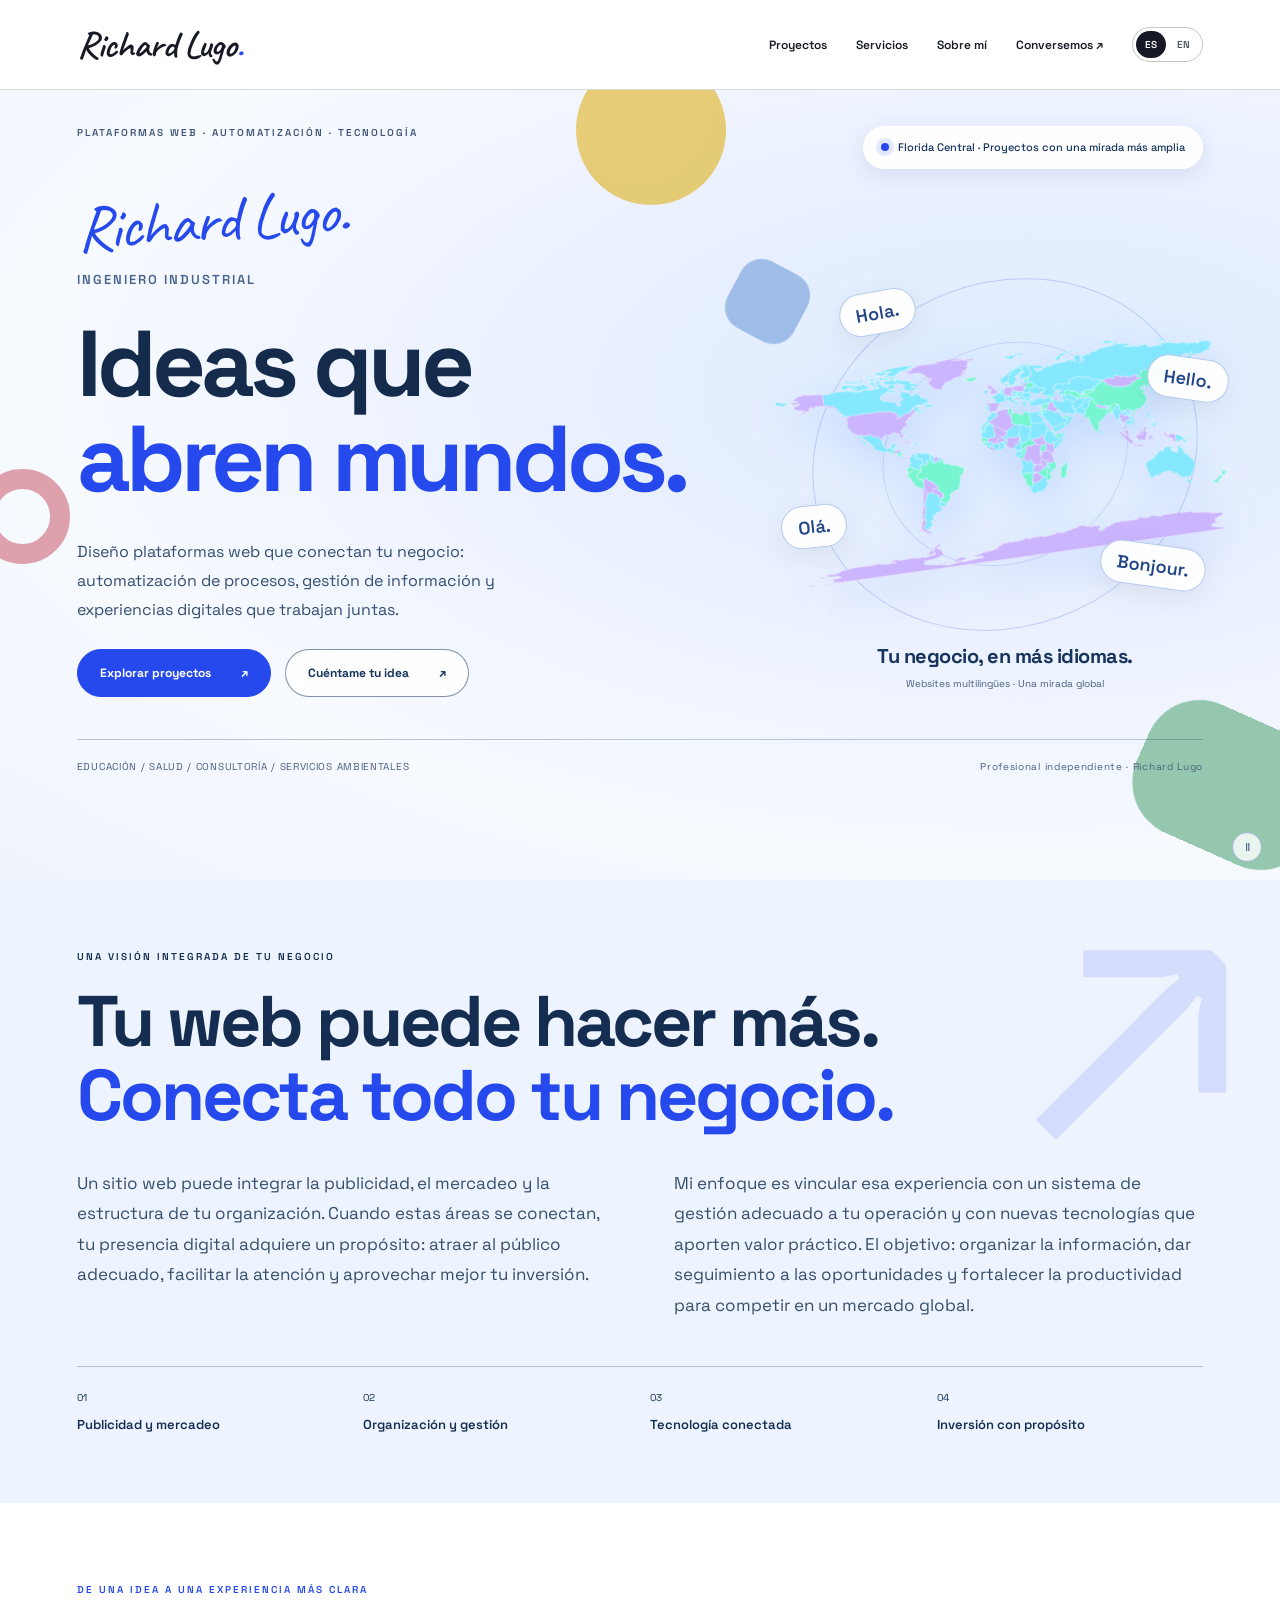
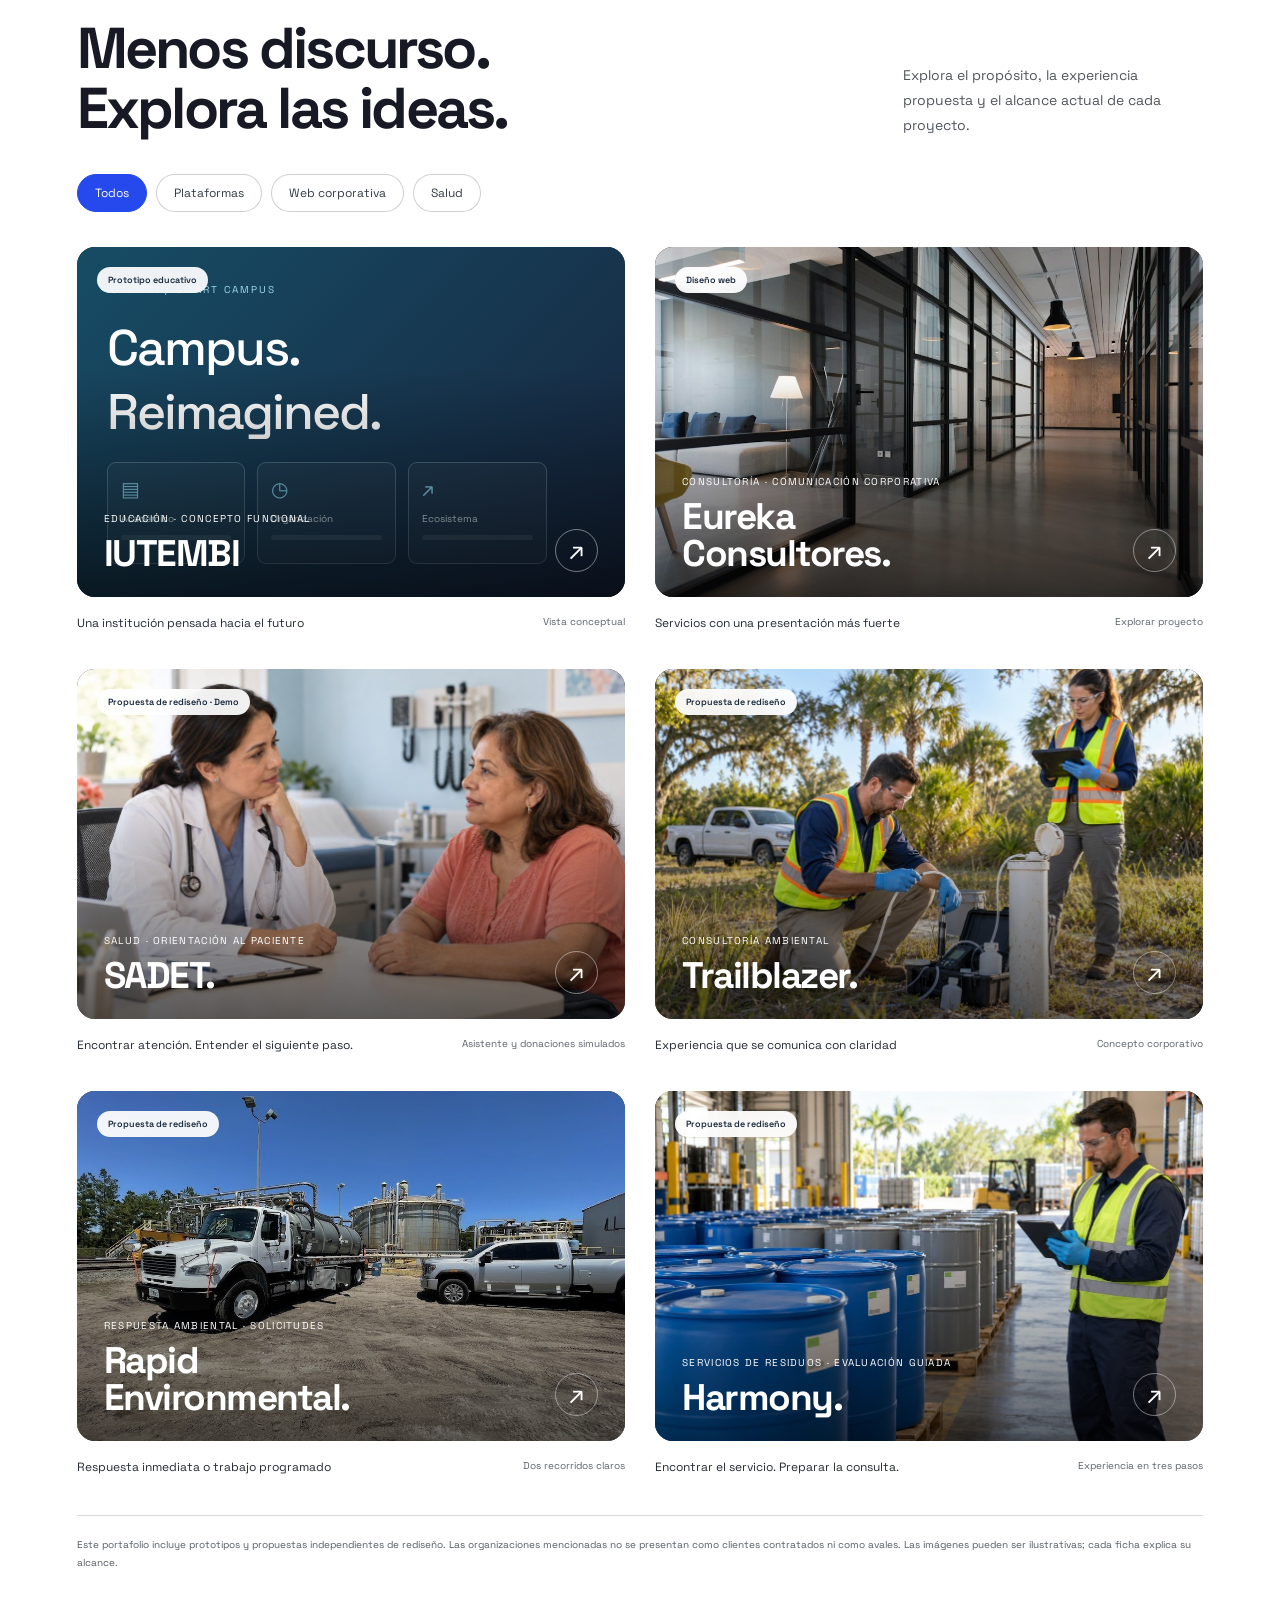
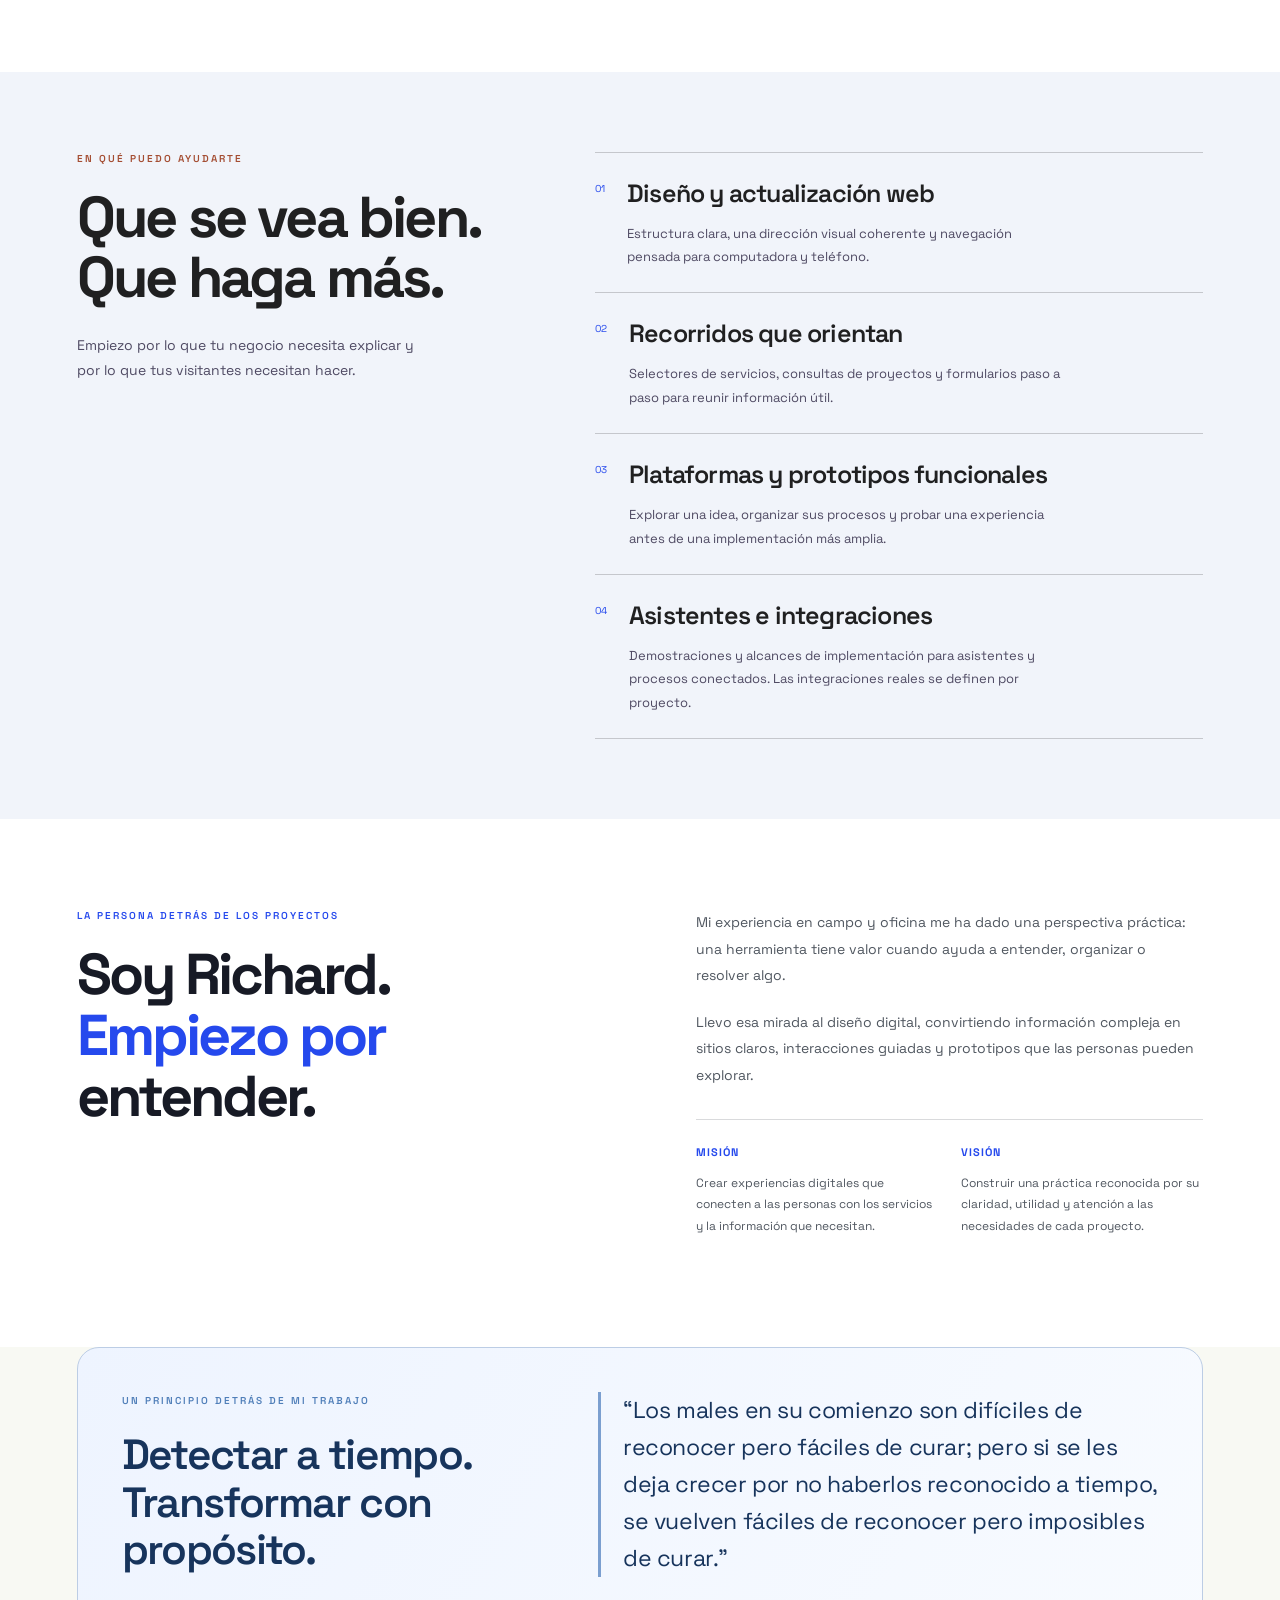
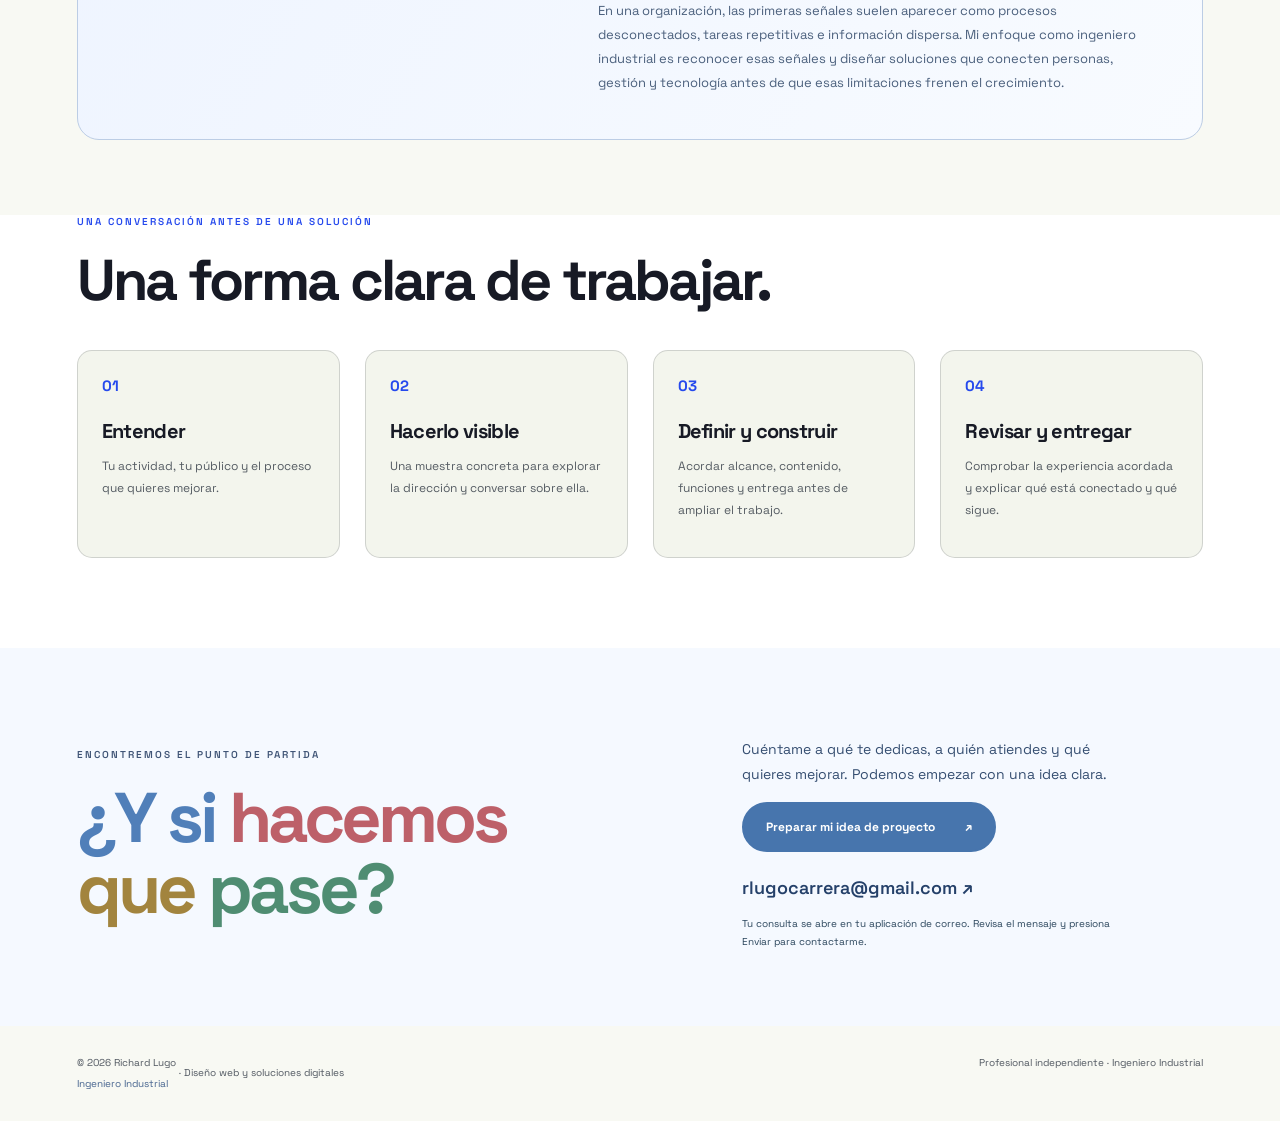
==== richard-lugo/index.html @ 8a1e15f5 "Publish Richard Lugo portfolio with bilingual email contact" ====
<!DOCTYPE html><html lang="es"><head><meta charset="utf-8"><meta name="viewport" content="width=device-width,initial-scale=1"><meta name="robots" content="noindex,nofollow"><meta name="theme-color" content="#d9ff43"><title>Richard Lugo — Diseño web y soluciones digitales</title><meta name="description" content="Portafolio de Richard Lugo. Diseño web, prototipos y soluciones digitales para conectar personas, servicios y procesos."><link rel="preconnect" href="https://fonts.googleapis.com"><link rel="preconnect" href="https://fonts.gstatic.com" crossorigin><link href="https://fonts.googleapis.com/css2?family=Caveat:wght@500;600&family=Space+Grotesk:wght@400;500;600;700&display=swap" rel="stylesheet"><style>
:root{--dark:#131315;--paper:#f4f1e9;--orange:#ff764f;--muted:#a5a5aa;--line:#ffffff24}*{box-sizing:border-box}html{scroll-behavior:smooth;scroll-padding-top:95px}body{margin:0;background:var(--dark);color:var(--paper);font-family:Arial,Helvetica,sans-serif}a{color:inherit;text-decoration:none}button,input,select,textarea{font:inherit}button{cursor:pointer}button,a{touch-action:manipulation}.private{padding:8px 6%;background:#242023;color:#c9b5aa;font-size:9px;text-align:center;letter-spacing:1px}header{height:90px;padding:17px 6%;display:flex;align-items:center;justify-content:space-between;border-bottom:1px solid var(--line);background:#131315f2;position:sticky;top:0;backdrop-filter:blur(12px);z-index:20}.wordmark{font-size:20px;font-weight:600;letter-spacing:-.8px}.wordmark span{color:var(--orange)}nav{display:flex;align-items:center;gap:29px;font-size:12px}.language{display:flex;border:1px solid #ffffff30;padding:3px;border-radius:25px;gap:2px}.language button{background:none;border:0;color:#a5a5aa;border-radius:20px;font-size:10px;padding:7px 9px}.language button.active{background:var(--paper);color:var(--dark)}.menu{display:none;background:none;border:0;color:white;font-size:24px}.btn{border:1px solid var(--paper);background:var(--paper);color:var(--dark);padding:15px 22px;display:inline-flex;align-items:center;justify-content:space-between;gap:30px;font-size:12px;font-weight:600;border-radius:50px;transition:.2s}.btn:hover{background:var(--orange);border-color:var(--orange);transform:translateY(-2px)}.btn.outline{background:transparent;color:var(--paper);border-color:#ffffff55}.btn.outline:hover{border-color:var(--orange);color:var(--orange)}.hero{padding:65px 6% 70px;position:relative}.hero-top{display:flex;justify-content:space-between;gap:30px;margin-bottom:45px}.eyebrow{text-transform:uppercase;font-size:10px;font-weight:600;letter-spacing:2px;display:block;margin-bottom:22px}.hero-top .eyebrow{margin:0;color:#ccc6bf}.availability{font-size:10px;color:#bbb;display:flex;align-items:center;gap:9px}.dot{width:6px;height:6px;border-radius:50%;background:var(--orange);box-shadow:0 0 0 5px #ff764f12}.hero h1{font-size:clamp(64px,8.6vw,134px);font-weight:500;letter-spacing:-7px;line-height:.97;margin:0;max-width:1180px}.hero h1 em{font-family:Georgia,serif;color:var(--orange);font-weight:400}.hero-bottom{display:grid;grid-template-columns:1fr 1fr;gap:12%;align-items:end;margin-top:45px}.hero-bottom>p{font-size:16px;line-height:1.8;color:#b8b6ba;max-width:460px;margin:0}.hero-cta{display:flex;gap:12px;flex-wrap:wrap;justify-content:flex-end}.hero-foot{margin-top:60px;padding-top:20px;border-top:1px solid var(--line);display:flex;justify-content:space-between;gap:25px;font-size:10px;color:#99999e;letter-spacing:.7px}.work{padding:60px 6% 90px}.heading{display:flex;justify-content:space-between;align-items:end;gap:30px;margin-bottom:30px}.heading h2{font-size:clamp(37px,4.5vw,64px);font-weight:500;letter-spacing:-2.8px;line-height:1.05;margin:0}.heading p{font-size:13px;line-height:1.8;color:var(--muted);max-width:300px;margin:0}.filters{display:flex;flex-wrap:wrap;gap:9px;margin:35px 0}.filters button{border:1px solid #ffffff30;background:transparent;color:#c6c4c9;font-size:11px;padding:10px 17px;border-radius:25px}.filters button.active{background:var(--orange);border-color:var(--orange);color:#161616}.projects{display:grid;grid-template-columns:1fr 1fr;gap:45px 28px}.project{min-width:0}.project[hidden]{display:none}.project-image{height:350px;border-radius:10px;overflow:hidden;position:relative;background:#242427;display:block;width:100%;border:0;text-align:left;color:white;padding:0}.project-image img{width:100%;height:100%;object-fit:cover;transition:transform .5s;filter:brightness(.85)}.project-image:hover img{transform:scale(1.04)}.project-image:after{content:'';position:absolute;inset:0;background:linear-gradient(0deg,#0009,transparent 65%)}.project-tag{position:absolute;top:20px;left:20px;z-index:1;padding:7px 11px;background:#131315bc;backdrop-filter:blur(8px);border:1px solid #ffffff35;border-radius:20px;font-size:9px}.project-caption{position:absolute;bottom:25px;left:27px;right:27px;z-index:1;display:flex;align-items:end;justify-content:space-between}.project-caption strong{font-size:37px;line-height:1;letter-spacing:-1.5px;font-weight:500}.project-caption small{display:block;font-size:10px;margin-bottom:10px;letter-spacing:1.3px;text-transform:uppercase}.project-arrow{font-size:25px;border:1px solid #ffffff70;border-radius:50%;width:43px;height:43px;display:grid;place-items:center;flex:none}.project-meta{display:flex;justify-content:space-between;gap:20px;padding-top:18px;font-size:12px;color:#c5c2c8}.project-meta small{color:#96939b;font-size:10px}.campus-art{position:absolute;inset:0;background:linear-gradient(135deg,#174c65,#17253e);padding:30px}.campus-label{font-size:10px;letter-spacing:2px;color:#9cd8e8}.campus-title{font-size:50px;font-weight:500;letter-spacing:-2px;margin:18px 0}.campus-modules{display:grid;grid-template-columns:repeat(3,1fr);gap:12px;max-width:440px}.campus-module{border:1px solid #bfe7ee45;background:#ffffff0a;padding:13px;border-radius:9px;font-size:10px;color:#cee6ea}.campus-module span{display:block;font-size:20px;margin-bottom:10px;color:#83d3ed}.campus-line{height:5px;background:#bfe7ee20;margin:10px 0;border-radius:5px}.work-note{font-size:10px;color:#8f8b94;line-height:1.8;border-top:1px solid var(--line);margin-top:40px;padding-top:20px}.services{background:var(--paper);color:#202021;padding:80px 6%;display:grid;grid-template-columns:.8fr 1.2fr;gap:10%}.services h2{font-size:clamp(38px,4.5vw,63px);line-height:1.05;letter-spacing:-2.8px;font-weight:500;margin:0}.services>div>p{font-size:14px;line-height:1.8;color:#6e6b6a;max-width:340px;margin-top:25px}.service-row{padding:24px 0;border-top:1px solid #20202135;display:flex;gap:22px}.service-row:last-child{border-bottom:1px solid #20202135}.service-num{font-size:10px;color:#a44d32;padding-top:5px}.service-row h3{font-size:25px;letter-spacing:-.8px;font-weight:500;margin:0 0 13px}.service-row p{font-size:13px;line-height:1.8;color:#6e6b6a;margin:0;max-width:440px}.about{padding:90px 6%;display:grid;grid-template-columns:1fr 1fr;gap:10%}.about h2{font-size:clamp(38px,4.5vw,64px);font-weight:500;line-height:1.06;letter-spacing:-3px;margin:0}.about h2 em{font-family:Georgia,serif;font-weight:400;color:var(--orange)}.about p{font-size:14px;line-height:1.9;color:#aaa7af;margin:0 0 20px}.purpose{display:grid;grid-template-columns:1fr 1fr;gap:22px;margin-top:30px;border-top:1px solid var(--line);padding-top:25px}.purpose h3{font-size:11px;color:var(--orange);font-weight:500;text-transform:uppercase;letter-spacing:1px;margin:0 0 14px}.purpose p{font-size:12px;line-height:1.8}.method{padding:0 6% 90px}.method-grid{display:grid;grid-template-columns:repeat(4,1fr);gap:25px;margin-top:40px}.method-item{border-top:1px solid var(--line);padding-top:22px}.method-item span{font-size:10px;color:var(--orange)}.method-item h3{font-size:20px;font-weight:500;letter-spacing:-.7px;margin:22px 0 12px}.method-item p{font-size:12px;line-height:1.8;color:#a4a0a8}.contact{background:var(--orange);color:#171717;padding:75px 6%;display:grid;grid-template-columns:1.2fr 1fr;gap:10%;align-items:center}.contact h2{font-size:clamp(48px,5.5vw,80px);line-height:1.02;letter-spacing:-4px;font-weight:500;margin:0}.contact p{font-size:14px;line-height:1.8;max-width:390px}.contact .btn{background:#171717;color:white;border-color:#171717}.contact .btn:hover{background:#333}.contact small{font-size:10px;display:block;line-height:1.8;margin-top:16px;max-width:390px;color:#643622}footer{padding:28px 6%;display:flex;justify-content:space-between;gap:20px;font-size:10px;color:#96909c;line-height:1.8}.project-modal,.brief-modal{padding:32px;background:#202024;color:var(--paper);border:1px solid #ffffff20;border-radius:15px;width:calc(100% - 24px);max-width:780px;max-height:calc(100dvh - 35px);overflow-y:auto}.project-modal::backdrop,.brief-modal::backdrop{background:#08080be0;backdrop-filter:blur(7px)}.close{float:right;background:none;border:0;color:white;font-size:28px}.modal-tag{font-size:9px;color:var(--orange);text-transform:uppercase;letter-spacing:1.5px}.project-modal h2,.brief-modal h2{font-size:40px;font-weight:500;letter-spacing:-1.5px;line-height:1.1;margin:20px 0}.project-modal p,.brief-modal p{font-size:13px;line-height:1.85;color:#b9b3bf}.case-grid{display:grid;grid-template-columns:1fr 1fr;gap:25px;margin:25px 0}.case-grid h3{font-size:11px;color:var(--orange);text-transform:uppercase;font-weight:500;letter-spacing:1px}.case-grid p{margin:0}.case-limit{font-size:11px!important;background:#ffffff05;border:1px solid #ffffff15;padding:15px;border-radius:7px}.project-modal .btn{margin-top:12px}.brief-fields{display:grid;grid-template-columns:1fr 1fr;gap:16px;margin-top:25px}.brief-fields label{font-size:11px;color:#cec6d2}.brief-fields input,.brief-fields textarea,.brief-fields select{display:block;width:100%;margin-top:8px;border:1px solid #ffffff35;border-radius:5px;background:#ffffff06;color:white;padding:12px;font-size:13px}.brief-fields select option{background:#202024}.brief-fields textarea{min-height:100px;resize:vertical}.brief-fields .full{grid-column:1/-1}.brief-modal .btn{margin-top:23px}.brief-status{font-size:11px!important;color:#ffab8e!important;white-space:pre-wrap}.brief-preview{background:#ffffff05;border:1px solid #ffffff20;padding:15px;margin-top:20px;white-space:pre-wrap;font-size:12px;line-height:1.8;overflow-wrap:anywhere}.brief-preview:empty{display:none}.brief-note{font-size:10px!important}:focus-visible{outline:3px solid var(--orange);outline-offset:4px}@media(min-width:1700px){body{max-width:1920px;margin:auto}}@media(max-width:900px){nav{gap:18px}.hero h1{font-size:86px;letter-spacing:-5px}.hero-bottom{gap:5%}.project-image{height:300px}.project-caption strong{font-size:30px}.services{gap:7%}.method-grid{grid-template-columns:1fr 1fr;gap:30px}.about{gap:7%}.purpose{grid-template-columns:1fr;gap:10px}.contact h2{font-size:61px}}@media(max-width:650px){header{height:80px}.wordmark{font-size:18px}.menu{display:block}nav{display:none;position:absolute;top:80px;left:0;right:0;padding:26px 6%;background:#202024;flex-direction:column;align-items:stretch;border-bottom:1px solid var(--line);gap:25px}nav.open{display:flex}.language{align-self:start}.hero{padding:40px 6% 45px}.hero-top{flex-direction:column;gap:16px;margin-bottom:35px}.hero h1{font-size:62px;letter-spacing:-3.5px}.hero-bottom{grid-template-columns:1fr;gap:25px;margin-top:30px}.hero-bottom>p{font-size:14px}.hero-cta{justify-content:start}.hero-foot{flex-direction:column;gap:12px;margin-top:40px}.work{padding:35px 6% 60px}.heading{flex-direction:column;align-items:start;gap:18px}.heading h2{font-size:43px}.projects{grid-template-columns:1fr;gap:30px}.project-image{height:310px}.project-caption strong{font-size:34px}.project-meta{font-size:11px}.project-meta small{font-size:9px;text-align:right}.campus-art{padding:25px}.campus-title{font-size:41px}.campus-modules{gap:7px}.campus-module{padding:10px;font-size:9px}.services,.about,.contact{grid-template-columns:1fr;gap:35px;padding:60px 6%}.services h2,.about h2{font-size:45px}.purpose{grid-template-columns:1fr 1fr;gap:18px}.method{padding:0 6% 60px}.method-grid{gap:25px 20px}.method-item h3{font-size:18px}.contact h2{font-size:57px;letter-spacing:-3px}.contact p{font-size:13px}footer{flex-direction:column;gap:10px}.case-grid,.brief-fields{grid-template-columns:1fr}.brief-fields .full{grid-column:auto}.project-modal,.brief-modal{padding:25px}.project-modal h2,.brief-modal h2{font-size:34px}.filters{gap:7px}.filters button{padding:10px 13px;font-size:10px}.private{font-size:8px}.availability{font-size:9px}}@media(prefers-reduced-motion:reduce){html{scroll-behavior:auto}*{transition:none!important}}

.wordmark{font-family:'Caveat','Segoe Script',cursive;font-size:38px;font-weight:600;letter-spacing:-1px}.hero-signature{font-family:'Caveat','Segoe Script',cursive;color:var(--orange);font-size:clamp(60px,8vw,110px);line-height:1;margin:0 0 24px;letter-spacing:-2px}.hero h1{font-size:clamp(58px,7.5vw,114px);letter-spacing:-5px}.hero{background:radial-gradient(ellipse at 90% 10%,#ff764f18,transparent 60%)}.integration{background:var(--orange);color:#171717;padding:85px 6%;position:relative;overflow:hidden}.integration:after{content:'↗';position:absolute;right:2%;top:-65px;font-size:380px;line-height:1;opacity:.07;pointer-events:none}.integration .eyebrow{position:relative;z-index:1}.integration h2{font-size:clamp(42px,5.6vw,80px);line-height:1.03;letter-spacing:-3px;font-weight:500;max-width:1000px;margin:0 0 35px;position:relative;z-index:1}.integration h2 em{font-family:Georgia,serif;font-weight:400}.integration-copy{display:grid;grid-template-columns:1fr 1fr;gap:6%;position:relative;z-index:1}.integration-copy p{font-size:17px;line-height:1.8;margin:0}.integration-pillars{display:grid;grid-template-columns:repeat(4,1fr);border-top:1px solid #17171740;margin-top:45px;padding-top:24px;gap:20px}.integration-pillars span{font-size:13px;font-weight:600}.integration-pillars b{display:block;font-size:10px;font-weight:400;margin-bottom:12px}.services{background:#eee9df}.contact .btn{background:#171717;color:var(--paper);border-color:#171717}.contact .btn:hover{background:#333;color:white}.contact{border-top:1px solid #17171730}@media(max-width:700px){.wordmark{font-size:32px}.hero-signature{font-size:65px;margin-bottom:22px}.hero h1{font-size:54px;letter-spacing:-3px}.integration{padding:60px 6%}.integration h2{font-size:43px;letter-spacing:-2px}.integration-copy{grid-template-columns:1fr;gap:20px}.integration-copy p{font-size:15px}.integration-pillars{grid-template-columns:1fr 1fr;gap:25px}.integration:after{font-size:240px;top:-20px}}

/* Bright, energetic studio direction */
:root{--orange:#2549ed;--muted:#52565d;--line:#171a2529;--paper:#f8f9f3;--ink:#171a25;--lime:#d9ff43;--coral:#ff805e}body{background:var(--paper);color:var(--ink);font-family:'Space Grotesk',Arial,sans-serif}.private{background:var(--ink);color:#e3e8d9}header{background:#f8f9f3f2;border-color:var(--line)}.wordmark{color:var(--ink)}.wordmark span{color:#2549ed}nav{font-weight:600}.language{border-color:#171a2540}.language button{color:#52565d}.language button.active{background:var(--ink);color:white}.menu{color:var(--ink)}.hero{background:var(--lime);padding-top:38px;overflow:hidden}.hero-top{margin-bottom:28px}.hero-top .eyebrow,.availability{color:#303827}.dot{background:#2549ed;box-shadow:0 0 0 5px #2549ed12}.hero-signature{font-size:clamp(48px,5vw,74px);color:#2549ed;transform:rotate(-4deg);transform-origin:left center;margin:0 0 30px}.hero h1{font-size:clamp(62px,7.7vw,117px);font-weight:700;letter-spacing:-6px;max-width:1100px;line-height:.98;position:relative;z-index:1}.hero h1 em{font-family:inherit;font-style:normal;font-weight:700;color:#2549ed}.hero-question{display:inline-block;font-size:clamp(24px,3.2vw,46px);letter-spacing:-1.8px;margin-top:22px;line-height:1.15}.hero-bottom>p{color:#333a29;font-size:16px}.hero-foot{color:#41472f;border-color:#171a2535}.hero-sticker{position:absolute;right:6%;top:150px;background:var(--coral);border:2px solid var(--ink);color:var(--ink);font-size:22px;line-height:1.05;font-weight:700;padding:25px;border-radius:50%;transform:rotate(12deg);box-shadow:5px 6px 0 var(--ink)}.btn{background:#2549ed;border:2px solid #2549ed;color:white;border-radius:12px;font-weight:700;box-shadow:3px 3px 0 #171a25}.btn:hover{background:#1735c5;border-color:#1735c5;color:white;transform:translate(-1px,-2px);box-shadow:5px 5px 0 #171a25}.btn.outline{color:var(--ink);border:2px solid var(--ink);background:transparent}.btn.outline:hover{background:white;color:var(--ink);border-color:var(--ink)}.integration{background:#2549ed;color:white;padding:70px 6%}.integration h2{font-weight:700;letter-spacing:-3px}.integration h2 em{font-family:inherit;font-style:normal;font-weight:700;color:var(--lime)}.integration-copy p{color:#f1f3ff}.integration-pillars{border-color:#ffffff55}.integration:after{opacity:.12}.work{background:#f8f9f3;padding-top:80px}.heading h2,.services h2,.about h2,.contact h2{font-weight:700}.heading p{font-size:14px}.filters button{color:#333a44;border:1px solid #171a2535;font-size:12px;background:white}.filters button.active{background:#2549ed;border-color:#2549ed;color:white}.projects{gap:38px 30px}.project-image{border:2px solid #171a25;border-radius:18px;box-shadow:5px 5px 0 #171a25}.project-image img{filter:brightness(1)}.project:nth-child(even){padding-top:38px}.project[hidden]{display:none}.project-tag{background:var(--lime);color:#171a25;border:1px solid #171a25;font-weight:600}.project-caption strong{font-weight:700}.project-meta{color:#252a33}.project-meta small{color:#5b626a}.work-note{color:#555c63}.services{background:#e9e6ff}.service-row h3{font-weight:600}.service-row p,.services>div>p{color:#4f4a63}.service-num{color:#2549ed}.about{background:#fff}.about h2 em{font-family:inherit;font-style:normal;font-weight:700;color:#2549ed}.about p{color:#505760}.purpose h3{font-weight:700}.method{background:#fff}.method-item{background:#f3f5ed;border:1px solid #171a2529;border-radius:15px;padding:24px}.method-item span{font-size:15px;font-weight:700}.method-item h3{font-weight:700}.method-item p{color:#555c63}.contact{background:var(--coral);border:0}.contact .btn{background:#171a25;color:white}.contact small{color:#533022}footer{color:#505760}.project-modal,.brief-modal{background:#f8f9f3;color:var(--ink);border:2px solid #171a25}.close{color:var(--ink)}.project-modal p,.brief-modal p{color:#505760}.case-limit,.brief-preview{background:#e9e6ff;border-color:#171a2530}.brief-fields label{color:#303640}.brief-fields input,.brief-fields textarea,.brief-fields select{background:white;color:#171a25;border-color:#171a2550}.brief-fields select option{background:white}.brief-status{color:#2549ed!important}:focus-visible{outline-color:#2549ed}
@media(max-width:1000px){.hero-sticker{top:135px;right:5%;font-size:16px;padding:19px}.hero h1{font-size:8vw;letter-spacing:-4px}}@media(max-width:650px){nav{background:#f8f9f3}.hero{padding-top:30px}.hero-top{gap:12px;margin-bottom:25px}.hero-signature{font-size:53px;margin-bottom:25px}.hero h1{font-size:clamp(42px,10vw,64px);letter-spacing:-2.5px}.hero-question{font-size:26px;letter-spacing:-1px;max-width:90%;margin-top:20px}.hero-sticker{top:99px;right:7%;font-size:13px;padding:15px}.hero-bottom>p{font-size:14px}.hero-cta{gap:14px}.btn{padding:14px 17px;gap:18px}.integration{padding:55px 6%}.integration h2{font-size:40px;letter-spacing:-1.8px}.integration-copy p{font-size:15px}.project:nth-child(even){padding-top:0}.work{padding-top:55px}.heading h2{font-size:41px}.project-meta{padding-top:20px}.method-item{padding:18px}.contact h2{font-size:57px}.availability{font-size:10px}}

/* Immersive image-led opening */
header{background:#fffffff5}.motion-hero{isolation:isolate;background:#234b64;color:white;min-height:760px;padding-top:36px}.hero-scenes{position:absolute;inset:0;z-index:-3;background:#234b64}.hero-scenes:after{content:'';position:absolute;inset:0;background:linear-gradient(90deg,#0a2134d9 0%,#0a2134a6 47%,#0a213442 100%),linear-gradient(0deg,#061a2edb,transparent 65%)}.scene{position:absolute;inset:0;width:100%;height:100%;object-fit:cover;opacity:0;transform:scale(1.045);transition:opacity 1.6s ease,transform 7s linear}.scene.active{opacity:1;transform:scale(1)}.hero-top .eyebrow,.availability{color:#edf8ff}.hero-signature{color:#c1e9ff;margin-bottom:22px}.hero h1{font-size:clamp(62px,7.3vw,112px);max-width:65%;line-height:1.02;letter-spacing:-5px}.hero h1 em{color:#c1e9ff}.hero-bottom{margin-top:32px;position:relative;z-index:2;grid-template-columns:1fr 1fr}.hero-bottom>p{color:#edf5fa;max-width:470px;font-size:16px}.hero .btn{background:white;color:#17283c;border:1px solid white;box-shadow:none;border-radius:40px}.hero .btn:hover{background:#c1e9ff;border-color:#c1e9ff;transform:translateY(-2px)}.hero .btn.outline{background:#ffffff0c;color:white;border-color:#ffffff8c;backdrop-filter:blur(8px)}.hero .btn.outline:hover{background:#ffffff25;color:white}.hero-foot{color:#e7edf3;border-color:#ffffff45;margin-top:22px}.global-visual{position:absolute;right:4%;top:170px;width:35%;aspect-ratio:1.15;max-width:470px;display:flex;align-items:center;justify-content:center}.global-visual>img{width:98%;filter:drop-shadow(0 12px 30px #0003);position:relative;z-index:1;transform:rotate(-8deg)}.global-orbit{position:absolute;width:88%;height:88%;border:1px solid #ffffff65;border-radius:50%;transform:rotate(-25deg)}.global-orbit:after{content:'';position:absolute;inset:18%;border:1px solid #ffffff35;border-radius:50%}.greeting{position:absolute;z-index:2;border:1px solid #ffffff70;background:#ffffffed;color:#174166;padding:9px 16px;border-radius:30px;font-size:18px;font-weight:600;box-shadow:0 8px 30px #0001}.greeting-one{top:8%;left:13%;transform:rotate(-10deg)}.greeting-two{top:25%;right:0;transform:rotate(8deg)}.greeting-three{bottom:26%;left:0;transform:rotate(-6deg)}.greeting-four{bottom:16%;right:5%;transform:rotate(8deg)}.global-caption{position:absolute;bottom:-31px;text-align:center;left:0;right:0}.global-caption strong{display:block;font-size:20px;letter-spacing:-.5px}.global-caption>span{display:block;font-size:10px;margin-top:8px;color:#dcecf5}.scene-controls{display:flex;gap:20px;align-items:center;margin-top:42px;position:relative;z-index:3}.scene-controls>div{display:flex;gap:8px}.scene-dot{width:8px;height:8px;border:1px solid white;background:transparent;border-radius:50%;padding:0}.scene-dot.active{background:white}.scene-controls>button{border:1px solid #ffffff70;border-radius:20px;background:#ffffff10;color:white;padding:8px 12px;font-size:10px}.scene-context{font-size:10px;color:#dce5ef}.integration{background:#edf4ff;color:#142d50}.integration h2 em{color:#2549ed}.integration-copy p{color:#384e6b}.integration-pillars{border-color:#142d5040}.integration:after{color:#2549ed}.services{background:#f1f4fa}.contact{background:#c1e9ff}.contact small{color:#29445b}.project-image{box-shadow:none;border:0}.project:nth-child(even){padding-top:0}.btn{box-shadow:none;border-radius:30px}.btn:hover{box-shadow:none}.project-tag{background:#ffffffed;color:#17283c;border:0}.work{background:white}.hero .dot{background:#b9e4ff}.hero :focus-visible{outline-color:#b9e4ff}
@media(max-width:1000px){.motion-hero{min-height:710px}.global-visual{top:185px;width:34%;right:3%}.hero h1{font-size:8vw;letter-spacing:-3px}.hero-bottom{grid-template-columns:1fr;gap:25px;max-width:58%}.hero-cta{justify-content:start}.global-caption strong{font-size:17px}.greeting{font-size:14px;padding:7px 12px}}
@media(max-width:650px){.motion-hero{padding-top:28px;min-height:0}.hero-scenes:after{background:linear-gradient(0deg,#092238eb,#09223899)}.hero-top{gap:12px}.hero-signature{font-size:48px;margin-bottom:22px}.hero h1{max-width:100%;font-size:clamp(50px,12vw,74px);letter-spacing:-3px}.global-visual{position:relative;top:auto;right:auto;width:85%;max-width:340px;margin:20px auto 55px;aspect-ratio:1.5}.global-visual>img{width:95%}.global-orbit{width:70%;height:100%}.greeting-one{top:0}.greeting-two{top:20%}.greeting-three{bottom:15%}.greeting-four{bottom:8%}.global-caption{bottom:-34px}.global-caption strong{font-size:18px}.hero-bottom{max-width:none;gap:24px;margin-top:22px}.hero-bottom>p{font-size:14px}.hero .btn{font-size:11px}.scene-controls{margin-top:30px;gap:15px;flex-wrap:wrap}.scene-context{font-size:9px}.hero-foot{margin-top:22px}.integration h2{font-size:39px}}
@media(prefers-reduced-motion:reduce){.scene{transition:none;transform:none}.scene.active{transform:none}}

.motion-hero{background:#eaf1ff;color:#152b4c}.hero-scenes{background:#eaf1ff}.hero-scenes:after{background:linear-gradient(90deg,#f7faffef 0%,#f7faffce 36%,#edf4ff40 74%),linear-gradient(0deg,#f5f8fff0,transparent 55%)}.hero-top .eyebrow,.availability{color:#405577}.hero-signature{color:#2549ed}.hero h1 em{color:#2549ed}.hero-bottom>p{color:#354e71}.hero .btn{background:#2549ed;border-color:#2549ed;color:white}.hero .btn:hover{background:#1835bb;border-color:#1835bb;color:white}.hero .btn.outline{background:#ffffff66;color:#17345c;border-color:#17345c66}.hero .btn.outline:hover{background:white;color:#17345c}.hero-foot{color:#496080;border-color:#17345c40}.global-visual>img{filter:drop-shadow(0 10px 20px #4d6fd433) saturate(1.4)}.global-orbit{border-color:#2549ed40}.global-orbit:after{border-color:#2549ed25}.global-caption strong{color:#17345c}.global-caption>span{color:#496080}.greeting{border-color:#b6c9ee;color:#214586;background:#fffffff0}.scene-dot{border-color:#2549ed}.scene-dot.active{background:#2549ed}.scene-controls>button{background:#ffffff80;color:#25416a;border-color:#25416a50}.scene-context{color:#496080}.hero .dot{background:#2549ed}.hero :focus-visible{outline-color:#2549ed}@media(max-width:650px){.hero-scenes:after{background:linear-gradient(90deg,#f7faffdc,#edf4ff99)}.hero-bottom>p{color:#354e71}}

/* Keep actions in the text column; reserve the illustration column. */
.motion-hero .hero-bottom{display:flex;flex-direction:column;align-items:flex-start;gap:25px;max-width:52%;margin-top:32px}.motion-hero .hero-cta{justify-content:flex-start;gap:14px}.motion-hero .global-visual{top:170px;width:35%;right:4%}.motion-hero{min-height:830px}.motion-hero .hero-scenes{background:#aabdd8}.motion-hero .scene{filter:brightness(.83) saturate(1.12)}.motion-hero .hero-scenes:after{background:linear-gradient(90deg,#f0f5fff2 0%,#e8f0ffbb 38%,#c4d3ed20 76%),linear-gradient(0deg,#dce7f3b0,transparent 62%)}.motion-hero .global-caption{bottom:-40px}.motion-hero .hero .btn{box-shadow:none}.motion-hero .btn.outline{background:#ffffffd9;border-color:#17345c88}.motion-hero .scene-controls{margin-top:36px}.motion-hero .hero-foot{margin-top:22px}
@media(min-width:651px) and (max-width:1000px){.motion-hero .hero-bottom{max-width:55%}.motion-hero .global-visual{top:180px;width:35%;right:3%}.motion-hero{min-height:810px}.motion-hero .hero-cta{flex-direction:column;align-items:flex-start}.motion-hero .global-caption strong{font-size:16px}}
@media(max-width:650px){.motion-hero{min-height:0}.motion-hero .global-visual{position:relative;top:auto;right:auto;width:85%;margin:25px auto 75px}.motion-hero .global-caption{bottom:-43px}.motion-hero .hero-bottom{max-width:100%;margin-top:0;gap:24px}.motion-hero .hero-cta{justify-content:flex-start;flex-wrap:wrap;width:100%;gap:13px}.motion-hero .hero-scenes:after{background:linear-gradient(90deg,#eef4ffd9,#cfddf095)}.motion-hero .scene-controls{margin-top:30px}}

.motion-hero .availability{background:#ffffffed;color:#17345c;padding:12px 17px;border:1px solid #ffffff;border-radius:30px;box-shadow:0 5px 20px #1c37631a;font-size:11px;font-weight:500;line-height:1.5;max-width:100%;align-self:flex-start}.motion-hero .availability .dot{width:8px;height:8px;flex:0 0 8px;background:var(--signal-color,#2549ed);box-shadow:0 0 0 5px var(--signal-halo,#2549ed1f);transition:background-color 1s ease,box-shadow 1s ease}.motion-hero{--signal-color:#2549ed;--signal-halo:#2549ed1f}.motion-hero[data-current-scene="1"]{--signal-color:#087f68;--signal-halo:#087f681f}.motion-hero[data-current-scene="2"]{--signal-color:#8746cb;--signal-halo:#8746cb1f}@media(max-width:650px){.motion-hero .availability{font-size:10px;padding:10px 14px;gap:10px}}

.contact{background:#f5f9ff}.color-title .g-blue{color:#1967d2}.color-title .g-red{color:#c5221f}.color-title .g-yellow{color:#8a6300}.color-title .g-green{color:#137333}.contact .eyebrow{color:#405577}.contact p{color:#354e71}.contact .btn{background:#1967d2;border-color:#1967d2}.contact .btn:hover{background:#174ea6;border-color:#174ea6}.motion-hero .availability .dot{animation:technology-colors 12s ease-in-out infinite}@keyframes technology-colors{0%,100%{background:#4285f4;box-shadow:0 0 0 5px #4285f425}25%{background:#ea4335;box-shadow:0 0 0 5px #ea433525}50%{background:#fbbc05;box-shadow:0 0 0 5px #fbbc0525}75%{background:#34a853;box-shadow:0 0 0 5px #34a85325}}@media(prefers-reduced-motion:reduce){.motion-hero .availability .dot{animation:none}}

/* Softer four-color accents for the final presentation. */
.color-title .g-blue{color:#507fb9}.color-title .g-red{color:#bd6069}.color-title .g-yellow{color:#a2843e}.color-title .g-green{color:#4f8d72}.contact .btn{background:#4775ad;border-color:#4775ad}.contact .btn:hover{background:#376498;border-color:#376498}@keyframes technology-colors{0%,100%{background:#6395d5;box-shadow:0 0 0 5px #6395d525}25%{background:#d97177;box-shadow:0 0 0 5px #d9717725}50%{background:#d5b455;box-shadow:0 0 0 5px #d5b45525}75%{background:#6aaf88;box-shadow:0 0 0 5px #6aaf8825}}

/* Quiet backdrop lets the world illustration carry the visual story. */
.motion-hero{background:radial-gradient(ellipse at 80% 38%,#dcecff 0%,#eaf0ff 33%,#f7faff 68%,#eef3fc 100%);min-height:790px}.signature-block{margin-bottom:28px}.signature-block .hero-signature{margin-bottom:10px}.profession{margin:0;font-size:13px;font-weight:600;letter-spacing:2px;text-transform:uppercase;color:#46648e}.motion-hero .global-visual>img{filter:drop-shadow(0 14px 20px #4d6fd42b) saturate(1.65)}.motion-hero .global-orbit{border-color:#2549ed35}.motion-hero .hero-foot{margin-top:42px}.footer-identity{display:inline-block;vertical-align:middle}.footer-identity small{display:block;font-size:10px;color:#46648e;margin-top:3px}@media(max-width:650px){.motion-hero{min-height:0}.signature-block{margin-bottom:25px}.profession{font-size:11px;letter-spacing:1.6px}.motion-hero .hero-foot{margin-top:30px}}

.early-insight{margin:0 6% 75px;padding:44px;border:1px solid #bccde5;border-radius:22px;background:linear-gradient(120deg,#eef4ff,#f8fbff);display:grid;grid-template-columns:.85fr 1.15fr;gap:6%;color:#17345c}.early-insight .eyebrow{color:#507fb9;font-size:10px;line-height:1.7}.early-insight h2{font-size:clamp(30px,3.3vw,48px);line-height:1.12;letter-spacing:-1.7px;margin:0;font-weight:600}.early-insight blockquote{margin:0 0 22px;padding-left:22px;border-left:3px solid #7b9fd0;font-size:clamp(18px,1.8vw,24px);line-height:1.6;letter-spacing:-.4px}.early-insight p{font-size:13px;line-height:1.85;color:#4b607d;margin:0}@media(max-width:650px){.early-insight{grid-template-columns:1fr;gap:27px;padding:27px 23px;margin-bottom:55px}.early-insight h2{font-size:34px}.early-insight blockquote{font-size:18px;padding-left:16px}}

/* Floating edge sculptures: original shapes inspired by playful experiment pages. */
.motion-hero{isolation:isolate}.floating-shapes{position:absolute;inset:0;overflow:hidden;z-index:-1;pointer-events:none;border-radius:0}.float-shape{position:absolute;display:block;will-change:transform}.shape-sun{width:220px;height:220px;left:41%;top:-160px;border-radius:50%;background:#efd16b;box-shadow:inset -15px -18px 0 #d9b95430;animation:float-sun 16s ease-in-out infinite alternate}.shape-blue{width:100px;height:100px;left:57%;top:24%;border-radius:28px;background:#a8c2ed;transform:rotate(28deg);animation:float-blue 19s ease-in-out infinite alternate}.shape-green{width:250px;height:170px;right:-110px;bottom:-65px;border-radius:55px;background:#91c9ac;transform:rotate(24deg);animation:float-green 20s ease-in-out infinite alternate}.shape-rose{width:115px;height:115px;left:-83px;top:54%;border:24px solid #e4a3ac;border-radius:50%;animation:float-rose 17s ease-in-out infinite alternate}.motion-toggle{position:absolute;bottom:18px;right:18px;border:1px solid #9eb5d4;background:#ffffffcf;color:#405c80;width:30px;height:30px;border-radius:50%;font-size:11px;display:grid;place-items:center;z-index:4}.motion-hero.motion-paused .float-shape,.motion-hero.motion-paused .availability .dot{animation-play-state:paused}.motion-hero .global-visual{z-index:1}@keyframes float-sun{from{transform:translate(-18px,-8px)}to{transform:translate(35px,38px)}}@keyframes float-blue{from{transform:translate(0,0) rotate(20deg)}to{transform:translate(24px,-35px) rotate(62deg)}}@keyframes float-green{from{transform:translate(0,15px) rotate(24deg)}to{transform:translate(-30px,-32px) rotate(4deg)}}@keyframes float-rose{from{transform:translate(-7px,5px) rotate(0deg)}to{transform:translate(25px,-35px) rotate(45deg)}}@media(max-width:1000px){.shape-blue{width:65px;height:65px;left:57%;top:14%;border-radius:20px}.shape-sun{width:170px;height:170px;top:-130px;left:45%}.shape-green{width:190px;right:-110px;bottom:-90px}}@media(max-width:650px){.shape-blue{width:46px;height:46px;left:auto;right:-18px;top:30%;border-radius:14px}.shape-sun{left:50%;width:120px;height:120px;top:-98px}.shape-green{width:150px;height:130px;right:-110px;bottom:14%}.shape-rose{width:85px;height:85px;left:-70px;top:55%;border-width:18px}.motion-toggle{bottom:10px;right:10px;width:27px;height:27px}}@media(prefers-reduced-motion:reduce){.float-shape{animation:none!important}.motion-toggle{display:none}}

/* Visible travel across the outer canvas, rather than a tiny idle float. */
.shape-sun{top:-105px;left:35%;animation:travel-sun 7s ease-in-out infinite alternate}.shape-blue{top:19%;left:56%;animation:travel-blue 6s ease-in-out infinite alternate}.shape-green{right:-75px;bottom:-65px;animation:travel-green 8s ease-in-out infinite alternate}.shape-rose{left:-65px;top:48%;animation:travel-rose 6.5s ease-in-out infinite alternate}@keyframes travel-sun{0%{transform:translate(-170px,-65px) rotate(-15deg)}100%{transform:translate(280px,65px) rotate(65deg)}}@keyframes travel-blue{0%{transform:translate(-20px,-100px) rotate(-20deg)}100%{transform:translate(115px,170px) rotate(150deg)}}@keyframes travel-green{0%{transform:translate(60px,-170px) rotate(40deg)}100%{transform:translate(-290px,65px) rotate(-25deg)}}@keyframes travel-rose{0%{transform:translate(-25px,-160px) rotate(-20deg)}100%{transform:translate(65px,170px) rotate(160deg)}}@media(max-width:1000px){.shape-sun{top:-85px}.shape-green{right:-90px}}@media(max-width:650px){.shape-sun{top:-68px;left:45%;animation-name:travel-sun-mobile}.shape-blue{top:33%;right:-15px;left:auto;animation-name:travel-blue-mobile}.shape-green{bottom:15%;right:-95px;animation-name:travel-green-mobile}.shape-rose{left:-60px;top:53%;animation-name:travel-rose-mobile}}@keyframes travel-sun-mobile{from{transform:translate(-100px,-30px)}to{transform:translate(90px,35px) rotate(80deg)}}@keyframes travel-blue-mobile{from{transform:translate(5px,-80px) rotate(0deg)}to{transform:translate(-40px,100px) rotate(160deg)}}@keyframes travel-green-mobile{from{transform:translate(35px,-95px) rotate(35deg)}to{transform:translate(-80px,90px) rotate(-35deg)}}@keyframes travel-rose-mobile{from{transform:translate(-10px,-110px)}to{transform:translate(35px,110px) rotate(160deg)}}

/* Cross-device visibility: explicit foreground decoration layer and safe paths. */
.motion-hero{position:relative;overflow:hidden;isolation:isolate}.motion-hero .floating-shapes{z-index:0;opacity:1;visibility:visible;display:block;inset:0;pointer-events:none}.motion-hero>.hero-top,.motion-hero>.signature-block,.motion-hero>h1,.motion-hero>.hero-bottom,.motion-hero>.hero-foot{position:relative;z-index:2}.motion-hero>.global-visual{z-index:2}.float-shape{opacity:.85;visibility:visible;will-change:transform;backface-visibility:hidden}.shape-sun{width:150px;height:150px;top:-35px;left:45%;background:#e5c65f;animation:visible-sun 7s ease-in-out infinite alternate}.shape-blue{width:75px;height:75px;top:22%;left:57%;right:auto;background:#91b4e4;border-radius:23px;animation:visible-blue 6s ease-in-out infinite alternate}.shape-green{width:190px;height:140px;right:-45px;bottom:25px;background:#83bea0;animation:visible-green 8s ease-in-out infinite alternate}.shape-rose{width:95px;height:95px;left:-25px;top:48%;border:20px solid #d8919e;animation:visible-rose 6.5s ease-in-out infinite alternate}@keyframes visible-sun{from{transform:translate3d(-100px,-15px,0)}to{transform:translate3d(160px,30px,0)}}@keyframes visible-blue{from{transform:translate3d(-8px,-65px,0) rotate(-10deg)}to{transform:translate3d(30px,110px,0) rotate(110deg)}}@keyframes visible-green{from{transform:translate3d(10px,-90px,0) rotate(25deg)}to{transform:translate3d(-150px,10px,0) rotate(-15deg)}}@keyframes visible-rose{from{transform:translate3d(-5px,-80px,0)}to{transform:translate3d(25px,115px,0) rotate(120deg)}}@media(max-width:1000px){.shape-blue{left:57%;top:18%;width:62px;height:62px}.shape-sun{width:120px;height:120px;top:-25px}.shape-green{width:145px;height:110px;right:-30px;bottom:20px}}@media(max-width:650px){.shape-sun{width:90px;height:90px;top:-20px;left:55%;animation:phone-sun 7s ease-in-out infinite alternate}.shape-blue{width:45px;height:45px;left:auto;right:8px;top:30%;border-radius:14px;animation:phone-blue 6s ease-in-out infinite alternate}.shape-green{width:105px;height:85px;right:-20px;bottom:125px;border-radius:28px;animation:phone-green 8s ease-in-out infinite alternate}.shape-rose{width:70px;height:70px;left:-18px;top:58%;border-width:15px;animation:phone-rose 6.5s ease-in-out infinite alternate}}@keyframes phone-sun{from{transform:translate3d(-65px,-5px,0)}to{transform:translate3d(60px,25px,0)}}@keyframes phone-blue{from{transform:translate3d(0,-50px,0) rotate(-15deg)}to{transform:translate3d(-14px,70px,0) rotate(125deg)}}@keyframes phone-green{from{transform:translate3d(0,-50px,0) rotate(20deg)}to{transform:translate3d(-45px,35px,0) rotate(-15deg)}}@keyframes phone-rose{from{transform:translate3d(0,-65px,0)}to{transform:translate3d(10px,70px,0) rotate(140deg)}}@media(prefers-reduced-motion:reduce){.motion-hero .float-shape{animation:none!important;transform:none;opacity:.85}.motion-toggle{display:none}}

.contact-email{display:block;font-size:18px;font-weight:600;margin-top:24px;overflow-wrap:anywhere;color:#25416a}.contact-email:hover{text-decoration:underline}a[hidden]{display:none!important}
</style></head><body><header><a class="wordmark" href="#home">Richard Lugo<span>.</span></a><nav id="nav"><a href="#work" data-en="Selected work">Proyectos</a><a href="#services" data-en="Services">Servicios</a><a href="#about" data-en="About me">Sobre mí</a><a href="#contact" data-en="Let's talk ↗">Conversemos ↗</a><div class="language" aria-label="Idioma / Language"><button class="active" data-lang="es" aria-pressed="true">ES</button><button data-lang="en" aria-pressed="false">EN</button></div></nav><button class="menu" id="menu" aria-label="Menú" aria-expanded="false">☰</button></header>
<main id="home"><section class="hero motion-hero"><div class="floating-shapes" aria-hidden="true"><span class="float-shape shape-sun"></span><span class="float-shape shape-blue"></span><span class="float-shape shape-green"></span><span class="float-shape shape-rose"></span></div><button class="motion-toggle" id="motionToggle" aria-pressed="false" aria-label="Pausar animación / Pause animation"><span aria-hidden="true">Ⅱ</span></button><div class="hero-top"><span class="eyebrow" data-en="Web platforms · Automation · Technology">Plataformas web · Automatización · Tecnología</span><span class="availability"><span class="dot"></span><span data-en="Central Florida · Projects with a broader perspective">Florida Central · Proyectos con una mirada más amplia</span></span></div><div class="signature-block"><p class="hero-signature">Richard Lugo<span aria-hidden="true">.</span></p><p class="profession" data-en="Industrial Engineer">Ingeniero Industrial</p></div><h1><span data-en="Ideas that">Ideas que</span><br><em data-en="open worlds.">abren mundos.</em></h1><div class="global-visual"><span class="global-orbit" aria-hidden="true"></span><img src="assets/world.svg" alt="Mapa del mundo, concepto de alcance internacional"><span class="greeting greeting-one" aria-hidden="true">Hola.</span><span class="greeting greeting-two" aria-hidden="true">Hello.</span><span class="greeting greeting-three" aria-hidden="true">Olá.</span><span class="greeting greeting-four" aria-hidden="true">Bonjour.</span><div class="global-caption"><strong data-en="Your business, in more languages.">Tu negocio, en más idiomas.</strong><span data-en="Multilingual websites · A global perspective">Websites multilingües · Una mirada global</span></div></div><div class="hero-bottom"><p data-en="I design web platforms that connect your business: process automation, information management and digital experiences that work together.">Diseño plataformas web que conectan tu negocio: automatización de procesos, gestión de información y experiencias digitales que trabajan juntas.</p><div class="hero-cta"><a class="btn" href="#work"><span data-en="Explore my work">Explorar proyectos</span><span>↗</span></a><button class="btn outline" data-brief><span data-en="Tell me your idea">Cuéntame tu idea</span><span>↗</span></button></div></div><div class="hero-foot"><span data-en="EDUCATION / HEALTHCARE / CONSULTING / ENVIRONMENTAL SERVICES">EDUCACIÓN / SALUD / CONSULTORÍA / SERVICIOS AMBIENTALES</span><span data-en="Independent professional · Richard Lugo">Profesional independiente · Richard Lugo</span></div></section>
<section class="integration" id="approach"><span class="eyebrow" data-en="A connected vision for your business">Una visión integrada de tu negocio</span><h2><span data-en="Your website can do more.">Tu web puede hacer más.</span><br><em data-en="Connect your whole business.">Conecta todo tu negocio.</em></h2><div class="integration-copy"><p data-en="A website can bring together advertising, marketing and the way your organization works. When these areas connect, your digital presence gains purpose: attracting the right audience, making service easier and making better use of your investment.">Un sitio web puede integrar la publicidad, el mercadeo y la estructura de tu organización. Cuando estas áreas se conectan, tu presencia digital adquiere un propósito: atraer al público adecuado, facilitar la atención y aprovechar mejor tu inversión.</p><p data-en="My approach is to connect that experience with a management system suited to your operation and new technologies that deliver practical value. The goal: organize information, follow up on opportunities and strengthen productivity to compete in a global market.">Mi enfoque es vincular esa experiencia con un sistema de gestión adecuado a tu operación y con nuevas tecnologías que aporten valor práctico. El objetivo: organizar la información, dar seguimiento a las oportunidades y fortalecer la productividad para competir en un mercado global.</p></div><div class="integration-pillars"><span><b>01</b><span data-en="Advertising & marketing">Publicidad y mercadeo</span></span><span><b>02</b><span data-en="Organization & management">Organización y gestión</span></span><span><b>03</b><span data-en="Connected technology">Tecnología conectada</span></span><span><b>04</b><span data-en="Investment with purpose">Inversión con propósito</span></span></div></section>
<section class="work" id="work"><div class="heading"><div><span class="eyebrow" style="color:var(--orange)" data-en="From an idea to a clearer experience">De una idea a una experiencia más clara</span><h2 data-en="Less talk.<br>Explore the ideas.">Menos discurso.<br>Explora las ideas.</h2></div><p data-en="Explore the purpose, proposed experience and current scope of each project.">Explora el propósito, la experiencia propuesta y el alcance actual de cada proyecto.</p></div><div class="filters" role="group" aria-label="Filtrar proyectos"><button class="active" data-filter="all" aria-pressed="true" data-en="All projects">Todos</button><button data-filter="platform" aria-pressed="false" data-en="Platforms">Plataformas</button><button data-filter="corporate" aria-pressed="false" data-en="Corporate websites">Web corporativa</button><button data-filter="health" aria-pressed="false" data-en="Healthcare">Salud</button></div><div class="projects">
<article class="project" data-category="platform"><button class="project-image" data-case="iutembi" aria-label="Ver proyecto IUTEMBI Smart Campus"><div class="campus-art"><span class="campus-label">IUTEMBI / SMART CAMPUS</span><div class="campus-title">Campus.<br>Reimagined.</div><div class="campus-modules"><div class="campus-module"><span>▤</span>Académico<div class="campus-line"></div></div><div class="campus-module"><span>◷</span>Organización<div class="campus-line"></div></div><div class="campus-module"><span>↗</span>Ecosistema<div class="campus-line"></div></div></div></div><span class="project-tag" data-en="Educational prototype">Prototipo educativo</span><div class="project-caption"><div><small data-en="Education · Functional concept">Educación · Concepto funcional</small><strong>IUTEMBI</strong></div><span class="project-arrow">↗</span></div></button><div class="project-meta"><span data-en="An institution imagined for the future">Una institución pensada hacia el futuro</span><small data-en="Conceptual preview">Vista conceptual</small></div></article>
<article class="project" data-category="corporate"><button class="project-image" data-case="eureka" aria-label="Ver proyecto Eureka Consultores"><img src="assets/eureka.jpg" alt="Referencia visual de un espacio de trabajo" loading="lazy"><span class="project-tag" data-en="Website design">Diseño web</span><div class="project-caption"><div><small data-en="Consulting · Corporate communication">Consultoría · Comunicación corporativa</small><strong>Eureka<br>Consultores.</strong></div><span class="project-arrow">↗</span></div></button><div class="project-meta"><span data-en="Services with a stronger presentation">Servicios con una presentación más fuerte</span><small data-en="Explore the project">Explorar proyecto</small></div></article>
<article class="project" data-category="health platform"><button class="project-image" data-case="sadet" aria-label="Ver propuesta SADET"><img src="assets/sadet.jpg" alt="Imagen ilustrativa utilizada en la propuesta SADET" loading="lazy"><span class="project-tag" data-en="Redesign proposal · Demo">Propuesta de rediseño · Demo</span><div class="project-caption"><div><small data-en="Healthcare · Guided navigation">Salud · Orientación al paciente</small><strong>SADET.</strong></div><span class="project-arrow">↗</span></div></button><div class="project-meta"><span data-en="Find care. Understand the next step.">Encontrar atención. Entender el siguiente paso.</span><small data-en="Simulated assistant and donations">Asistente y donaciones simulados</small></div></article>
<article class="project" data-category="corporate"><button class="project-image" data-case="trailblazer" aria-label="Ver propuesta Trailblazer"><img src="assets/trailblazer.jpg" alt="Imagen ilustrativa de campo utilizada en la propuesta Trailblazer" loading="lazy"><span class="project-tag" data-en="Redesign proposal">Propuesta de rediseño</span><div class="project-caption"><div><small data-en="Environmental consulting">Consultoría ambiental</small><strong>Trailblazer.</strong></div><span class="project-arrow">↗</span></div></button><div class="project-meta"><span data-en="Experience expressed more clearly">Experiencia que se comunica con claridad</span><small data-en="Corporate concept">Concepto corporativo</small></div></article>
<article class="project" data-category="corporate"><button class="project-image" data-case="rapid" aria-label="Ver propuesta Rapid"><img src="assets/rapid.jpg" alt="Equipo mostrado en la propuesta de Rapid Environmental" loading="lazy"><span class="project-tag" data-en="Redesign proposal">Propuesta de rediseño</span><div class="project-caption"><div><small data-en="Environmental response · Project inquiries">Respuesta ambiental · Solicitudes</small><strong>Rapid<br>Environmental.</strong></div><span class="project-arrow">↗</span></div></button><div class="project-meta"><span data-en="Urgent response or planned work">Respuesta inmediata o trabajo programado</span><small data-en="Two clear paths">Dos recorridos claros</small></div></article>
<article class="project" data-category="corporate platform"><button class="project-image" data-case="harmony" aria-label="Ver propuesta Harmony"><img src="assets/harmony.jpg" alt="Imagen ilustrativa utilizada en la propuesta Harmony" loading="lazy"><span class="project-tag" data-en="Redesign proposal">Propuesta de rediseño</span><div class="project-caption"><div><small data-en="Waste services · Guided assessment">Servicios de residuos · Evaluación guiada</small><strong>Harmony.</strong></div><span class="project-arrow">↗</span></div></button><div class="project-meta"><span data-en="Find the service. Prepare the inquiry.">Encontrar el servicio. Preparar la consulta.</span><small data-en="Three-step experience">Experiencia en tres pasos</small></div></article>
</div><p class="work-note" data-en="This portfolio includes prototypes and independent redesign proposals. Named organizations are not presented as contracted clients or endorsements. Images may be illustrative; each case explains its scope.">Este portafolio incluye prototipos y propuestas independientes de rediseño. Las organizaciones mencionadas no se presentan como clientes contratados ni como avales. Las imágenes pueden ser ilustrativas; cada ficha explica su alcance.</p></section>
<section class="services" id="services"><div><span class="eyebrow" style="color:#a44d32" data-en="How I can help">En qué puedo ayudarte</span><h2 data-en="Make it look good.<br>Make it do more.">Que se vea bien.<br>Que haga más.</h2><p data-en="I start with what your business needs to explain and what your visitors need to do.">Empiezo por lo que tu negocio necesita explicar y por lo que tus visitantes necesitan hacer.</p></div><div><div class="service-row"><span class="service-num">01</span><div><h3 data-en="Website design & redesign">Diseño y actualización web</h3><p data-en="Clear structure, a coherent visual direction and navigation designed for desktop and mobile.">Estructura clara, una dirección visual coherente y navegación pensada para computadora y teléfono.</p></div></div><div class="service-row"><span class="service-num">02</span><div><h3 data-en="Guided customer journeys">Recorridos que orientan</h3><p data-en="Service selectors, project inquiries and step-by-step forms that help visitors share useful information.">Selectores de servicios, consultas de proyectos y formularios paso a paso para reunir información útil.</p></div></div><div class="service-row"><span class="service-num">03</span><div><h3 data-en="Platforms & functional prototypes">Plataformas y prototipos funcionales</h3><p data-en="Explore an idea, organize its processes and test an experience before committing to a larger implementation.">Explorar una idea, organizar sus procesos y probar una experiencia antes de una implementación más amplia.</p></div></div><div class="service-row"><span class="service-num">04</span><div><h3 data-en="Assistants & integration concepts">Asistentes e integraciones</h3><p data-en="Demonstrations and scoped implementation plans for assistants and connected workflows. Live integrations are defined separately.">Demostraciones y alcances de implementación para asistentes y procesos conectados. Las integraciones reales se definen por proyecto.</p></div></div></div></section>
<section class="about" id="about"><div><span class="eyebrow" style="color:var(--orange)" data-en="The person behind the projects">La persona detrás de los proyectos</span><h2><span data-en="I'm Richard.">Soy Richard.</span><br><em data-en="I start with">Empiezo por</em><br><span data-en="understanding.">entender.</span></h2></div><div><p data-en="My experience in the field and in the office has given me a practical perspective: a tool is valuable when it helps people understand, organize or solve something.">Mi experiencia en campo y oficina me ha dado una perspectiva práctica: una herramienta tiene valor cuando ayuda a entender, organizar o resolver algo.</p><p data-en="I bring that perspective into digital design, turning complex information into clearer websites, guided interactions and prototypes that people can explore.">Llevo esa mirada al diseño digital, convirtiendo información compleja en sitios claros, interacciones guiadas y prototipos que las personas pueden explorar.</p><div class="purpose"><div><h3 data-en="Mission">Misión</h3><p data-en="Create digital experiences that connect people with the services and information they need.">Crear experiencias digitales que conecten a las personas con los servicios y la información que necesitan.</p></div><div><h3 data-en="Vision">Visión</h3><p data-en="Build a practice recognized for clarity, practical value and thoughtful attention to each project.">Construir una práctica reconocida por su claridad, utilidad y atención a las necesidades de cada proyecto.</p></div></div></div></section>
<section class="early-insight" aria-labelledby="insightTitle"><div><span class="eyebrow" data-en="A principle behind my work">Un principio detrás de mi trabajo</span><h2 id="insightTitle" data-en="Recognize it early.<br>Transform with purpose.">Detectar a tiempo.<br>Transformar con propósito.</h2></div><div><blockquote data-en="“Problems are difficult to recognize at first, but easy to remedy. If allowed to grow because they were not recognized in time, they become easy to recognize but impossible to remedy.”">“Los males en su comienzo son difíciles de reconocer pero fáciles de curar; pero si se les deja crecer por no haberlos reconocido a tiempo, se vuelven fáciles de reconocer pero imposibles de curar.”</blockquote><p data-en="In an organization, the first signs often appear as disconnected processes, repetitive tasks and scattered information. My approach as an industrial engineer is to recognize those signals and design solutions that connect people, management and technology before these limitations hold back growth.">En una organización, las primeras señales suelen aparecer como procesos desconectados, tareas repetitivas e información dispersa. Mi enfoque como ingeniero industrial es reconocer esas señales y diseñar soluciones que conecten personas, gestión y tecnología antes de que esas limitaciones frenen el crecimiento.</p></div></section>
<section class="method" id="method"><div class="heading"><div><span class="eyebrow" style="color:var(--orange)" data-en="A conversation before a solution">Una conversación antes de una solución</span><h2 data-en="A clear way to work.">Una forma clara de trabajar.</h2></div></div><div class="method-grid"><div class="method-item"><span>01</span><h3 data-en="Understand">Entender</h3><p data-en="Your activity, your audience and the process you want to improve.">Tu actividad, tu público y el proceso que quieres mejorar.</p></div><div class="method-item"><span>02</span><h3 data-en="Make it visible">Hacerlo visible</h3><p data-en="A focused concept so you can explore the direction and give feedback.">Una muestra concreta para explorar la dirección y conversar sobre ella.</p></div><div class="method-item"><span>03</span><h3 data-en="Define & build">Definir y construir</h3><p data-en="Agree on scope, content, functionality and delivery before expanding the work.">Acordar alcance, contenido, funciones y entrega antes de ampliar el trabajo.</p></div><div class="method-item"><span>04</span><h3 data-en="Review & deliver">Revisar y entregar</h3><p data-en="Verify the agreed experience and explain what is connected and what comes next.">Comprobar la experiencia acordada y explicar qué está conectado y qué sigue.</p></div></div></section>
<section class="contact" id="contact"><div><span class="eyebrow" data-en="Let's find the starting point">Encontremos el punto de partida</span><h2 class="color-title" data-en="&lt;span class='g-blue'&gt;What if&lt;/span&gt; &lt;span class='g-red'&gt;we&lt;/span&gt;&lt;br&gt;&lt;span class='g-yellow'&gt;make it&lt;/span&gt; &lt;span class='g-green'&gt;happen?&lt;/span&gt;"><span class="g-blue">¿Y si</span> <span class="g-red">hacemos</span><br><span class="g-yellow">que</span> <span class="g-green">pase?</span></h2></div><div><p data-en="Tell me what you do, who you serve and what you want to improve. We can start with a clear idea.">Cuéntame a qué te dedicas, a quién atiendes y qué quieres mejorar. Podemos empezar con una idea clara.</p><button class="btn" data-brief><span data-en="Prepare my project idea">Preparar mi idea de proyecto</span><span>↗</span></button><a class="contact-email" href="mailto:rlugocarrera@gmail.com">rlugocarrera@gmail.com ↗</a><small data-en="Your inquiry opens in your email app. Review the message and press Send to contact me.">Tu consulta se abre en tu aplicación de correo. Revisa el mensaje y presiona Enviar para contactarme.</small></div></section></main>
<footer><span><span class="footer-identity">© 2026 Richard Lugo<small data-en="Industrial Engineer">Ingeniero Industrial</small></span> · <span data-en="Web design & digital solutions">Diseño web y soluciones digitales</span></span><span data-en="Independent professional · Industrial Engineer">Profesional independiente · Ingeniero Industrial</span></footer>
<dialog class="project-modal" id="caseModal" aria-labelledby="caseTitle"><button class="close" id="caseClose" aria-label="Cerrar / Close">×</button><span class="modal-tag" id="caseStatus"></span><h2 id="caseTitle"></h2><p id="caseIntro"></p><div class="case-grid"><div><h3 data-en="The purpose">El propósito</h3><p id="casePurpose"></p></div><div><h3 data-en="The proposed experience">La experiencia propuesta</h3><p id="caseWork"></p></div></div><p class="case-limit" id="caseLimit"></p><a class="btn" id="caseLink" target="_blank" rel="noopener"><span data-en="Open project">Abrir proyecto</span><span>↗</span></a></dialog>
<dialog class="brief-modal" id="briefModal" aria-labelledby="briefTitle"><button class="close" id="briefClose" aria-label="Cerrar / Close">×</button><span class="modal-tag" data-en="A starting point">Un punto de partida</span><h2 id="briefTitle" data-en="Tell me your idea.">Cuéntame tu idea.</h2><p data-en="Prepare a short project brief and open it in your email app to send it to Richard.">Prepara un resumen breve de tu proyecto y ábrelo en tu aplicación de correo para enviárselo a Richard.</p><form id="briefForm"><div class="brief-fields"><label><span data-en="Your name">Tu nombre</span><input name="name" required maxlength="100" autocomplete="name"></label><label><span data-en="Business or activity">Empresa o actividad</span><input name="business" required maxlength="150"></label><label class="full"><span data-en="What do you need?">¿Qué necesitas?</span><select name="service"><option value="website" data-en="Website design or redesign">Diseño o actualización web</option><option value="platform" data-en="Platform or functional prototype">Plataforma o prototipo funcional</option><option value="assistant" data-en="Assistant or integration concept">Asistente o concepto de integración</option><option value="guidance" data-en="I need guidance">Necesito orientación</option></select></label><label class="full"><span data-en="What would you like to improve?">¿Qué te gustaría mejorar?</span><textarea name="idea" required maxlength="2000"></textarea></label></div><button class="btn" type="submit"><span data-en="Create my brief">Crear mi resumen</span><span>↗</span></button><a class="btn" id="emailBrief" hidden href="mailto:rlugocarrera@gmail.com"><span data-en="Open email to Richard">Abrir correo para Richard</span><span>↗</span></a><div id="briefPreview" class="brief-preview" role="status"></div><button class="btn outline" id="copyBrief" type="button" hidden><span data-en="Copy brief">Copiar resumen</span><span>↗</span></button><p class="brief-status" id="briefStatus"></p><p class="brief-note" data-en="Send your inquiry to rlugocarrera@gmail.com. The message is sent only when you confirm it in your email app.">Envía tu consulta a rlugocarrera@gmail.com. El mensaje se envía cuando lo confirmas en tu aplicación de correo.</p></form></dialog>
<script src="app.js"></script></body></html>
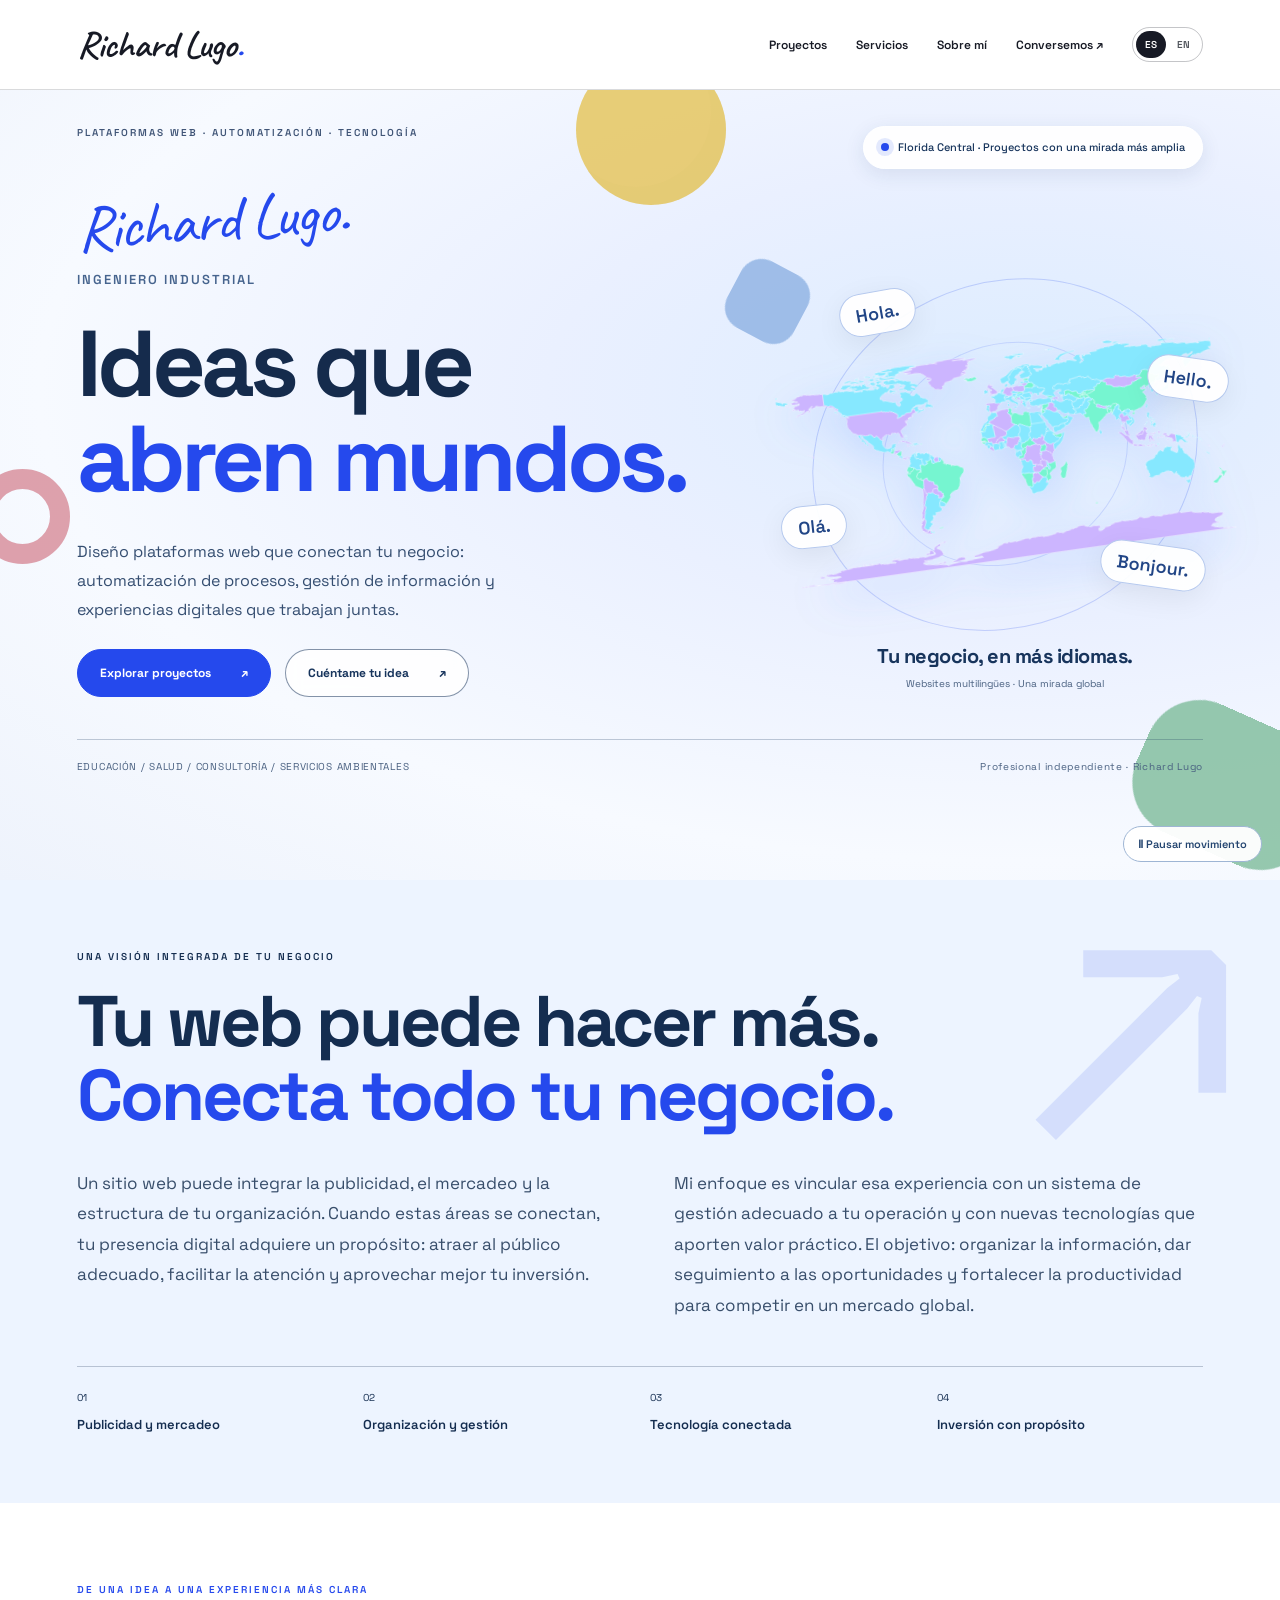
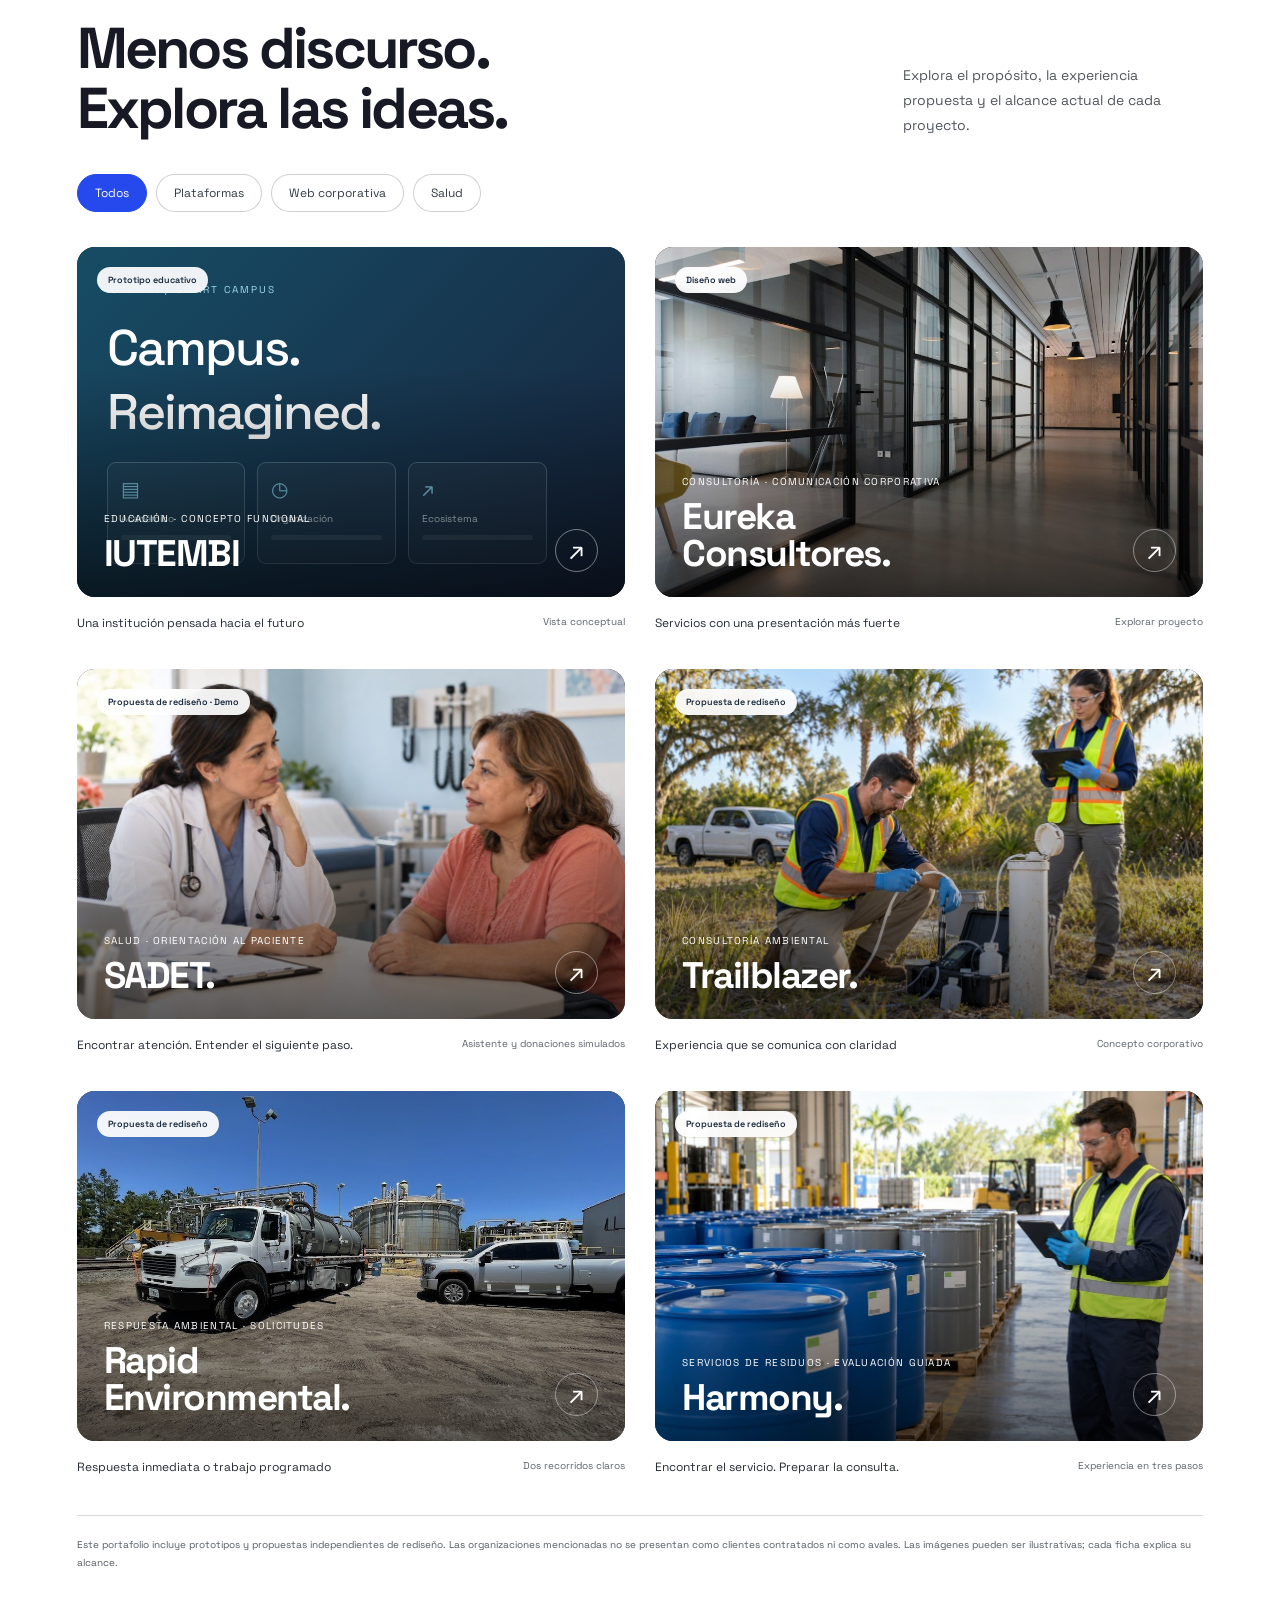
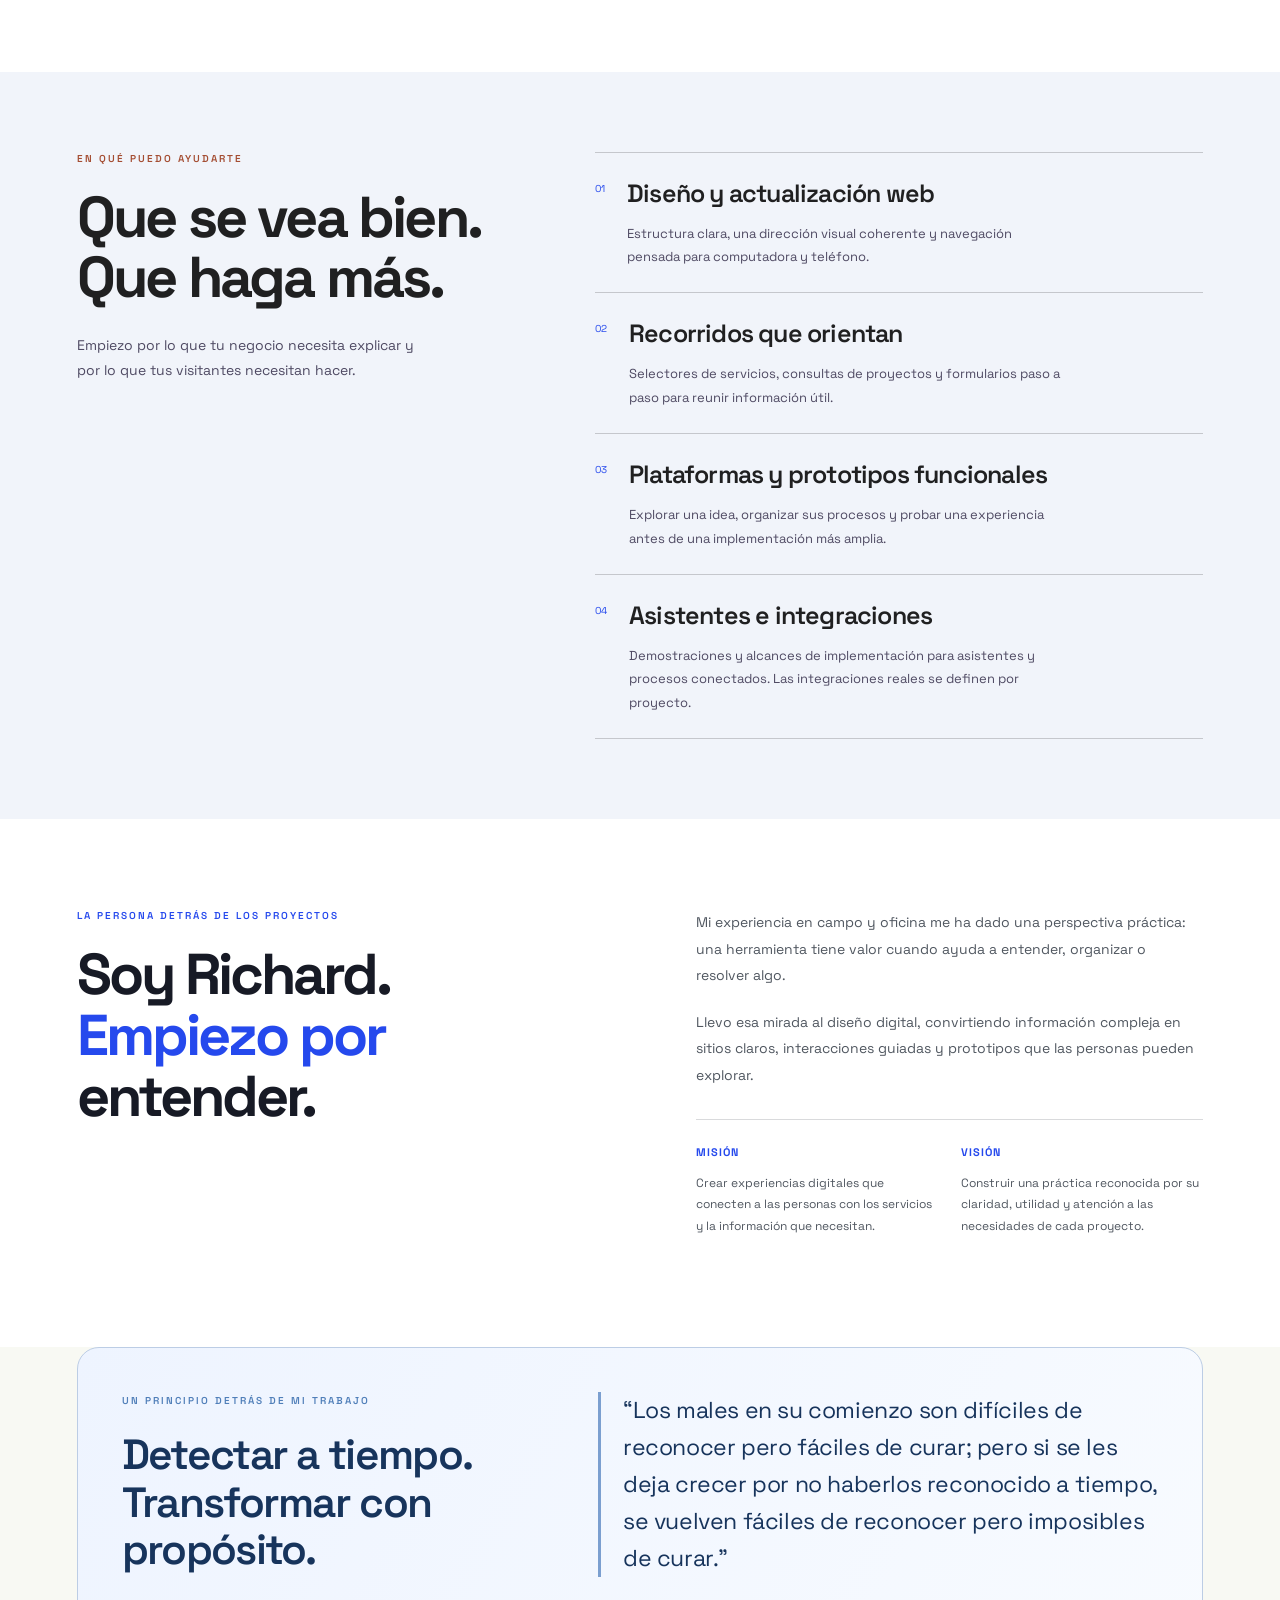
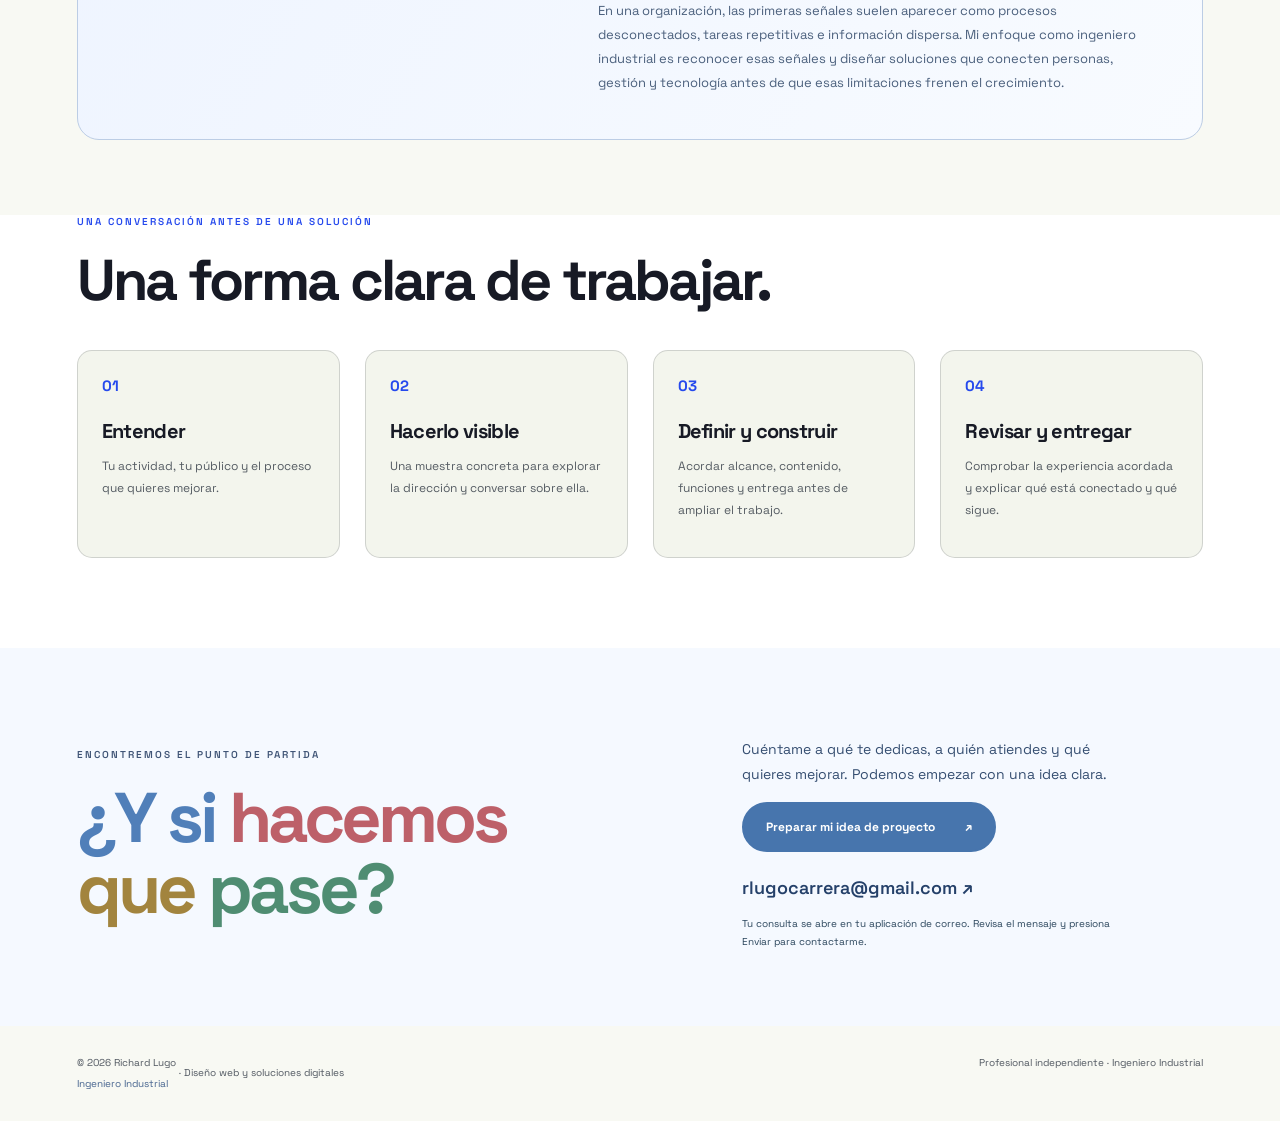
==== commit 0d586bad: "Keep motion toggle visible on mobile and refresh animation script" ====
--- a/richard-lugo/index.html
+++ b/richard-lugo/index.html
@@ -42,6 +42,12 @@
 .motion-hero{position:relative;overflow:hidden;isolation:isolate}.motion-hero .floating-shapes{z-index:0;opacity:1;visibility:visible;display:block;inset:0;pointer-events:none}.motion-hero>.hero-top,.motion-hero>.signature-block,.motion-hero>h1,.motion-hero>.hero-bottom,.motion-hero>.hero-foot{position:relative;z-index:2}.motion-hero>.global-visual{z-index:2}.float-shape{opacity:.85;visibility:visible;will-change:transform;backface-visibility:hidden}.shape-sun{width:150px;height:150px;top:-35px;left:45%;background:#e5c65f;animation:visible-sun 7s ease-in-out infinite alternate}.shape-blue{width:75px;height:75px;top:22%;left:57%;right:auto;background:#91b4e4;border-radius:23px;animation:visible-blue 6s ease-in-out infinite alternate}.shape-green{width:190px;height:140px;right:-45px;bottom:25px;background:#83bea0;animation:visible-green 8s ease-in-out infinite alternate}.shape-rose{width:95px;height:95px;left:-25px;top:48%;border:20px solid #d8919e;animation:visible-rose 6.5s ease-in-out infinite alternate}@keyframes visible-sun{from{transform:translate3d(-100px,-15px,0)}to{transform:translate3d(160px,30px,0)}}@keyframes visible-blue{from{transform:translate3d(-8px,-65px,0) rotate(-10deg)}to{transform:translate3d(30px,110px,0) rotate(110deg)}}@keyframes visible-green{from{transform:translate3d(10px,-90px,0) rotate(25deg)}to{transform:translate3d(-150px,10px,0) rotate(-15deg)}}@keyframes visible-rose{from{transform:translate3d(-5px,-80px,0)}to{transform:translate3d(25px,115px,0) rotate(120deg)}}@media(max-width:1000px){.shape-blue{left:57%;top:18%;width:62px;height:62px}.shape-sun{width:120px;height:120px;top:-25px}.shape-green{width:145px;height:110px;right:-30px;bottom:20px}}@media(max-width:650px){.shape-sun{width:90px;height:90px;top:-20px;left:55%;animation:phone-sun 7s ease-in-out infinite alternate}.shape-blue{width:45px;height:45px;left:auto;right:8px;top:30%;border-radius:14px;animation:phone-blue 6s ease-in-out infinite alternate}.shape-green{width:105px;height:85px;right:-20px;bottom:125px;border-radius:28px;animation:phone-green 8s ease-in-out infinite alternate}.shape-rose{width:70px;height:70px;left:-18px;top:58%;border-width:15px;animation:phone-rose 6.5s ease-in-out infinite alternate}}@keyframes phone-sun{from{transform:translate3d(-65px,-5px,0)}to{transform:translate3d(60px,25px,0)}}@keyframes phone-blue{from{transform:translate3d(0,-50px,0) rotate(-15deg)}to{transform:translate3d(-14px,70px,0) rotate(125deg)}}@keyframes phone-green{from{transform:translate3d(0,-50px,0) rotate(20deg)}to{transform:translate3d(-45px,35px,0) rotate(-15deg)}}@keyframes phone-rose{from{transform:translate3d(0,-65px,0)}to{transform:translate3d(10px,70px,0) rotate(140deg)}}@media(prefers-reduced-motion:reduce){.motion-hero .float-shape{animation:none!important;transform:none;opacity:.85}.motion-toggle{display:none}}
 
 .contact-email{display:block;font-size:18px;font-weight:600;margin-top:24px;overflow-wrap:anywhere;color:#25416a}.contact-email:hover{text-decoration:underline}a[hidden]{display:none!important}
+
+/* Always expose the motion preference on Android and other devices. */
+.motion-hero .float-shape{animation:none!important}
+.motion-hero .motion-toggle{display:inline-flex!important;align-items:center;justify-content:center;width:auto;height:auto;min-height:36px;max-width:calc(100% - 30px);padding:9px 14px;gap:6px;border-radius:24px;background:#fffffff2;color:#244570;font-size:11px;font-weight:600;z-index:5}
+.motion-hero .hero-foot{padding-bottom:35px}
+@media(max-width:650px){.motion-hero .motion-toggle{right:12px;bottom:12px;font-size:10px}.motion-hero .hero-foot{padding-bottom:40px}}
 </style></head><body><header><a class="wordmark" href="#home">Richard Lugo<span>.</span></a><nav id="nav"><a href="#work" data-en="Selected work">Proyectos</a><a href="#services" data-en="Services">Servicios</a><a href="#about" data-en="About me">Sobre mí</a><a href="#contact" data-en="Let's talk ↗">Conversemos ↗</a><div class="language" aria-label="Idioma / Language"><button class="active" data-lang="es" aria-pressed="true">ES</button><button data-lang="en" aria-pressed="false">EN</button></div></nav><button class="menu" id="menu" aria-label="Menú" aria-expanded="false">☰</button></header>
 <main id="home"><section class="hero motion-hero"><div class="floating-shapes" aria-hidden="true"><span class="float-shape shape-sun"></span><span class="float-shape shape-blue"></span><span class="float-shape shape-green"></span><span class="float-shape shape-rose"></span></div><button class="motion-toggle" id="motionToggle" aria-pressed="false" aria-label="Pausar animación / Pause animation"><span aria-hidden="true">Ⅱ</span></button><div class="hero-top"><span class="eyebrow" data-en="Web platforms · Automation · Technology">Plataformas web · Automatización · Tecnología</span><span class="availability"><span class="dot"></span><span data-en="Central Florida · Projects with a broader perspective">Florida Central · Proyectos con una mirada más amplia</span></span></div><div class="signature-block"><p class="hero-signature">Richard Lugo<span aria-hidden="true">.</span></p><p class="profession" data-en="Industrial Engineer">Ingeniero Industrial</p></div><h1><span data-en="Ideas that">Ideas que</span><br><em data-en="open worlds.">abren mundos.</em></h1><div class="global-visual"><span class="global-orbit" aria-hidden="true"></span><img src="assets/world.svg" alt="Mapa del mundo, concepto de alcance internacional"><span class="greeting greeting-one" aria-hidden="true">Hola.</span><span class="greeting greeting-two" aria-hidden="true">Hello.</span><span class="greeting greeting-three" aria-hidden="true">Olá.</span><span class="greeting greeting-four" aria-hidden="true">Bonjour.</span><div class="global-caption"><strong data-en="Your business, in more languages.">Tu negocio, en más idiomas.</strong><span data-en="Multilingual websites · A global perspective">Websites multilingües · Una mirada global</span></div></div><div class="hero-bottom"><p data-en="I design web platforms that connect your business: process automation, information management and digital experiences that work together.">Diseño plataformas web que conectan tu negocio: automatización de procesos, gestión de información y experiencias digitales que trabajan juntas.</p><div class="hero-cta"><a class="btn" href="#work"><span data-en="Explore my work">Explorar proyectos</span><span>↗</span></a><button class="btn outline" data-brief><span data-en="Tell me your idea">Cuéntame tu idea</span><span>↗</span></button></div></div><div class="hero-foot"><span data-en="EDUCATION / HEALTHCARE / CONSULTING / ENVIRONMENTAL SERVICES">EDUCACIÓN / SALUD / CONSULTORÍA / SERVICIOS AMBIENTALES</span><span data-en="Independent professional · Richard Lugo">Profesional independiente · Richard Lugo</span></div></section>
 <section class="integration" id="approach"><span class="eyebrow" data-en="A connected vision for your business">Una visión integrada de tu negocio</span><h2><span data-en="Your website can do more.">Tu web puede hacer más.</span><br><em data-en="Connect your whole business.">Conecta todo tu negocio.</em></h2><div class="integration-copy"><p data-en="A website can bring together advertising, marketing and the way your organization works. When these areas connect, your digital presence gains purpose: attracting the right audience, making service easier and making better use of your investment.">Un sitio web puede integrar la publicidad, el mercadeo y la estructura de tu organización. Cuando estas áreas se conectan, tu presencia digital adquiere un propósito: atraer al público adecuado, facilitar la atención y aprovechar mejor tu inversión.</p><p data-en="My approach is to connect that experience with a management system suited to your operation and new technologies that deliver practical value. The goal: organize information, follow up on opportunities and strengthen productivity to compete in a global market.">Mi enfoque es vincular esa experiencia con un sistema de gestión adecuado a tu operación y con nuevas tecnologías que aporten valor práctico. El objetivo: organizar la información, dar seguimiento a las oportunidades y fortalecer la productividad para competir en un mercado global.</p></div><div class="integration-pillars"><span><b>01</b><span data-en="Advertising & marketing">Publicidad y mercadeo</span></span><span><b>02</b><span data-en="Organization & management">Organización y gestión</span></span><span><b>03</b><span data-en="Connected technology">Tecnología conectada</span></span><span><b>04</b><span data-en="Investment with purpose">Inversión con propósito</span></span></div></section>
@@ -61,4 +67,4 @@
 <footer><span><span class="footer-identity">© 2026 Richard Lugo<small data-en="Industrial Engineer">Ingeniero Industrial</small></span> · <span data-en="Web design & digital solutions">Diseño web y soluciones digitales</span></span><span data-en="Independent professional · Industrial Engineer">Profesional independiente · Ingeniero Industrial</span></footer>
 <dialog class="project-modal" id="caseModal" aria-labelledby="caseTitle"><button class="close" id="caseClose" aria-label="Cerrar / Close">×</button><span class="modal-tag" id="caseStatus"></span><h2 id="caseTitle"></h2><p id="caseIntro"></p><div class="case-grid"><div><h3 data-en="The purpose">El propósito</h3><p id="casePurpose"></p></div><div><h3 data-en="The proposed experience">La experiencia propuesta</h3><p id="caseWork"></p></div></div><p class="case-limit" id="caseLimit"></p><a class="btn" id="caseLink" target="_blank" rel="noopener"><span data-en="Open project">Abrir proyecto</span><span>↗</span></a></dialog>
 <dialog class="brief-modal" id="briefModal" aria-labelledby="briefTitle"><button class="close" id="briefClose" aria-label="Cerrar / Close">×</button><span class="modal-tag" data-en="A starting point">Un punto de partida</span><h2 id="briefTitle" data-en="Tell me your idea.">Cuéntame tu idea.</h2><p data-en="Prepare a short project brief and open it in your email app to send it to Richard.">Prepara un resumen breve de tu proyecto y ábrelo en tu aplicación de correo para enviárselo a Richard.</p><form id="briefForm"><div class="brief-fields"><label><span data-en="Your name">Tu nombre</span><input name="name" required maxlength="100" autocomplete="name"></label><label><span data-en="Business or activity">Empresa o actividad</span><input name="business" required maxlength="150"></label><label class="full"><span data-en="What do you need?">¿Qué necesitas?</span><select name="service"><option value="website" data-en="Website design or redesign">Diseño o actualización web</option><option value="platform" data-en="Platform or functional prototype">Plataforma o prototipo funcional</option><option value="assistant" data-en="Assistant or integration concept">Asistente o concepto de integración</option><option value="guidance" data-en="I need guidance">Necesito orientación</option></select></label><label class="full"><span data-en="What would you like to improve?">¿Qué te gustaría mejorar?</span><textarea name="idea" required maxlength="2000"></textarea></label></div><button class="btn" type="submit"><span data-en="Create my brief">Crear mi resumen</span><span>↗</span></button><a class="btn" id="emailBrief" hidden href="mailto:rlugocarrera@gmail.com"><span data-en="Open email to Richard">Abrir correo para Richard</span><span>↗</span></a><div id="briefPreview" class="brief-preview" role="status"></div><button class="btn outline" id="copyBrief" type="button" hidden><span data-en="Copy brief">Copiar resumen</span><span>↗</span></button><p class="brief-status" id="briefStatus"></p><p class="brief-note" data-en="Send your inquiry to rlugocarrera@gmail.com. The message is sent only when you confirm it in your email app.">Envía tu consulta a rlugocarrera@gmail.com. El mensaje se envía cuando lo confirmas en tu aplicación de correo.</p></form></dialog>
-<script src="app.js"></script></body></html>
+<script src="app.js?v=s25-motion-2"></script></body></html>
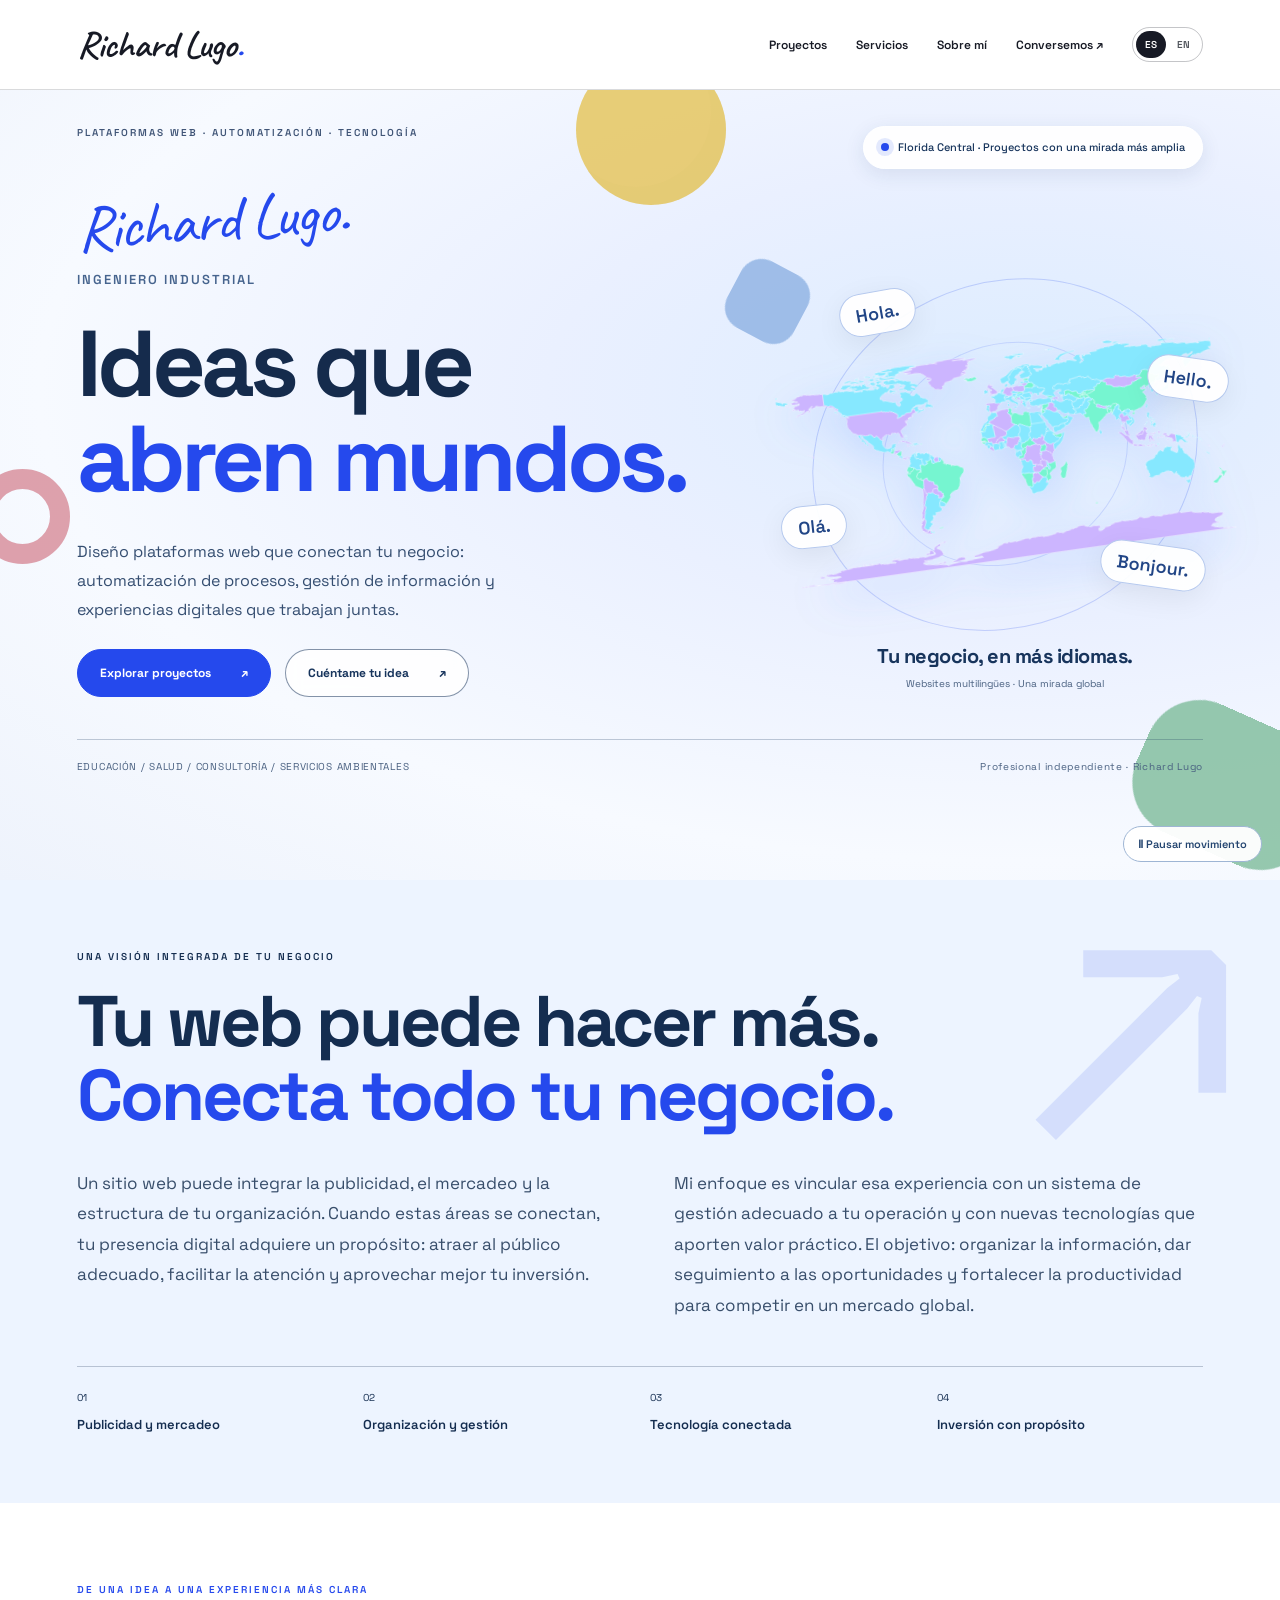
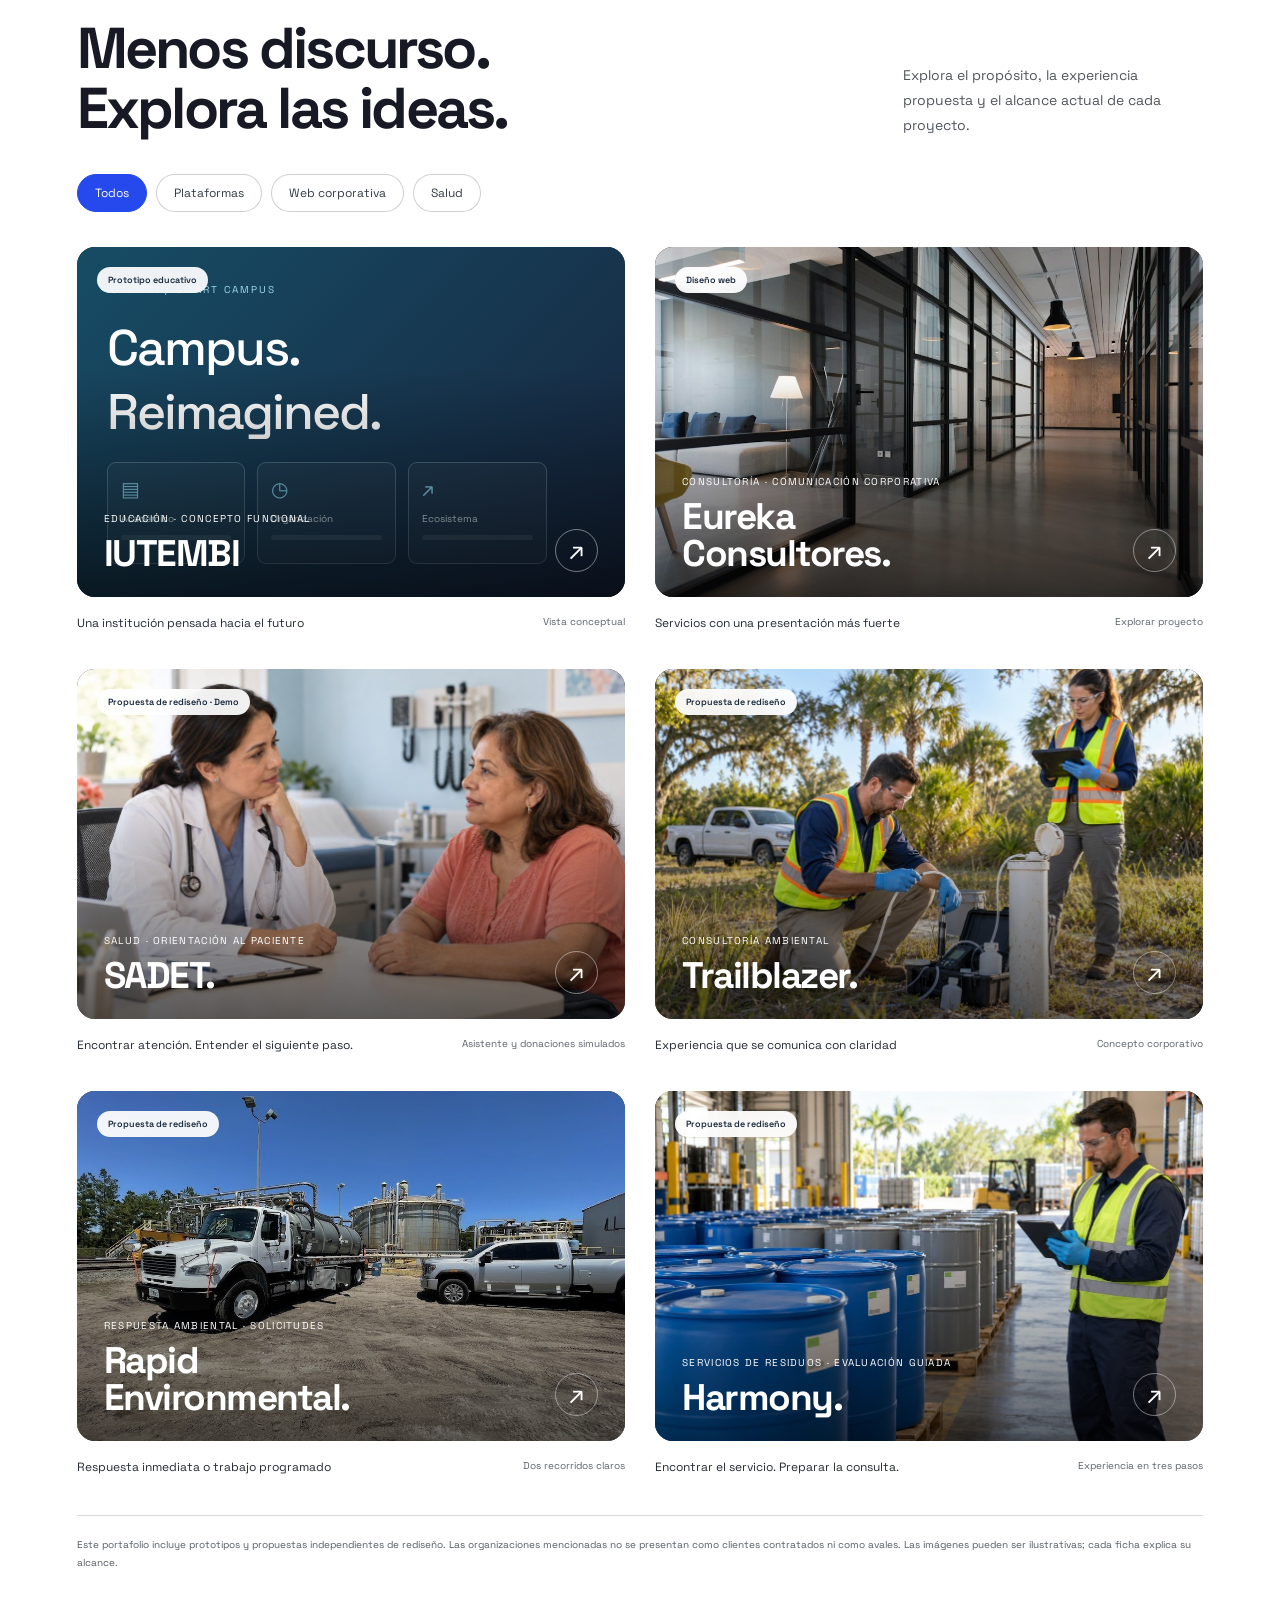
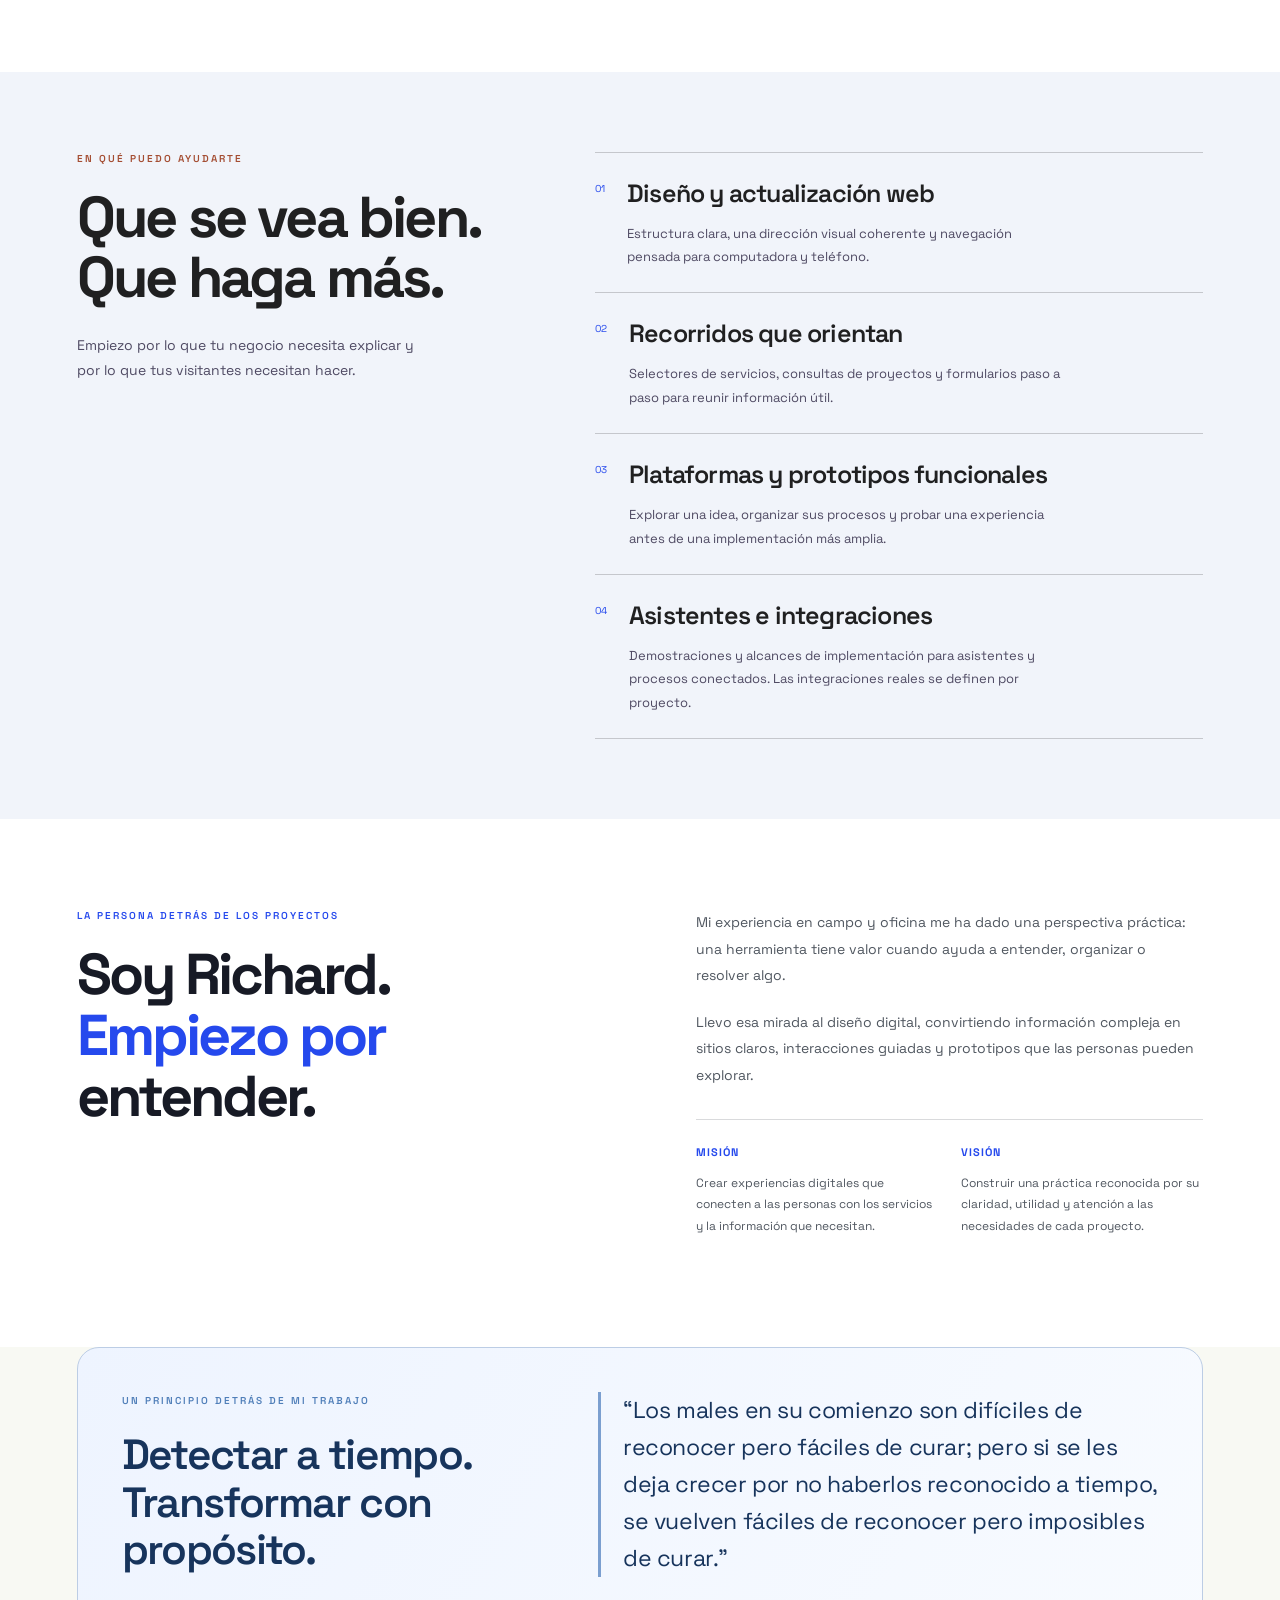
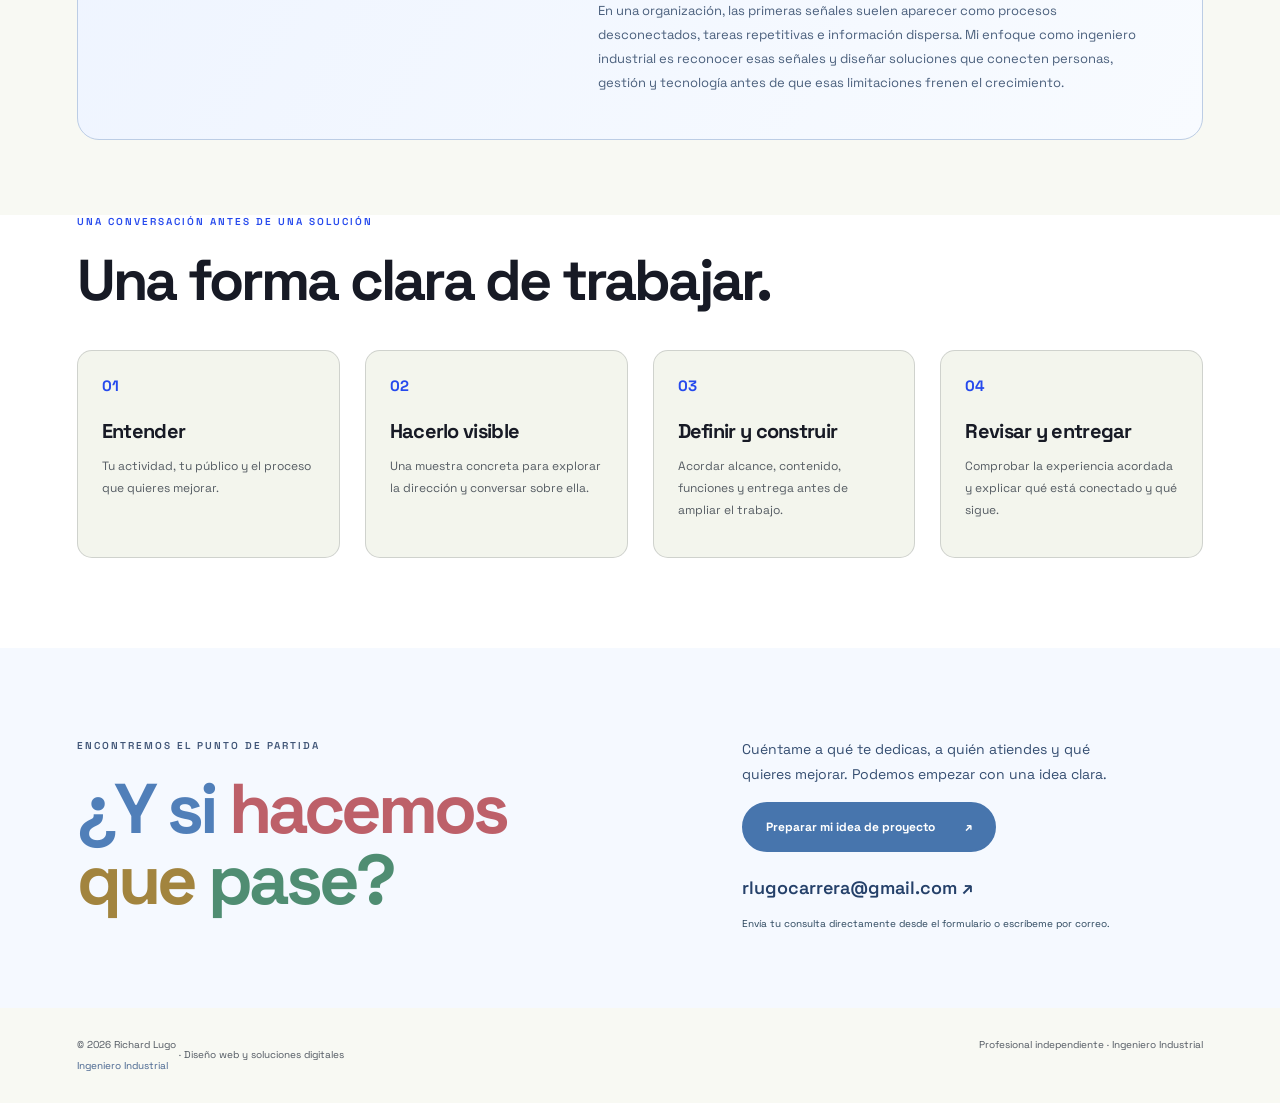
==== commit 6b24f5d7: "Connect contact form to email delivery with reply address and spam protection" ====
--- a/richard-lugo/index.html
+++ b/richard-lugo/index.html
@@ -63,8 +63,8 @@
 <section class="about" id="about"><div><span class="eyebrow" style="color:var(--orange)" data-en="The person behind the projects">La persona detrás de los proyectos</span><h2><span data-en="I'm Richard.">Soy Richard.</span><br><em data-en="I start with">Empiezo por</em><br><span data-en="understanding.">entender.</span></h2></div><div><p data-en="My experience in the field and in the office has given me a practical perspective: a tool is valuable when it helps people understand, organize or solve something.">Mi experiencia en campo y oficina me ha dado una perspectiva práctica: una herramienta tiene valor cuando ayuda a entender, organizar o resolver algo.</p><p data-en="I bring that perspective into digital design, turning complex information into clearer websites, guided interactions and prototypes that people can explore.">Llevo esa mirada al diseño digital, convirtiendo información compleja en sitios claros, interacciones guiadas y prototipos que las personas pueden explorar.</p><div class="purpose"><div><h3 data-en="Mission">Misión</h3><p data-en="Create digital experiences that connect people with the services and information they need.">Crear experiencias digitales que conecten a las personas con los servicios y la información que necesitan.</p></div><div><h3 data-en="Vision">Visión</h3><p data-en="Build a practice recognized for clarity, practical value and thoughtful attention to each project.">Construir una práctica reconocida por su claridad, utilidad y atención a las necesidades de cada proyecto.</p></div></div></div></section>
 <section class="early-insight" aria-labelledby="insightTitle"><div><span class="eyebrow" data-en="A principle behind my work">Un principio detrás de mi trabajo</span><h2 id="insightTitle" data-en="Recognize it early.<br>Transform with purpose.">Detectar a tiempo.<br>Transformar con propósito.</h2></div><div><blockquote data-en="“Problems are difficult to recognize at first, but easy to remedy. If allowed to grow because they were not recognized in time, they become easy to recognize but impossible to remedy.”">“Los males en su comienzo son difíciles de reconocer pero fáciles de curar; pero si se les deja crecer por no haberlos reconocido a tiempo, se vuelven fáciles de reconocer pero imposibles de curar.”</blockquote><p data-en="In an organization, the first signs often appear as disconnected processes, repetitive tasks and scattered information. My approach as an industrial engineer is to recognize those signals and design solutions that connect people, management and technology before these limitations hold back growth.">En una organización, las primeras señales suelen aparecer como procesos desconectados, tareas repetitivas e información dispersa. Mi enfoque como ingeniero industrial es reconocer esas señales y diseñar soluciones que conecten personas, gestión y tecnología antes de que esas limitaciones frenen el crecimiento.</p></div></section>
 <section class="method" id="method"><div class="heading"><div><span class="eyebrow" style="color:var(--orange)" data-en="A conversation before a solution">Una conversación antes de una solución</span><h2 data-en="A clear way to work.">Una forma clara de trabajar.</h2></div></div><div class="method-grid"><div class="method-item"><span>01</span><h3 data-en="Understand">Entender</h3><p data-en="Your activity, your audience and the process you want to improve.">Tu actividad, tu público y el proceso que quieres mejorar.</p></div><div class="method-item"><span>02</span><h3 data-en="Make it visible">Hacerlo visible</h3><p data-en="A focused concept so you can explore the direction and give feedback.">Una muestra concreta para explorar la dirección y conversar sobre ella.</p></div><div class="method-item"><span>03</span><h3 data-en="Define & build">Definir y construir</h3><p data-en="Agree on scope, content, functionality and delivery before expanding the work.">Acordar alcance, contenido, funciones y entrega antes de ampliar el trabajo.</p></div><div class="method-item"><span>04</span><h3 data-en="Review & deliver">Revisar y entregar</h3><p data-en="Verify the agreed experience and explain what is connected and what comes next.">Comprobar la experiencia acordada y explicar qué está conectado y qué sigue.</p></div></div></section>
-<section class="contact" id="contact"><div><span class="eyebrow" data-en="Let's find the starting point">Encontremos el punto de partida</span><h2 class="color-title" data-en="&lt;span class='g-blue'&gt;What if&lt;/span&gt; &lt;span class='g-red'&gt;we&lt;/span&gt;&lt;br&gt;&lt;span class='g-yellow'&gt;make it&lt;/span&gt; &lt;span class='g-green'&gt;happen?&lt;/span&gt;"><span class="g-blue">¿Y si</span> <span class="g-red">hacemos</span><br><span class="g-yellow">que</span> <span class="g-green">pase?</span></h2></div><div><p data-en="Tell me what you do, who you serve and what you want to improve. We can start with a clear idea.">Cuéntame a qué te dedicas, a quién atiendes y qué quieres mejorar. Podemos empezar con una idea clara.</p><button class="btn" data-brief><span data-en="Prepare my project idea">Preparar mi idea de proyecto</span><span>↗</span></button><a class="contact-email" href="mailto:rlugocarrera@gmail.com">rlugocarrera@gmail.com ↗</a><small data-en="Your inquiry opens in your email app. Review the message and press Send to contact me.">Tu consulta se abre en tu aplicación de correo. Revisa el mensaje y presiona Enviar para contactarme.</small></div></section></main>
+<section class="contact" id="contact"><div><span class="eyebrow" data-en="Let's find the starting point">Encontremos el punto de partida</span><h2 class="color-title" data-en="&lt;span class='g-blue'&gt;What if&lt;/span&gt; &lt;span class='g-red'&gt;we&lt;/span&gt;&lt;br&gt;&lt;span class='g-yellow'&gt;make it&lt;/span&gt; &lt;span class='g-green'&gt;happen?&lt;/span&gt;"><span class="g-blue">¿Y si</span> <span class="g-red">hacemos</span><br><span class="g-yellow">que</span> <span class="g-green">pase?</span></h2></div><div><p data-en="Tell me what you do, who you serve and what you want to improve. We can start with a clear idea.">Cuéntame a qué te dedicas, a quién atiendes y qué quieres mejorar. Podemos empezar con una idea clara.</p><button class="btn" data-brief><span data-en="Prepare my project idea">Preparar mi idea de proyecto</span><span>↗</span></button><a class="contact-email" href="mailto:rlugocarrera@gmail.com">rlugocarrera@gmail.com ↗</a><small data-en="Send your inquiry directly through the form, or write to me by email.">Envía tu consulta directamente desde el formulario o escríbeme por correo.</small></div></section></main>
 <footer><span><span class="footer-identity">© 2026 Richard Lugo<small data-en="Industrial Engineer">Ingeniero Industrial</small></span> · <span data-en="Web design & digital solutions">Diseño web y soluciones digitales</span></span><span data-en="Independent professional · Industrial Engineer">Profesional independiente · Ingeniero Industrial</span></footer>
 <dialog class="project-modal" id="caseModal" aria-labelledby="caseTitle"><button class="close" id="caseClose" aria-label="Cerrar / Close">×</button><span class="modal-tag" id="caseStatus"></span><h2 id="caseTitle"></h2><p id="caseIntro"></p><div class="case-grid"><div><h3 data-en="The purpose">El propósito</h3><p id="casePurpose"></p></div><div><h3 data-en="The proposed experience">La experiencia propuesta</h3><p id="caseWork"></p></div></div><p class="case-limit" id="caseLimit"></p><a class="btn" id="caseLink" target="_blank" rel="noopener"><span data-en="Open project">Abrir proyecto</span><span>↗</span></a></dialog>
-<dialog class="brief-modal" id="briefModal" aria-labelledby="briefTitle"><button class="close" id="briefClose" aria-label="Cerrar / Close">×</button><span class="modal-tag" data-en="A starting point">Un punto de partida</span><h2 id="briefTitle" data-en="Tell me your idea.">Cuéntame tu idea.</h2><p data-en="Prepare a short project brief and open it in your email app to send it to Richard.">Prepara un resumen breve de tu proyecto y ábrelo en tu aplicación de correo para enviárselo a Richard.</p><form id="briefForm"><div class="brief-fields"><label><span data-en="Your name">Tu nombre</span><input name="name" required maxlength="100" autocomplete="name"></label><label><span data-en="Business or activity">Empresa o actividad</span><input name="business" required maxlength="150"></label><label class="full"><span data-en="What do you need?">¿Qué necesitas?</span><select name="service"><option value="website" data-en="Website design or redesign">Diseño o actualización web</option><option value="platform" data-en="Platform or functional prototype">Plataforma o prototipo funcional</option><option value="assistant" data-en="Assistant or integration concept">Asistente o concepto de integración</option><option value="guidance" data-en="I need guidance">Necesito orientación</option></select></label><label class="full"><span data-en="What would you like to improve?">¿Qué te gustaría mejorar?</span><textarea name="idea" required maxlength="2000"></textarea></label></div><button class="btn" type="submit"><span data-en="Create my brief">Crear mi resumen</span><span>↗</span></button><a class="btn" id="emailBrief" hidden href="mailto:rlugocarrera@gmail.com"><span data-en="Open email to Richard">Abrir correo para Richard</span><span>↗</span></a><div id="briefPreview" class="brief-preview" role="status"></div><button class="btn outline" id="copyBrief" type="button" hidden><span data-en="Copy brief">Copiar resumen</span><span>↗</span></button><p class="brief-status" id="briefStatus"></p><p class="brief-note" data-en="Send your inquiry to rlugocarrera@gmail.com. The message is sent only when you confirm it in your email app.">Envía tu consulta a rlugocarrera@gmail.com. El mensaje se envía cuando lo confirmas en tu aplicación de correo.</p></form></dialog>
-<script src="app.js?v=s25-motion-2"></script></body></html>
+<dialog class="brief-modal" id="briefModal" aria-labelledby="briefTitle"><button class="close" id="briefClose" aria-label="Cerrar / Close">×</button><span class="modal-tag" data-en="A starting point">Un punto de partida</span><h2 id="briefTitle" data-en="Tell me your idea.">Cuéntame tu idea.</h2><p data-en="Share your project details and your email address so I can reply.">Comparte los detalles de tu proyecto y tu correo para que pueda responderte.</p><form id="briefForm" action="https://formsubmit.co/rlugocarrera@gmail.com" method="POST"><input type="hidden" name="_subject" value="Nueva consulta — Website Richard Lugo"><input type="hidden" name="_template" value="table"><input type="hidden" name="_next" value="https://richardrlc.github.io/richard-lugo/?contact=sent#contact"><input type="text" name="_honey" tabindex="-1" autocomplete="off" style="display:none"><div class="brief-fields"><label><span data-en="Your name">Tu nombre</span><input name="name" required maxlength="100" autocomplete="name"></label><label><span data-en="Business or activity">Empresa o actividad</span><input name="business" required maxlength="150"></label><label class="full"><span data-en="Your email">Tu correo electrónico</span><input type="email" name="email" required maxlength="254" autocomplete="email"></label><label class="full"><span data-en="What do you need?">¿Qué necesitas?</span><select name="service"><option value="website" data-en="Website design or redesign">Diseño o actualización web</option><option value="platform" data-en="Platform or functional prototype">Plataforma o prototipo funcional</option><option value="assistant" data-en="Assistant or integration concept">Asistente o concepto de integración</option><option value="guidance" data-en="I need guidance">Necesito orientación</option></select></label><label class="full"><span data-en="What would you like to improve?">¿Qué te gustaría mejorar?</span><textarea name="idea" required maxlength="2000"></textarea></label></div><button class="btn" type="submit"><span data-en="Send inquiry">Enviar consulta</span><span>↗</span></button><a class="btn" id="emailBrief" hidden href="mailto:rlugocarrera@gmail.com"><span data-en="Open email to Richard">Abrir correo para Richard</span><span>↗</span></a><div id="briefPreview" class="brief-preview" role="status"></div><button class="btn outline" id="copyBrief" type="button" hidden><span data-en="Copy brief">Copiar resumen</span><span>↗</span></button><p class="brief-status" id="briefStatus"></p><p class="brief-note" data-en="Your details are processed by FormSubmit to deliver your inquiry to rlugocarrera@gmail.com. You may be asked to complete an anti-spam check.">Tus datos se procesan mediante FormSubmit para entregar tu consulta a rlugocarrera@gmail.com. Puede solicitarse una verificación antispam.</p></form></dialog>
+<script src="app.js?v=direct-contact-1"></script></body></html>
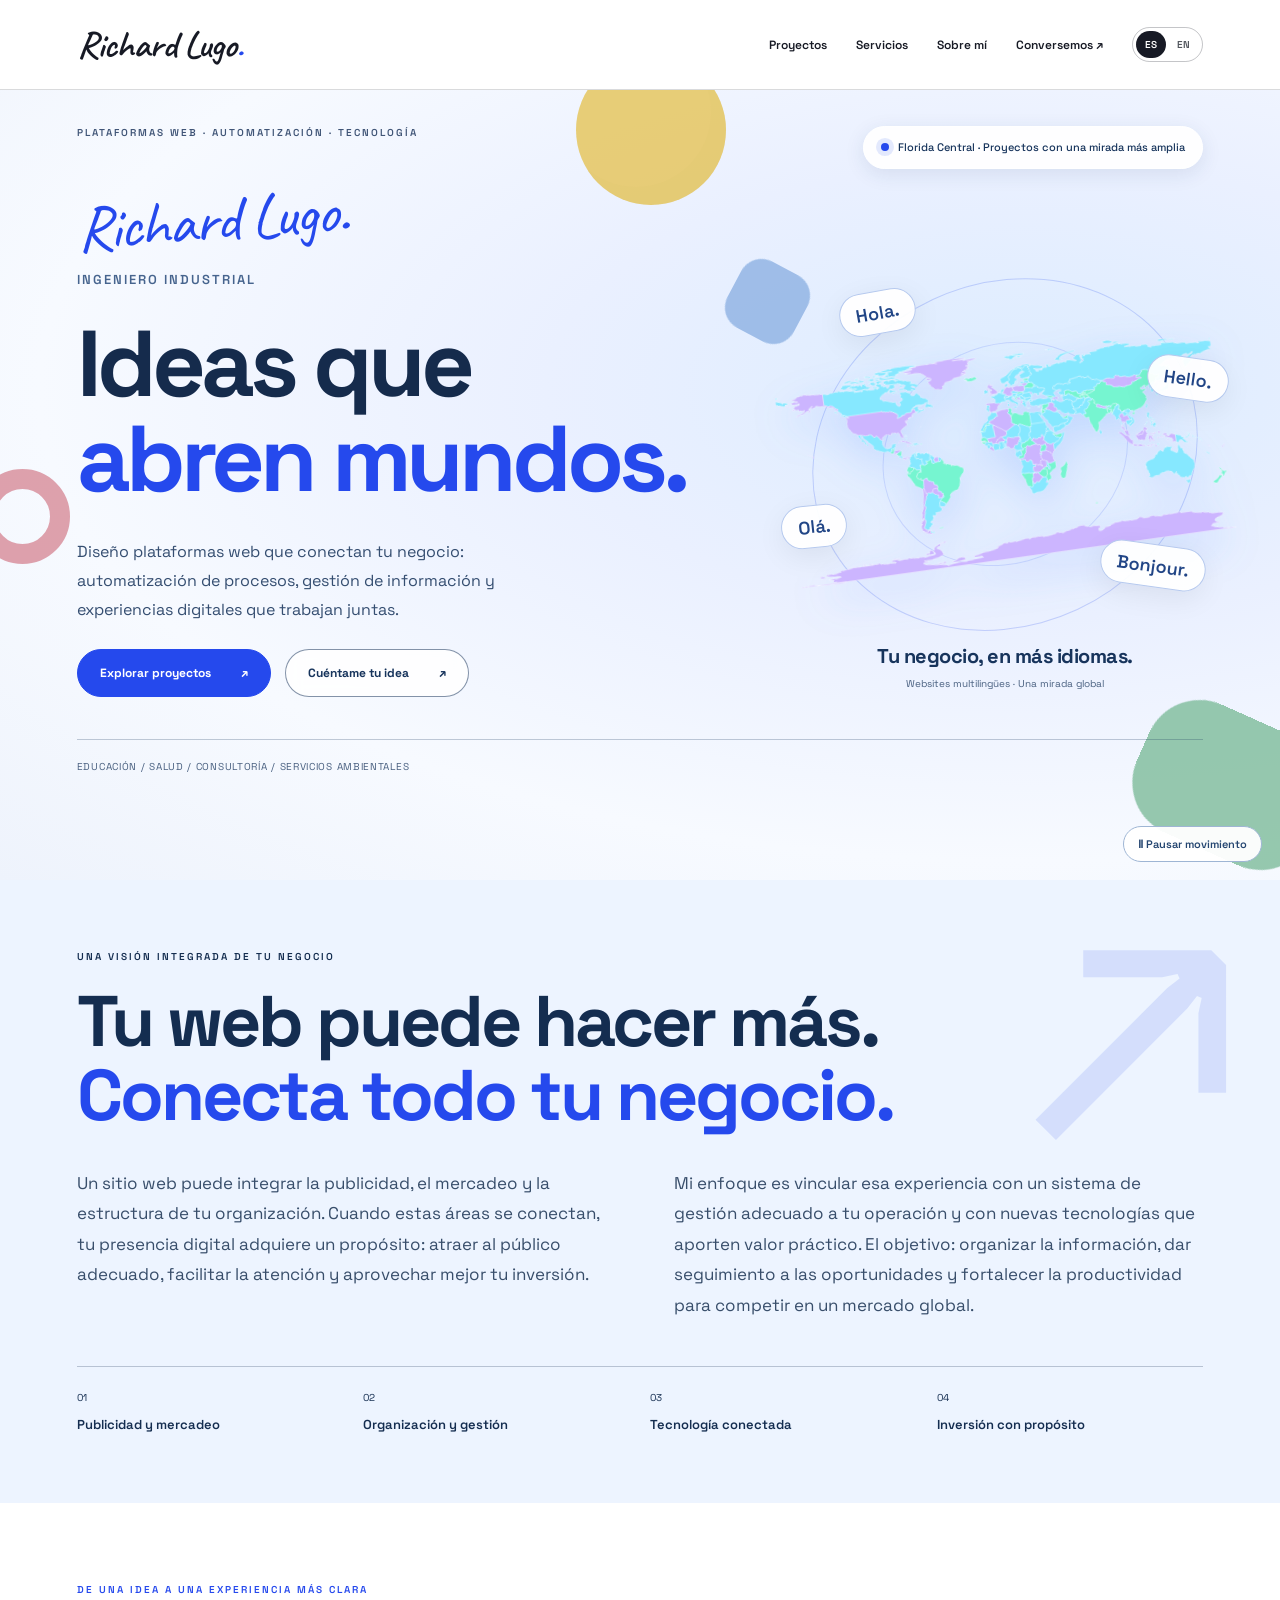
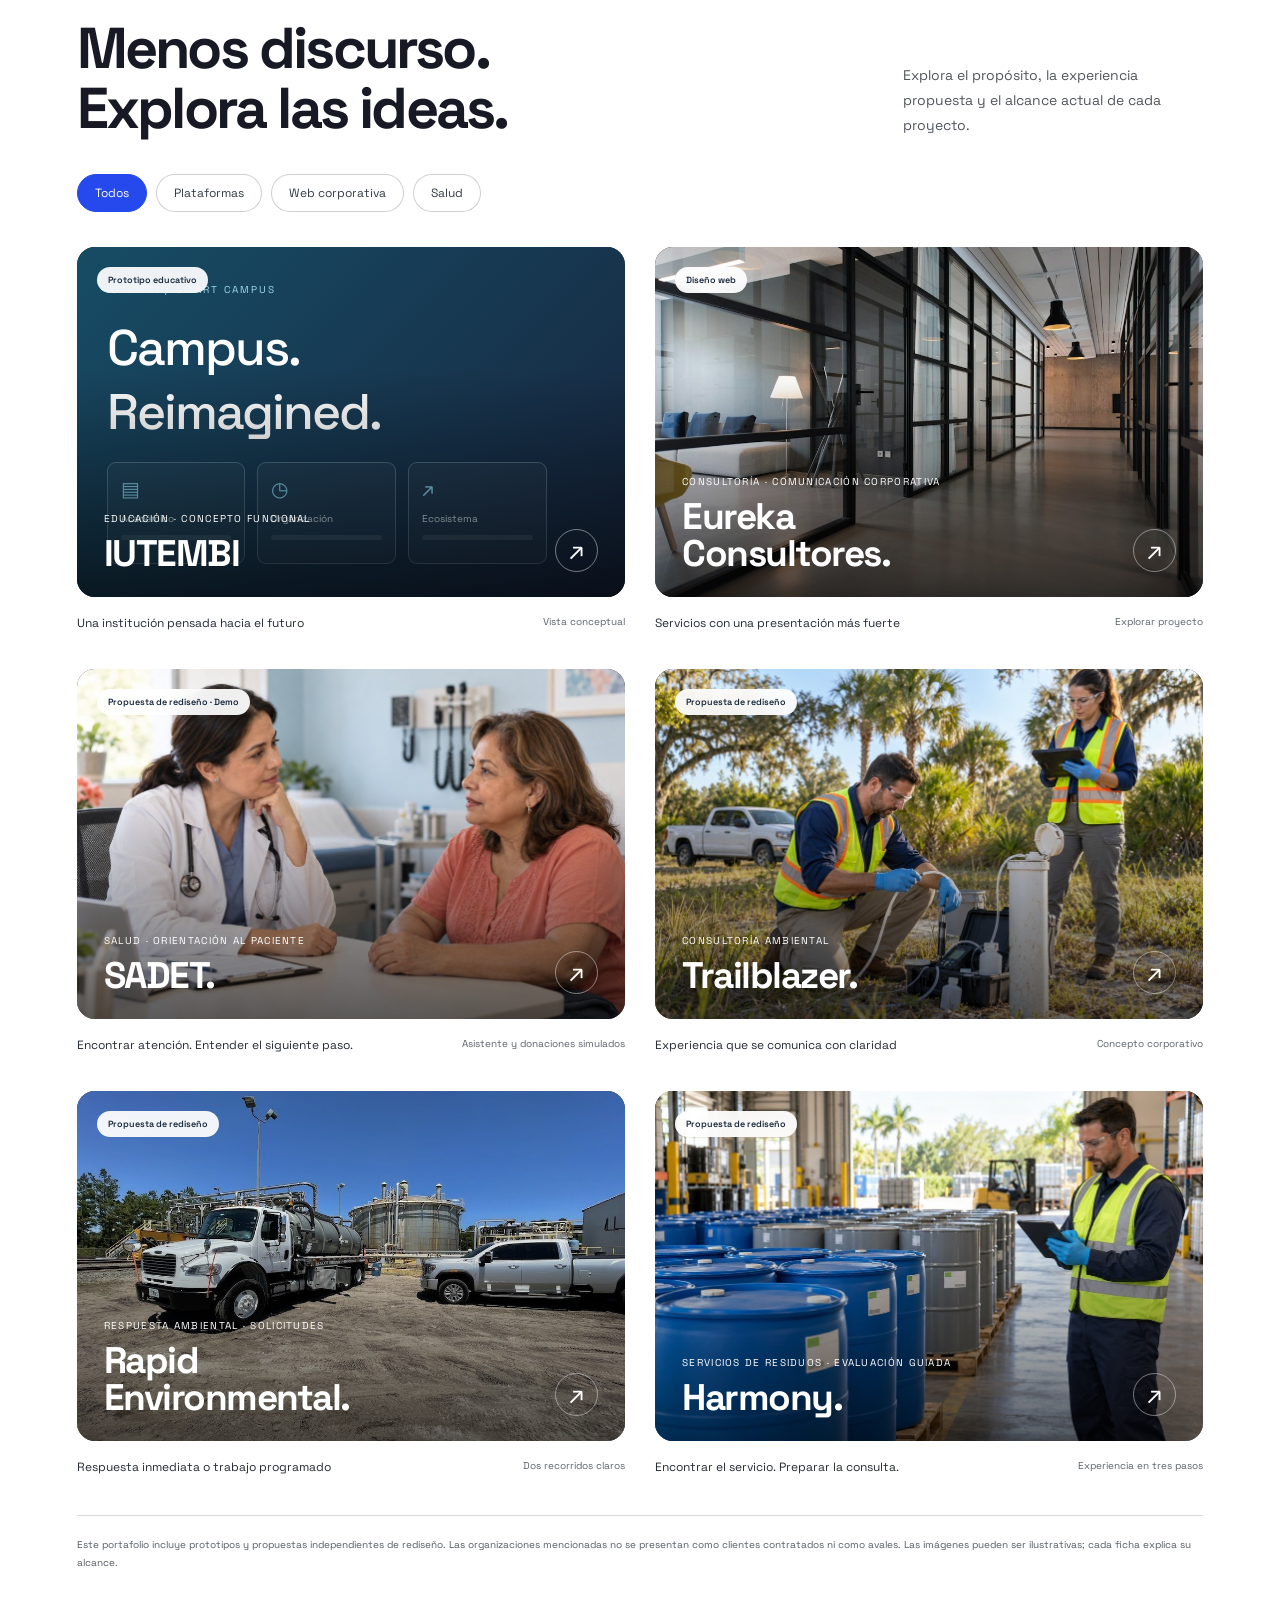
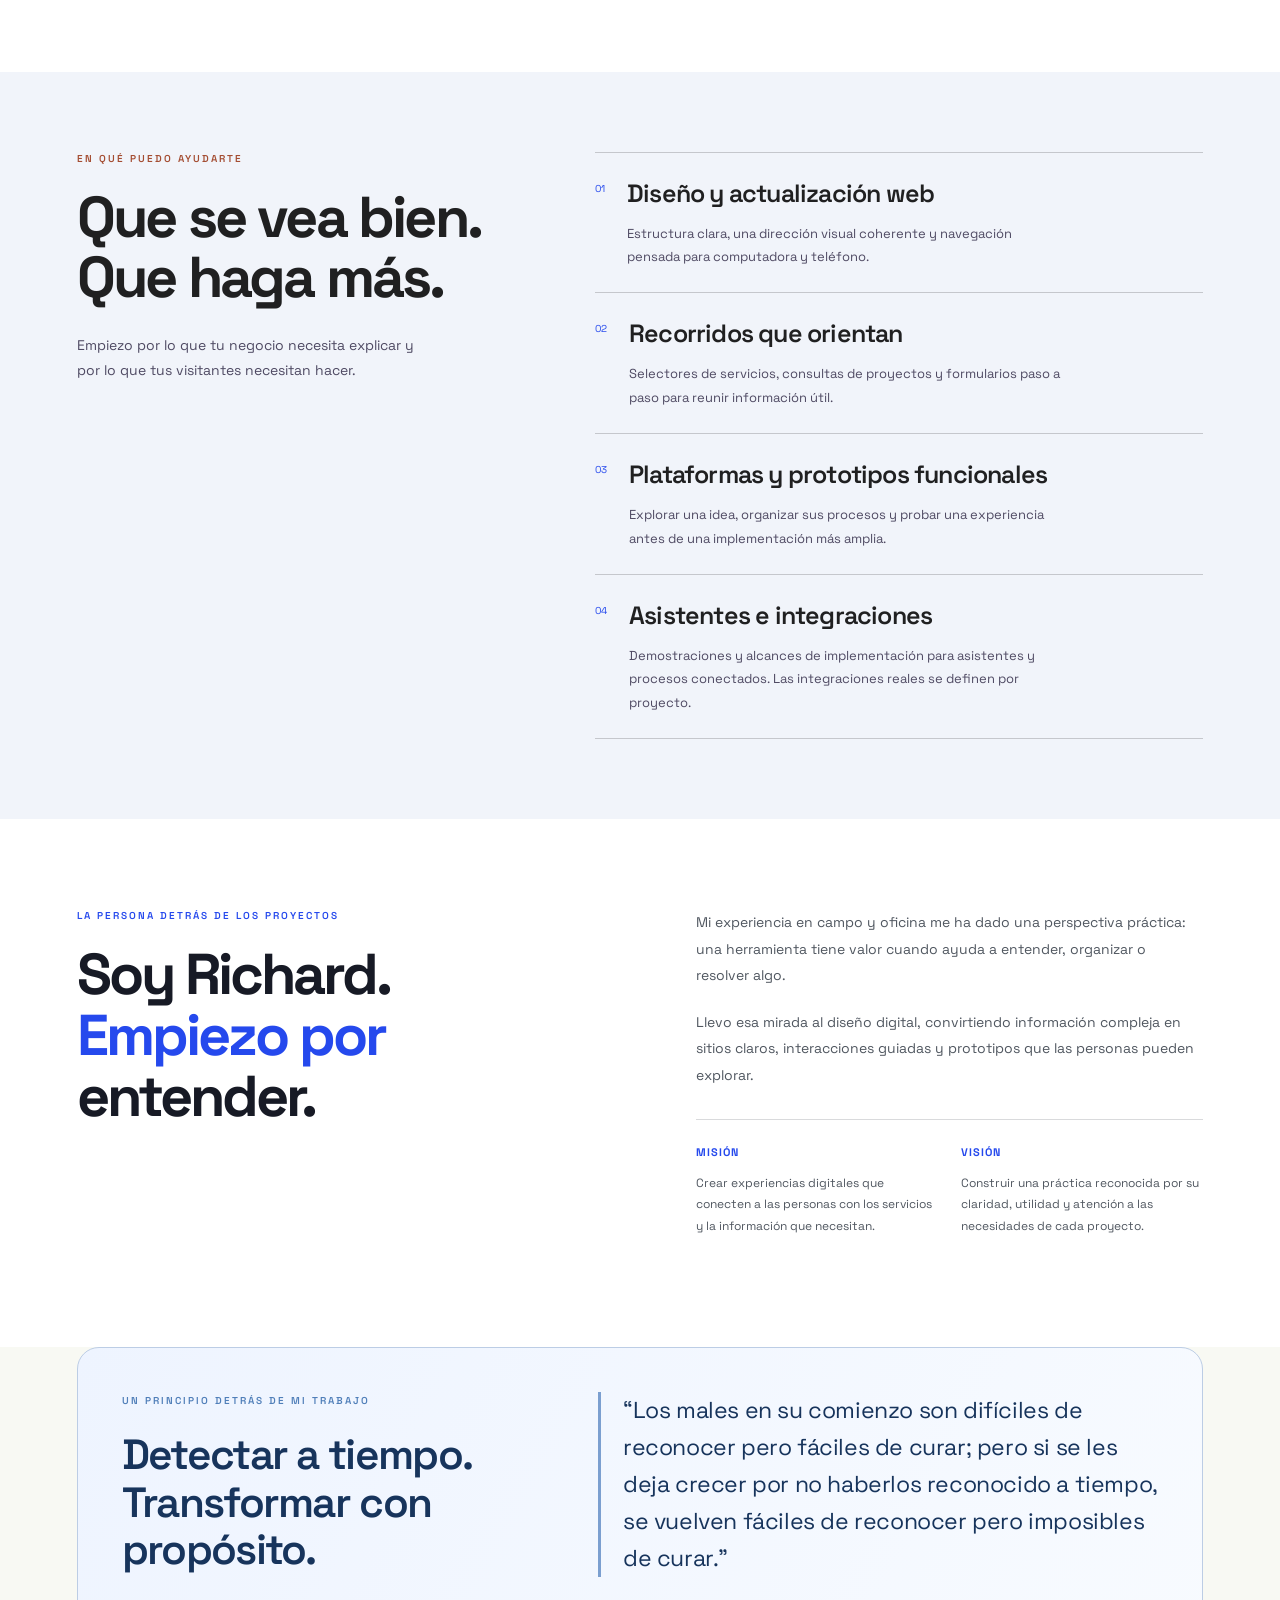
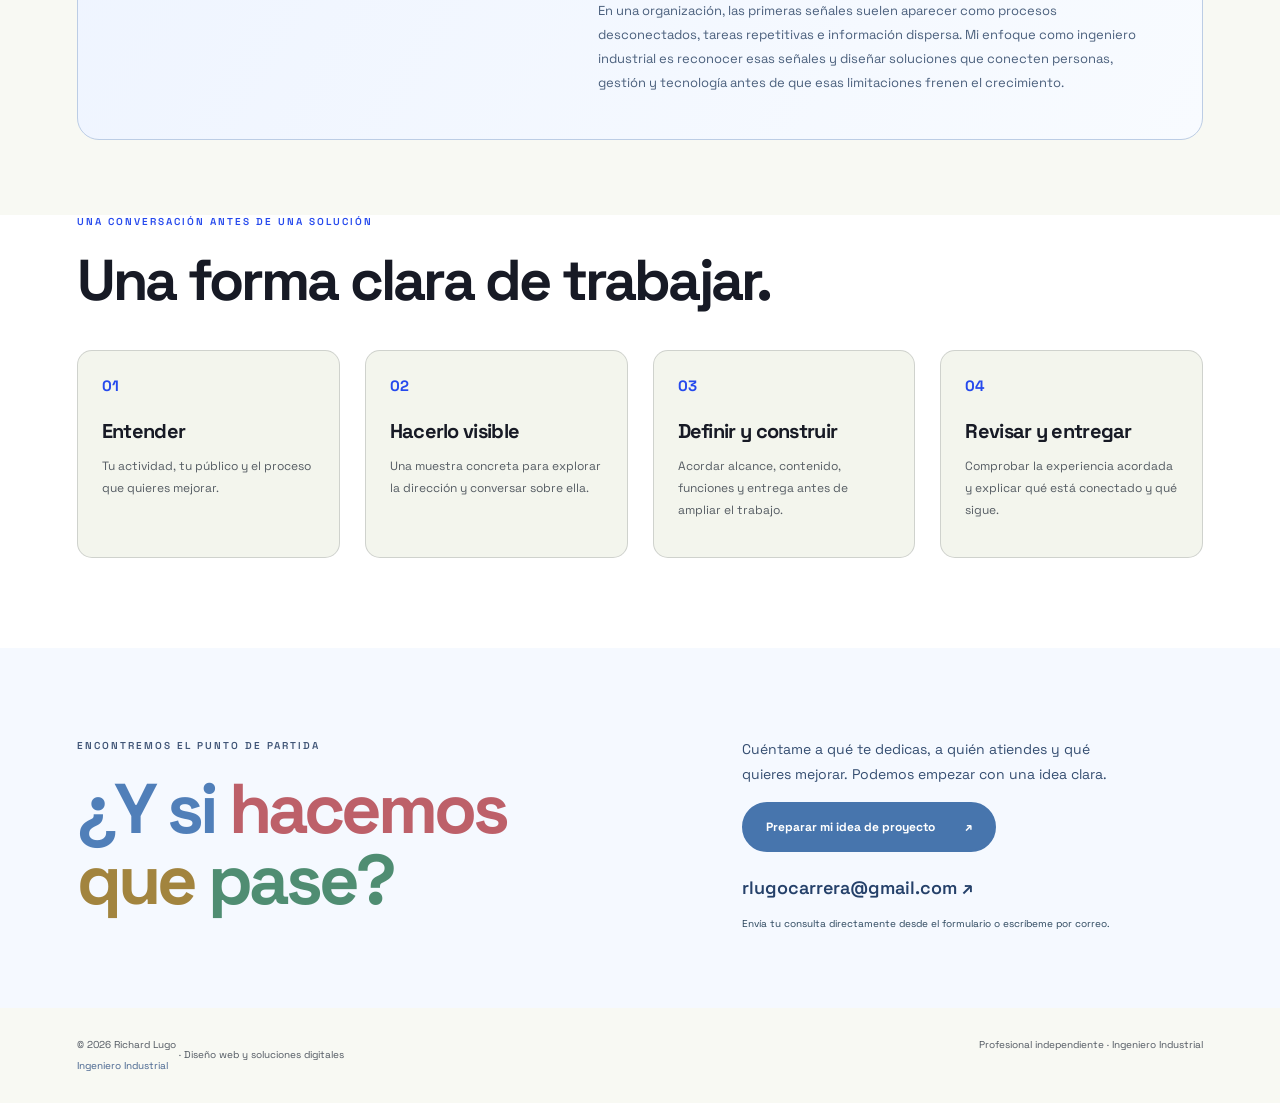
==== commit eb1b58ff: "Remove independent professional signature from hero" ====
--- a/richard-lugo/index.html
+++ b/richard-lugo/index.html
@@ -49,7 +49,7 @@
 .motion-hero .hero-foot{padding-bottom:35px}
 @media(max-width:650px){.motion-hero .motion-toggle{right:12px;bottom:12px;font-size:10px}.motion-hero .hero-foot{padding-bottom:40px}}
 </style></head><body><header><a class="wordmark" href="#home">Richard Lugo<span>.</span></a><nav id="nav"><a href="#work" data-en="Selected work">Proyectos</a><a href="#services" data-en="Services">Servicios</a><a href="#about" data-en="About me">Sobre mí</a><a href="#contact" data-en="Let's talk ↗">Conversemos ↗</a><div class="language" aria-label="Idioma / Language"><button class="active" data-lang="es" aria-pressed="true">ES</button><button data-lang="en" aria-pressed="false">EN</button></div></nav><button class="menu" id="menu" aria-label="Menú" aria-expanded="false">☰</button></header>
-<main id="home"><section class="hero motion-hero"><div class="floating-shapes" aria-hidden="true"><span class="float-shape shape-sun"></span><span class="float-shape shape-blue"></span><span class="float-shape shape-green"></span><span class="float-shape shape-rose"></span></div><button class="motion-toggle" id="motionToggle" aria-pressed="false" aria-label="Pausar animación / Pause animation"><span aria-hidden="true">Ⅱ</span></button><div class="hero-top"><span class="eyebrow" data-en="Web platforms · Automation · Technology">Plataformas web · Automatización · Tecnología</span><span class="availability"><span class="dot"></span><span data-en="Central Florida · Projects with a broader perspective">Florida Central · Proyectos con una mirada más amplia</span></span></div><div class="signature-block"><p class="hero-signature">Richard Lugo<span aria-hidden="true">.</span></p><p class="profession" data-en="Industrial Engineer">Ingeniero Industrial</p></div><h1><span data-en="Ideas that">Ideas que</span><br><em data-en="open worlds.">abren mundos.</em></h1><div class="global-visual"><span class="global-orbit" aria-hidden="true"></span><img src="assets/world.svg" alt="Mapa del mundo, concepto de alcance internacional"><span class="greeting greeting-one" aria-hidden="true">Hola.</span><span class="greeting greeting-two" aria-hidden="true">Hello.</span><span class="greeting greeting-three" aria-hidden="true">Olá.</span><span class="greeting greeting-four" aria-hidden="true">Bonjour.</span><div class="global-caption"><strong data-en="Your business, in more languages.">Tu negocio, en más idiomas.</strong><span data-en="Multilingual websites · A global perspective">Websites multilingües · Una mirada global</span></div></div><div class="hero-bottom"><p data-en="I design web platforms that connect your business: process automation, information management and digital experiences that work together.">Diseño plataformas web que conectan tu negocio: automatización de procesos, gestión de información y experiencias digitales que trabajan juntas.</p><div class="hero-cta"><a class="btn" href="#work"><span data-en="Explore my work">Explorar proyectos</span><span>↗</span></a><button class="btn outline" data-brief><span data-en="Tell me your idea">Cuéntame tu idea</span><span>↗</span></button></div></div><div class="hero-foot"><span data-en="EDUCATION / HEALTHCARE / CONSULTING / ENVIRONMENTAL SERVICES">EDUCACIÓN / SALUD / CONSULTORÍA / SERVICIOS AMBIENTALES</span><span data-en="Independent professional · Richard Lugo">Profesional independiente · Richard Lugo</span></div></section>
+<main id="home"><section class="hero motion-hero"><div class="floating-shapes" aria-hidden="true"><span class="float-shape shape-sun"></span><span class="float-shape shape-blue"></span><span class="float-shape shape-green"></span><span class="float-shape shape-rose"></span></div><button class="motion-toggle" id="motionToggle" aria-pressed="false" aria-label="Pausar animación / Pause animation"><span aria-hidden="true">Ⅱ</span></button><div class="hero-top"><span class="eyebrow" data-en="Web platforms · Automation · Technology">Plataformas web · Automatización · Tecnología</span><span class="availability"><span class="dot"></span><span data-en="Central Florida · Projects with a broader perspective">Florida Central · Proyectos con una mirada más amplia</span></span></div><div class="signature-block"><p class="hero-signature">Richard Lugo<span aria-hidden="true">.</span></p><p class="profession" data-en="Industrial Engineer">Ingeniero Industrial</p></div><h1><span data-en="Ideas that">Ideas que</span><br><em data-en="open worlds.">abren mundos.</em></h1><div class="global-visual"><span class="global-orbit" aria-hidden="true"></span><img src="assets/world.svg" alt="Mapa del mundo, concepto de alcance internacional"><span class="greeting greeting-one" aria-hidden="true">Hola.</span><span class="greeting greeting-two" aria-hidden="true">Hello.</span><span class="greeting greeting-three" aria-hidden="true">Olá.</span><span class="greeting greeting-four" aria-hidden="true">Bonjour.</span><div class="global-caption"><strong data-en="Your business, in more languages.">Tu negocio, en más idiomas.</strong><span data-en="Multilingual websites · A global perspective">Websites multilingües · Una mirada global</span></div></div><div class="hero-bottom"><p data-en="I design web platforms that connect your business: process automation, information management and digital experiences that work together.">Diseño plataformas web que conectan tu negocio: automatización de procesos, gestión de información y experiencias digitales que trabajan juntas.</p><div class="hero-cta"><a class="btn" href="#work"><span data-en="Explore my work">Explorar proyectos</span><span>↗</span></a><button class="btn outline" data-brief><span data-en="Tell me your idea">Cuéntame tu idea</span><span>↗</span></button></div></div><div class="hero-foot"><span data-en="EDUCATION / HEALTHCARE / CONSULTING / ENVIRONMENTAL SERVICES">EDUCACIÓN / SALUD / CONSULTORÍA / SERVICIOS AMBIENTALES</span></div></section>
 <section class="integration" id="approach"><span class="eyebrow" data-en="A connected vision for your business">Una visión integrada de tu negocio</span><h2><span data-en="Your website can do more.">Tu web puede hacer más.</span><br><em data-en="Connect your whole business.">Conecta todo tu negocio.</em></h2><div class="integration-copy"><p data-en="A website can bring together advertising, marketing and the way your organization works. When these areas connect, your digital presence gains purpose: attracting the right audience, making service easier and making better use of your investment.">Un sitio web puede integrar la publicidad, el mercadeo y la estructura de tu organización. Cuando estas áreas se conectan, tu presencia digital adquiere un propósito: atraer al público adecuado, facilitar la atención y aprovechar mejor tu inversión.</p><p data-en="My approach is to connect that experience with a management system suited to your operation and new technologies that deliver practical value. The goal: organize information, follow up on opportunities and strengthen productivity to compete in a global market.">Mi enfoque es vincular esa experiencia con un sistema de gestión adecuado a tu operación y con nuevas tecnologías que aporten valor práctico. El objetivo: organizar la información, dar seguimiento a las oportunidades y fortalecer la productividad para competir en un mercado global.</p></div><div class="integration-pillars"><span><b>01</b><span data-en="Advertising & marketing">Publicidad y mercadeo</span></span><span><b>02</b><span data-en="Organization & management">Organización y gestión</span></span><span><b>03</b><span data-en="Connected technology">Tecnología conectada</span></span><span><b>04</b><span data-en="Investment with purpose">Inversión con propósito</span></span></div></section>
 <section class="work" id="work"><div class="heading"><div><span class="eyebrow" style="color:var(--orange)" data-en="From an idea to a clearer experience">De una idea a una experiencia más clara</span><h2 data-en="Less talk.<br>Explore the ideas.">Menos discurso.<br>Explora las ideas.</h2></div><p data-en="Explore the purpose, proposed experience and current scope of each project.">Explora el propósito, la experiencia propuesta y el alcance actual de cada proyecto.</p></div><div class="filters" role="group" aria-label="Filtrar proyectos"><button class="active" data-filter="all" aria-pressed="true" data-en="All projects">Todos</button><button data-filter="platform" aria-pressed="false" data-en="Platforms">Plataformas</button><button data-filter="corporate" aria-pressed="false" data-en="Corporate websites">Web corporativa</button><button data-filter="health" aria-pressed="false" data-en="Healthcare">Salud</button></div><div class="projects">
 <article class="project" data-category="platform"><button class="project-image" data-case="iutembi" aria-label="Ver proyecto IUTEMBI Smart Campus"><div class="campus-art"><span class="campus-label">IUTEMBI / SMART CAMPUS</span><div class="campus-title">Campus.<br>Reimagined.</div><div class="campus-modules"><div class="campus-module"><span>▤</span>Académico<div class="campus-line"></div></div><div class="campus-module"><span>◷</span>Organización<div class="campus-line"></div></div><div class="campus-module"><span>↗</span>Ecosistema<div class="campus-line"></div></div></div></div><span class="project-tag" data-en="Educational prototype">Prototipo educativo</span><div class="project-caption"><div><small data-en="Education · Functional concept">Educación · Concepto funcional</small><strong>IUTEMBI</strong></div><span class="project-arrow">↗</span></div></button><div class="project-meta"><span data-en="An institution imagined for the future">Una institución pensada hacia el futuro</span><small data-en="Conceptual preview">Vista conceptual</small></div></article>
@@ -66,5 +66,5 @@
 <section class="contact" id="contact"><div><span class="eyebrow" data-en="Let's find the starting point">Encontremos el punto de partida</span><h2 class="color-title" data-en="&lt;span class='g-blue'&gt;What if&lt;/span&gt; &lt;span class='g-red'&gt;we&lt;/span&gt;&lt;br&gt;&lt;span class='g-yellow'&gt;make it&lt;/span&gt; &lt;span class='g-green'&gt;happen?&lt;/span&gt;"><span class="g-blue">¿Y si</span> <span class="g-red">hacemos</span><br><span class="g-yellow">que</span> <span class="g-green">pase?</span></h2></div><div><p data-en="Tell me what you do, who you serve and what you want to improve. We can start with a clear idea.">Cuéntame a qué te dedicas, a quién atiendes y qué quieres mejorar. Podemos empezar con una idea clara.</p><button class="btn" data-brief><span data-en="Prepare my project idea">Preparar mi idea de proyecto</span><span>↗</span></button><a class="contact-email" href="mailto:rlugocarrera@gmail.com">rlugocarrera@gmail.com ↗</a><small data-en="Send your inquiry directly through the form, or write to me by email.">Envía tu consulta directamente desde el formulario o escríbeme por correo.</small></div></section></main>
 <footer><span><span class="footer-identity">© 2026 Richard Lugo<small data-en="Industrial Engineer">Ingeniero Industrial</small></span> · <span data-en="Web design & digital solutions">Diseño web y soluciones digitales</span></span><span data-en="Independent professional · Industrial Engineer">Profesional independiente · Ingeniero Industrial</span></footer>
 <dialog class="project-modal" id="caseModal" aria-labelledby="caseTitle"><button class="close" id="caseClose" aria-label="Cerrar / Close">×</button><span class="modal-tag" id="caseStatus"></span><h2 id="caseTitle"></h2><p id="caseIntro"></p><div class="case-grid"><div><h3 data-en="The purpose">El propósito</h3><p id="casePurpose"></p></div><div><h3 data-en="The proposed experience">La experiencia propuesta</h3><p id="caseWork"></p></div></div><p class="case-limit" id="caseLimit"></p><a class="btn" id="caseLink" target="_blank" rel="noopener"><span data-en="Open project">Abrir proyecto</span><span>↗</span></a></dialog>
-<dialog class="brief-modal" id="briefModal" aria-labelledby="briefTitle"><button class="close" id="briefClose" aria-label="Cerrar / Close">×</button><span class="modal-tag" data-en="A starting point">Un punto de partida</span><h2 id="briefTitle" data-en="Tell me your idea.">Cuéntame tu idea.</h2><p data-en="Share your project details and your email address so I can reply.">Comparte los detalles de tu proyecto y tu correo para que pueda responderte.</p><form id="briefForm" action="https://formsubmit.co/rlugocarrera@gmail.com" method="POST"><input type="hidden" name="_subject" value="Nueva consulta — Website Richard Lugo"><input type="hidden" name="_template" value="table"><input type="hidden" name="_next" value="https://richardrlc.github.io/richard-lugo/?contact=sent#contact"><input type="text" name="_honey" tabindex="-1" autocomplete="off" style="display:none"><div class="brief-fields"><label><span data-en="Your name">Tu nombre</span><input name="name" required maxlength="100" autocomplete="name"></label><label><span data-en="Business or activity">Empresa o actividad</span><input name="business" required maxlength="150"></label><label class="full"><span data-en="Your email">Tu correo electrónico</span><input type="email" name="email" required maxlength="254" autocomplete="email"></label><label class="full"><span data-en="What do you need?">¿Qué necesitas?</span><select name="service"><option value="website" data-en="Website design or redesign">Diseño o actualización web</option><option value="platform" data-en="Platform or functional prototype">Plataforma o prototipo funcional</option><option value="assistant" data-en="Assistant or integration concept">Asistente o concepto de integración</option><option value="guidance" data-en="I need guidance">Necesito orientación</option></select></label><label class="full"><span data-en="What would you like to improve?">¿Qué te gustaría mejorar?</span><textarea name="idea" required maxlength="2000"></textarea></label></div><button class="btn" type="submit"><span data-en="Send inquiry">Enviar consulta</span><span>↗</span></button><a class="btn" id="emailBrief" hidden href="mailto:rlugocarrera@gmail.com"><span data-en="Open email to Richard">Abrir correo para Richard</span><span>↗</span></a><div id="briefPreview" class="brief-preview" role="status"></div><button class="btn outline" id="copyBrief" type="button" hidden><span data-en="Copy brief">Copiar resumen</span><span>↗</span></button><p class="brief-status" id="briefStatus"></p><p class="brief-note" data-en="Your details are processed by FormSubmit to deliver your inquiry to rlugocarrera@gmail.com. You may be asked to complete an anti-spam check.">Tus datos se procesan mediante FormSubmit para entregar tu consulta a rlugocarrera@gmail.com. Puede solicitarse una verificación antispam.</p></form></dialog>
+<dialog class="brief-modal" id="briefModal" aria-labelledby="briefTitle"><button class="close" id="briefClose" aria-label="Cerrar / Close">×</button><span class="modal-tag" data-en="A starting point">Un punto de partida</span><h2 id="briefTitle" data-en="Tell me your idea.">Cuéntame tu idea.</h2><p data-en="Share your project details and your email address so I can reply.">Comparte los detalles de tu proyecto y tu correo para que pueda responderte.</p><form id="briefForm" action="https://formsubmit.co/rlugocarrera@gmail.com" method="POST"><input type="hidden" name="_subject" value="Nueva consulta — Website Richard Lugo"><input type="hidden" name="_template" value="table"><input type="hidden" name="_next" value="https://richardrlc.github.io/richard-lugo/?contact=sent#contact"><input type="text" name="_honey" tabindex="-1" autocomplete="off" style="display:none"><div class="brief-fields"><label><span data-en="Your name">Tu nombre</span><input name="name" required maxlength="100" autocomplete="name"></label><label><span data-en="Business or activity">Empresa o actividad</span><input name="business" required maxlength="150"></label><label class="full"><span data-en="Your email">Tu correo electrónico</span><input type="email" name="email" required maxlength="254" autocomplete="email"></label><label class="full"><span data-en="Phone / WhatsApp (include country code)">Teléfono / WhatsApp (incluye código de país)</span><input type="tel" name="phone" required autocomplete="tel" inputmode="tel" maxlength="40" placeholder="+1 407 555 0123"></label><label class="full"><span data-en="What do you need?">¿Qué necesitas?</span><select name="service"><option value="website" data-en="Website design or redesign">Diseño o actualización web</option><option value="platform" data-en="Platform or functional prototype">Plataforma o prototipo funcional</option><option value="assistant" data-en="Assistant or integration concept">Asistente o concepto de integración</option><option value="guidance" data-en="I need guidance">Necesito orientación</option></select></label><label class="full"><span data-en="What would you like to improve?">¿Qué te gustaría mejorar?</span><textarea name="idea" required maxlength="2000"></textarea></label></div><button class="btn" type="submit"><span data-en="Send inquiry">Enviar consulta</span><span>↗</span></button><a class="btn" id="emailBrief" hidden href="mailto:rlugocarrera@gmail.com"><span data-en="Open email to Richard">Abrir correo para Richard</span><span>↗</span></a><div id="briefPreview" class="brief-preview" role="status"></div><button class="btn outline" id="copyBrief" type="button" hidden><span data-en="Copy brief">Copiar resumen</span><span>↗</span></button><p class="brief-status" id="briefStatus"></p><p class="brief-note" data-en="Your details are processed by FormSubmit to deliver your inquiry to rlugocarrera@gmail.com. You may be asked to complete an anti-spam check.">Tus datos se procesan mediante FormSubmit para entregar tu consulta a rlugocarrera@gmail.com. Puede solicitarse una verificación antispam.</p></form></dialog>
 <script src="app.js?v=direct-contact-1"></script></body></html>
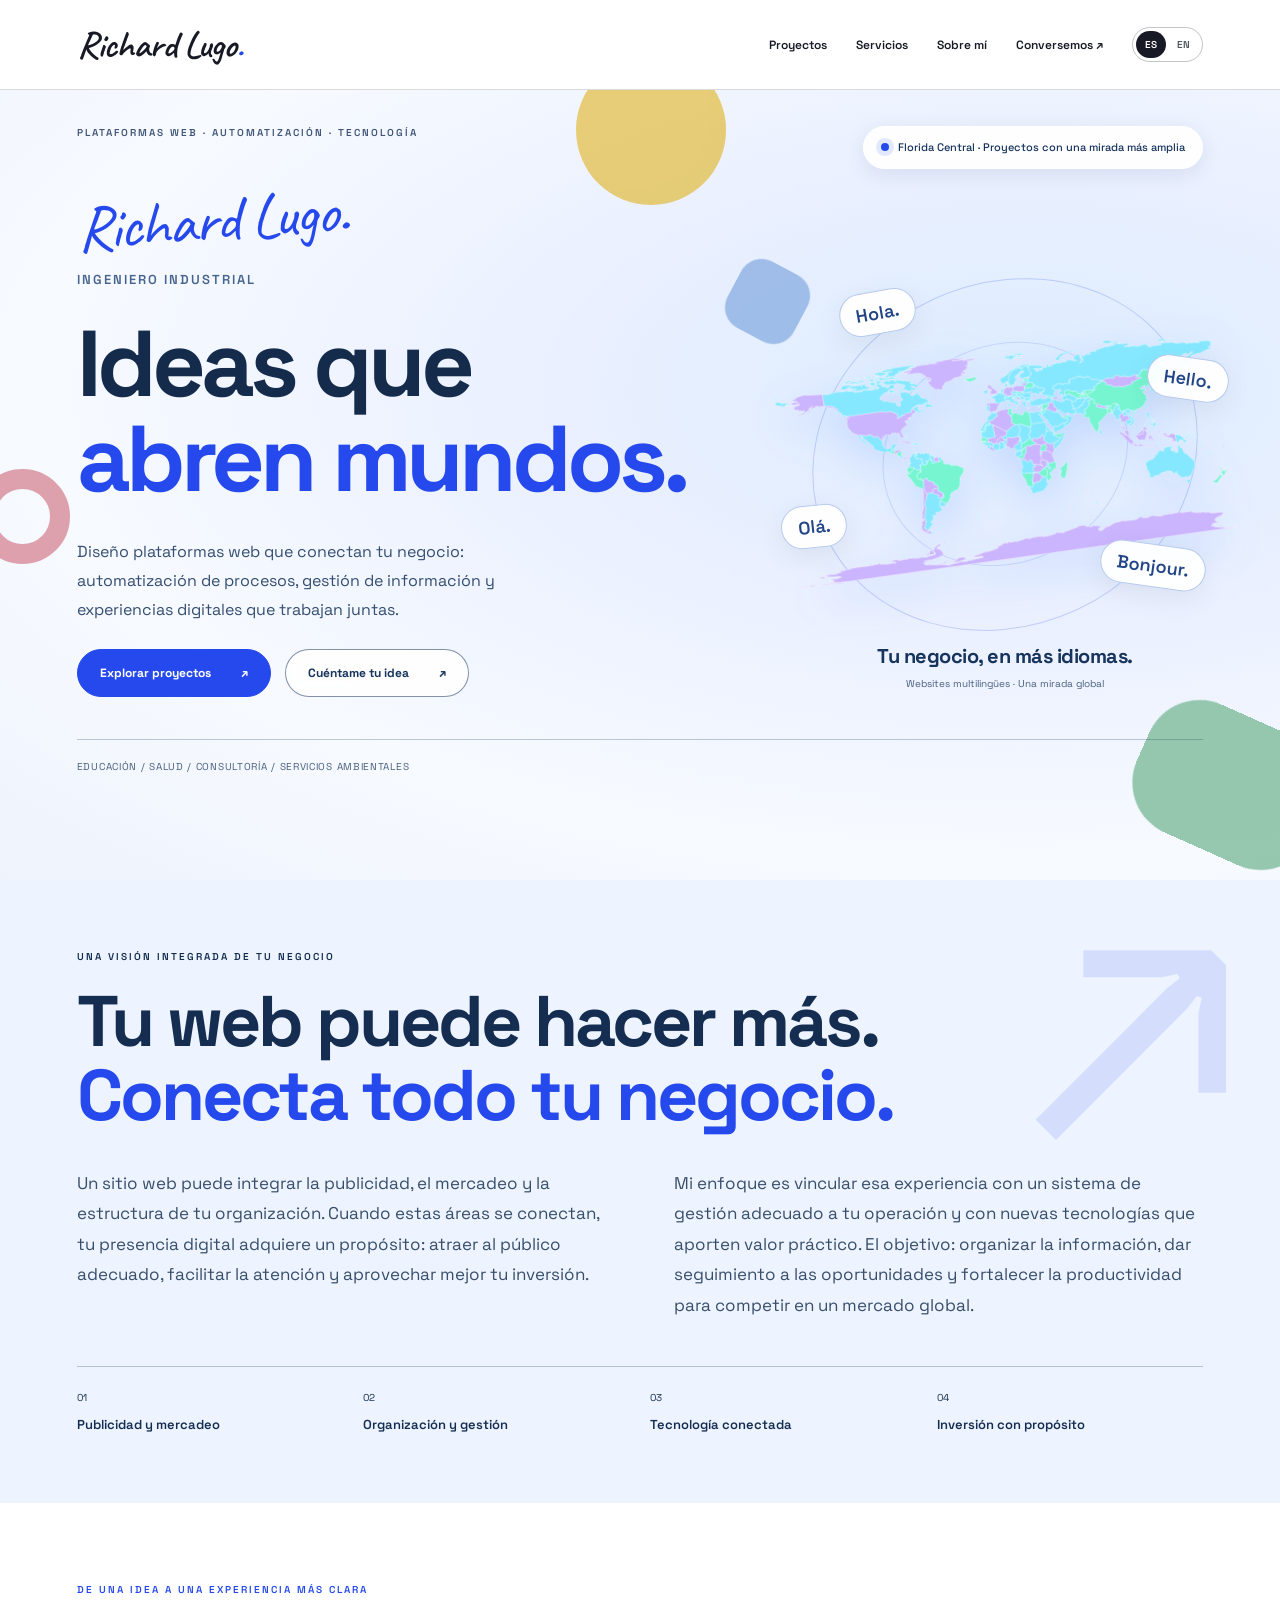
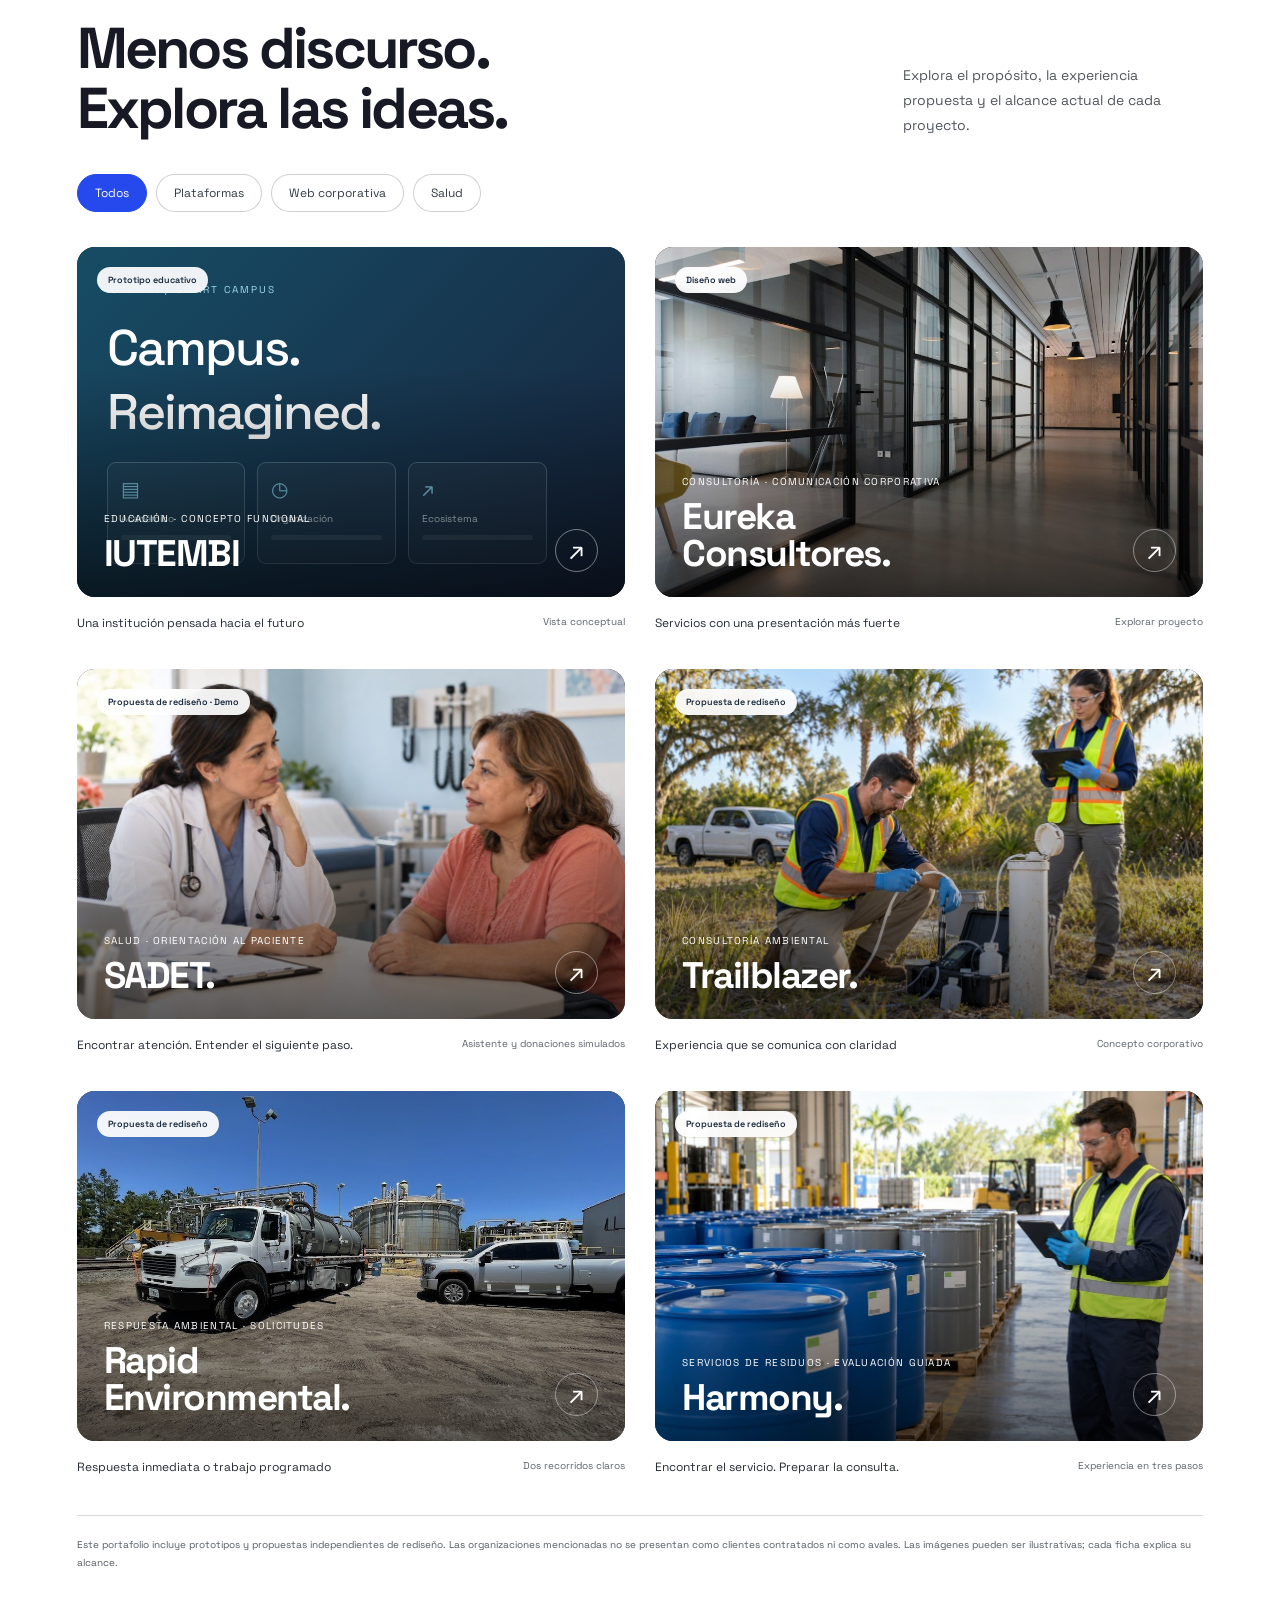
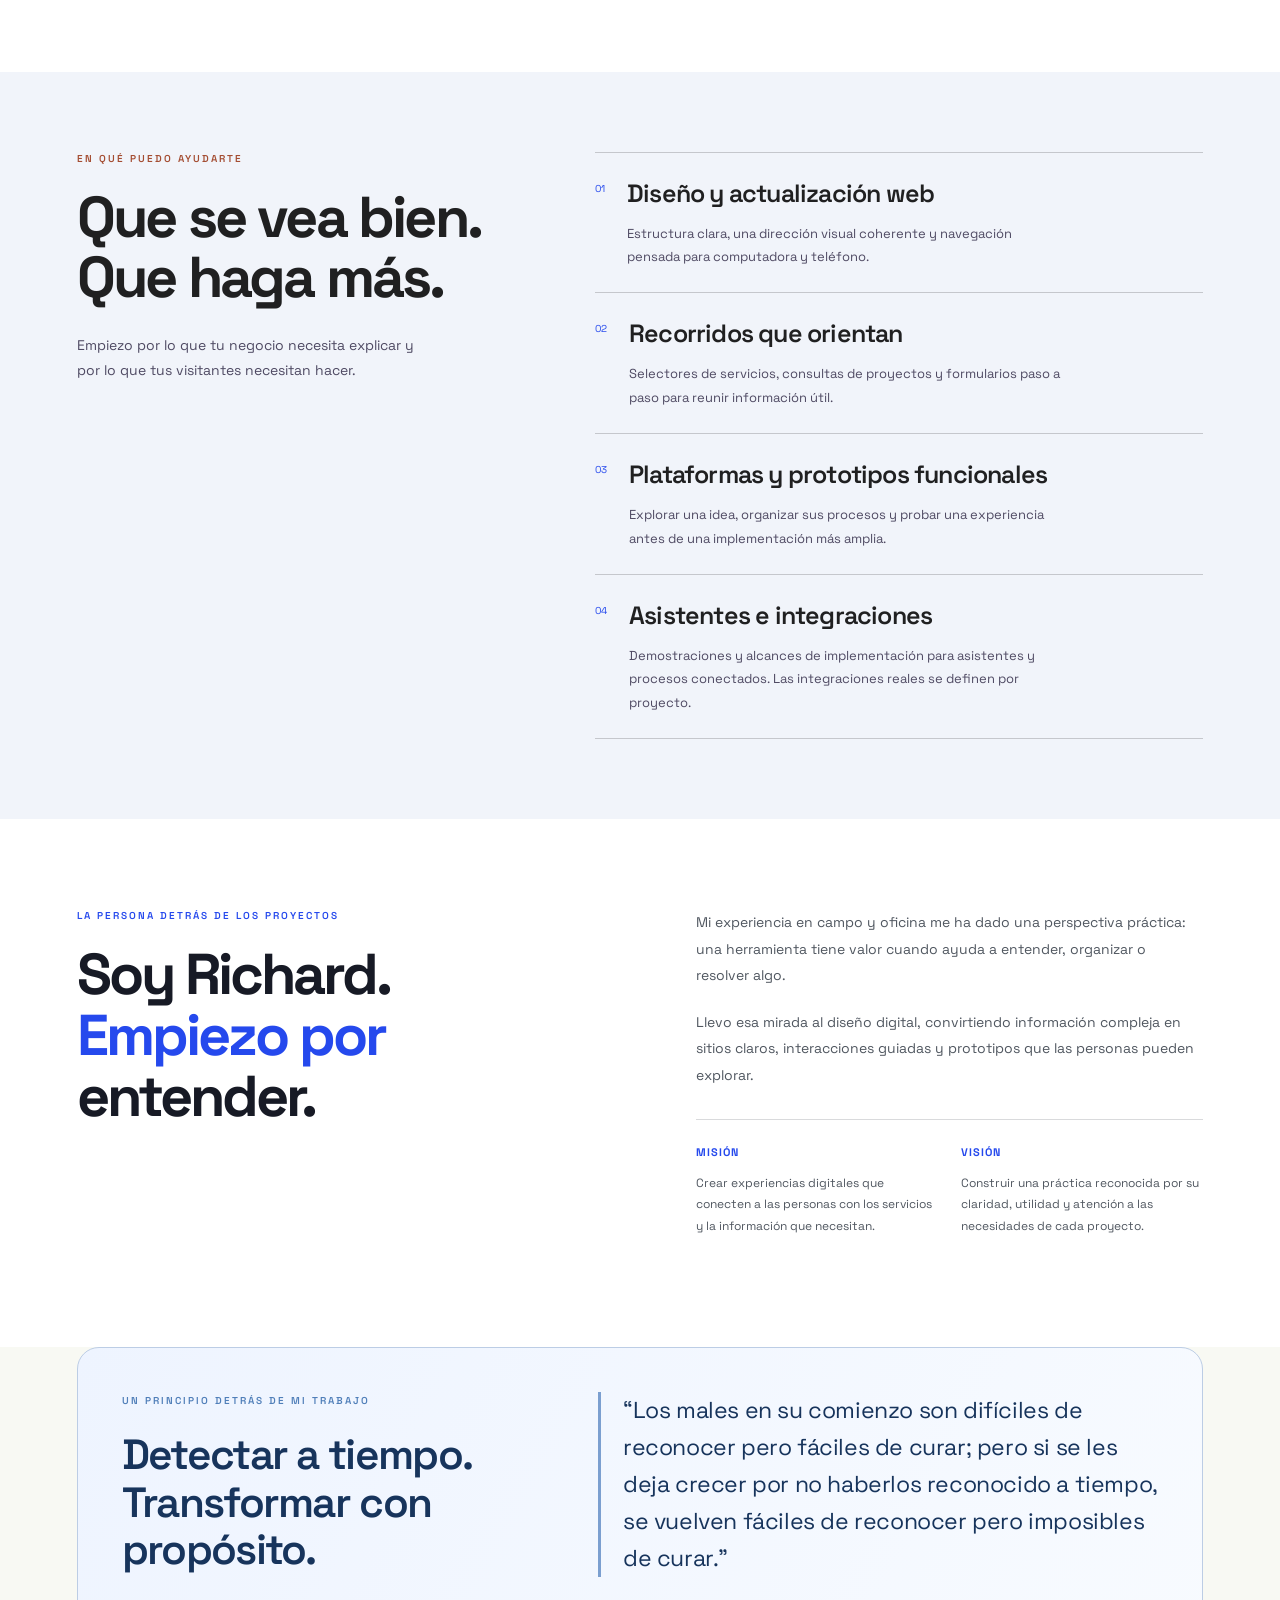
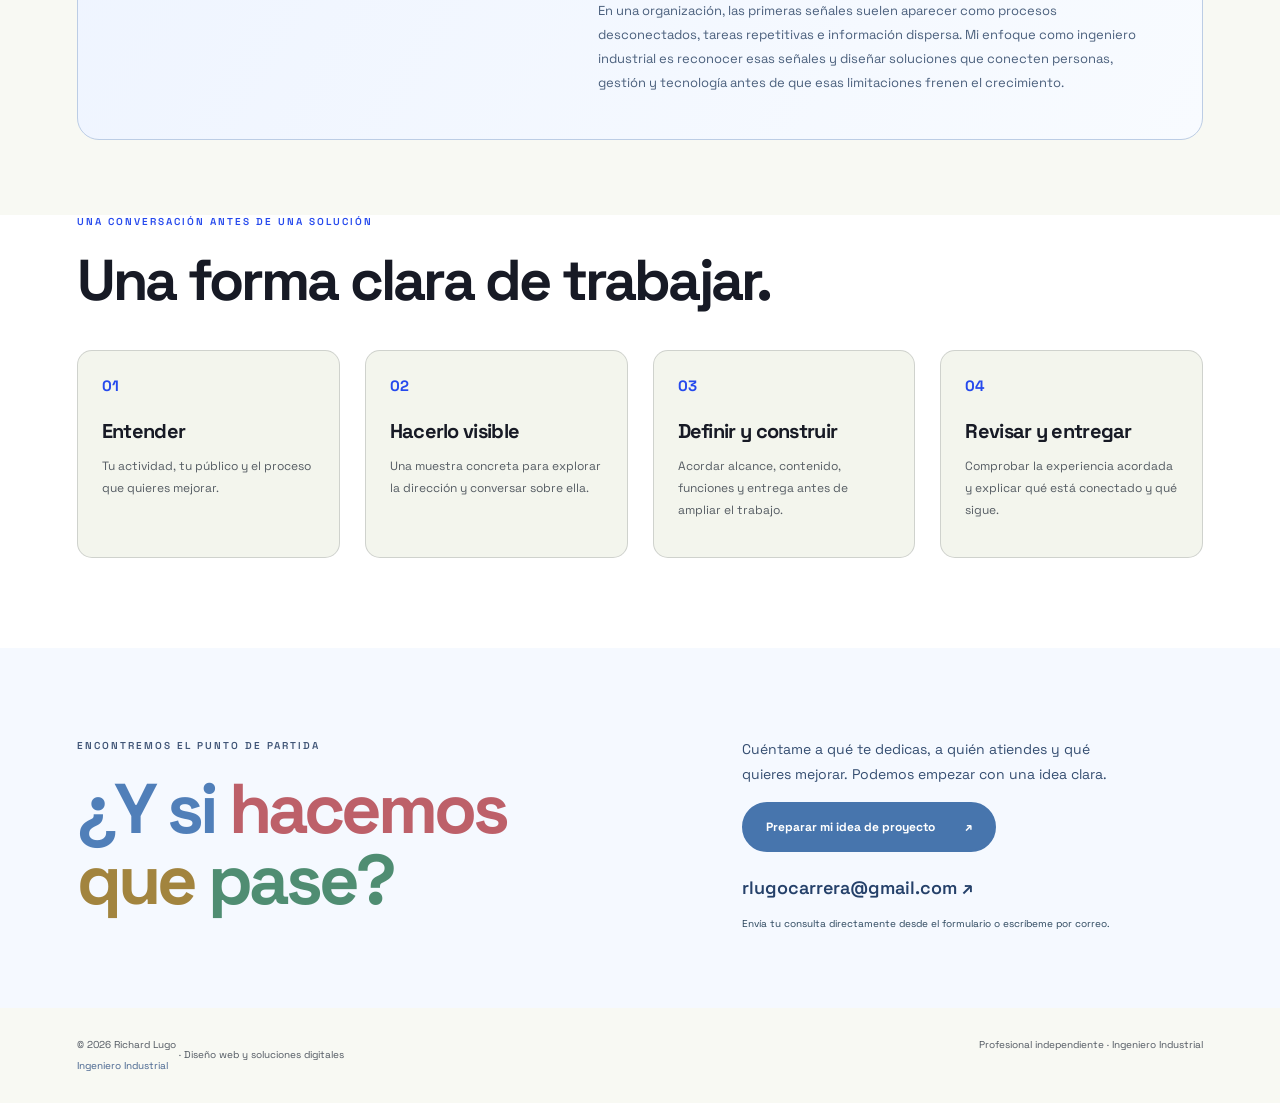
==== commit 3747fd53: "Remove motion activation button and load automatic animation" ====
--- a/richard-lugo/index.html
+++ b/richard-lugo/index.html
@@ -49,7 +49,7 @@
 .motion-hero .hero-foot{padding-bottom:35px}
 @media(max-width:650px){.motion-hero .motion-toggle{right:12px;bottom:12px;font-size:10px}.motion-hero .hero-foot{padding-bottom:40px}}
 </style></head><body><header><a class="wordmark" href="#home">Richard Lugo<span>.</span></a><nav id="nav"><a href="#work" data-en="Selected work">Proyectos</a><a href="#services" data-en="Services">Servicios</a><a href="#about" data-en="About me">Sobre mí</a><a href="#contact" data-en="Let's talk ↗">Conversemos ↗</a><div class="language" aria-label="Idioma / Language"><button class="active" data-lang="es" aria-pressed="true">ES</button><button data-lang="en" aria-pressed="false">EN</button></div></nav><button class="menu" id="menu" aria-label="Menú" aria-expanded="false">☰</button></header>
-<main id="home"><section class="hero motion-hero"><div class="floating-shapes" aria-hidden="true"><span class="float-shape shape-sun"></span><span class="float-shape shape-blue"></span><span class="float-shape shape-green"></span><span class="float-shape shape-rose"></span></div><button class="motion-toggle" id="motionToggle" aria-pressed="false" aria-label="Pausar animación / Pause animation"><span aria-hidden="true">Ⅱ</span></button><div class="hero-top"><span class="eyebrow" data-en="Web platforms · Automation · Technology">Plataformas web · Automatización · Tecnología</span><span class="availability"><span class="dot"></span><span data-en="Central Florida · Projects with a broader perspective">Florida Central · Proyectos con una mirada más amplia</span></span></div><div class="signature-block"><p class="hero-signature">Richard Lugo<span aria-hidden="true">.</span></p><p class="profession" data-en="Industrial Engineer">Ingeniero Industrial</p></div><h1><span data-en="Ideas that">Ideas que</span><br><em data-en="open worlds.">abren mundos.</em></h1><div class="global-visual"><span class="global-orbit" aria-hidden="true"></span><img src="assets/world.svg" alt="Mapa del mundo, concepto de alcance internacional"><span class="greeting greeting-one" aria-hidden="true">Hola.</span><span class="greeting greeting-two" aria-hidden="true">Hello.</span><span class="greeting greeting-three" aria-hidden="true">Olá.</span><span class="greeting greeting-four" aria-hidden="true">Bonjour.</span><div class="global-caption"><strong data-en="Your business, in more languages.">Tu negocio, en más idiomas.</strong><span data-en="Multilingual websites · A global perspective">Websites multilingües · Una mirada global</span></div></div><div class="hero-bottom"><p data-en="I design web platforms that connect your business: process automation, information management and digital experiences that work together.">Diseño plataformas web que conectan tu negocio: automatización de procesos, gestión de información y experiencias digitales que trabajan juntas.</p><div class="hero-cta"><a class="btn" href="#work"><span data-en="Explore my work">Explorar proyectos</span><span>↗</span></a><button class="btn outline" data-brief><span data-en="Tell me your idea">Cuéntame tu idea</span><span>↗</span></button></div></div><div class="hero-foot"><span data-en="EDUCATION / HEALTHCARE / CONSULTING / ENVIRONMENTAL SERVICES">EDUCACIÓN / SALUD / CONSULTORÍA / SERVICIOS AMBIENTALES</span></div></section>
+<main id="home"><section class="hero motion-hero"><div class="floating-shapes" aria-hidden="true"><span class="float-shape shape-sun"></span><span class="float-shape shape-blue"></span><span class="float-shape shape-green"></span><span class="float-shape shape-rose"></span></div><div class="hero-top"><span class="eyebrow" data-en="Web platforms · Automation · Technology">Plataformas web · Automatización · Tecnología</span><span class="availability"><span class="dot"></span><span data-en="Central Florida · Projects with a broader perspective">Florida Central · Proyectos con una mirada más amplia</span></span></div><div class="signature-block"><p class="hero-signature">Richard Lugo<span aria-hidden="true">.</span></p><p class="profession" data-en="Industrial Engineer">Ingeniero Industrial</p></div><h1><span data-en="Ideas that">Ideas que</span><br><em data-en="open worlds.">abren mundos.</em></h1><div class="global-visual"><span class="global-orbit" aria-hidden="true"></span><img src="assets/world.svg" alt="Mapa del mundo, concepto de alcance internacional"><span class="greeting greeting-one" aria-hidden="true">Hola.</span><span class="greeting greeting-two" aria-hidden="true">Hello.</span><span class="greeting greeting-three" aria-hidden="true">Olá.</span><span class="greeting greeting-four" aria-hidden="true">Bonjour.</span><div class="global-caption"><strong data-en="Your business, in more languages.">Tu negocio, en más idiomas.</strong><span data-en="Multilingual websites · A global perspective">Websites multilingües · Una mirada global</span></div></div><div class="hero-bottom"><p data-en="I design web platforms that connect your business: process automation, information management and digital experiences that work together.">Diseño plataformas web que conectan tu negocio: automatización de procesos, gestión de información y experiencias digitales que trabajan juntas.</p><div class="hero-cta"><a class="btn" href="#work"><span data-en="Explore my work">Explorar proyectos</span><span>↗</span></a><button class="btn outline" data-brief><span data-en="Tell me your idea">Cuéntame tu idea</span><span>↗</span></button></div></div><div class="hero-foot"><span data-en="EDUCATION / HEALTHCARE / CONSULTING / ENVIRONMENTAL SERVICES">EDUCACIÓN / SALUD / CONSULTORÍA / SERVICIOS AMBIENTALES</span></div></section>
 <section class="integration" id="approach"><span class="eyebrow" data-en="A connected vision for your business">Una visión integrada de tu negocio</span><h2><span data-en="Your website can do more.">Tu web puede hacer más.</span><br><em data-en="Connect your whole business.">Conecta todo tu negocio.</em></h2><div class="integration-copy"><p data-en="A website can bring together advertising, marketing and the way your organization works. When these areas connect, your digital presence gains purpose: attracting the right audience, making service easier and making better use of your investment.">Un sitio web puede integrar la publicidad, el mercadeo y la estructura de tu organización. Cuando estas áreas se conectan, tu presencia digital adquiere un propósito: atraer al público adecuado, facilitar la atención y aprovechar mejor tu inversión.</p><p data-en="My approach is to connect that experience with a management system suited to your operation and new technologies that deliver practical value. The goal: organize information, follow up on opportunities and strengthen productivity to compete in a global market.">Mi enfoque es vincular esa experiencia con un sistema de gestión adecuado a tu operación y con nuevas tecnologías que aporten valor práctico. El objetivo: organizar la información, dar seguimiento a las oportunidades y fortalecer la productividad para competir en un mercado global.</p></div><div class="integration-pillars"><span><b>01</b><span data-en="Advertising & marketing">Publicidad y mercadeo</span></span><span><b>02</b><span data-en="Organization & management">Organización y gestión</span></span><span><b>03</b><span data-en="Connected technology">Tecnología conectada</span></span><span><b>04</b><span data-en="Investment with purpose">Inversión con propósito</span></span></div></section>
 <section class="work" id="work"><div class="heading"><div><span class="eyebrow" style="color:var(--orange)" data-en="From an idea to a clearer experience">De una idea a una experiencia más clara</span><h2 data-en="Less talk.<br>Explore the ideas.">Menos discurso.<br>Explora las ideas.</h2></div><p data-en="Explore the purpose, proposed experience and current scope of each project.">Explora el propósito, la experiencia propuesta y el alcance actual de cada proyecto.</p></div><div class="filters" role="group" aria-label="Filtrar proyectos"><button class="active" data-filter="all" aria-pressed="true" data-en="All projects">Todos</button><button data-filter="platform" aria-pressed="false" data-en="Platforms">Plataformas</button><button data-filter="corporate" aria-pressed="false" data-en="Corporate websites">Web corporativa</button><button data-filter="health" aria-pressed="false" data-en="Healthcare">Salud</button></div><div class="projects">
 <article class="project" data-category="platform"><button class="project-image" data-case="iutembi" aria-label="Ver proyecto IUTEMBI Smart Campus"><div class="campus-art"><span class="campus-label">IUTEMBI / SMART CAMPUS</span><div class="campus-title">Campus.<br>Reimagined.</div><div class="campus-modules"><div class="campus-module"><span>▤</span>Académico<div class="campus-line"></div></div><div class="campus-module"><span>◷</span>Organización<div class="campus-line"></div></div><div class="campus-module"><span>↗</span>Ecosistema<div class="campus-line"></div></div></div></div><span class="project-tag" data-en="Educational prototype">Prototipo educativo</span><div class="project-caption"><div><small data-en="Education · Functional concept">Educación · Concepto funcional</small><strong>IUTEMBI</strong></div><span class="project-arrow">↗</span></div></button><div class="project-meta"><span data-en="An institution imagined for the future">Una institución pensada hacia el futuro</span><small data-en="Conceptual preview">Vista conceptual</small></div></article>
@@ -67,4 +67,4 @@
 <footer><span><span class="footer-identity">© 2026 Richard Lugo<small data-en="Industrial Engineer">Ingeniero Industrial</small></span> · <span data-en="Web design & digital solutions">Diseño web y soluciones digitales</span></span><span data-en="Independent professional · Industrial Engineer">Profesional independiente · Ingeniero Industrial</span></footer>
 <dialog class="project-modal" id="caseModal" aria-labelledby="caseTitle"><button class="close" id="caseClose" aria-label="Cerrar / Close">×</button><span class="modal-tag" id="caseStatus"></span><h2 id="caseTitle"></h2><p id="caseIntro"></p><div class="case-grid"><div><h3 data-en="The purpose">El propósito</h3><p id="casePurpose"></p></div><div><h3 data-en="The proposed experience">La experiencia propuesta</h3><p id="caseWork"></p></div></div><p class="case-limit" id="caseLimit"></p><a class="btn" id="caseLink" target="_blank" rel="noopener"><span data-en="Open project">Abrir proyecto</span><span>↗</span></a></dialog>
 <dialog class="brief-modal" id="briefModal" aria-labelledby="briefTitle"><button class="close" id="briefClose" aria-label="Cerrar / Close">×</button><span class="modal-tag" data-en="A starting point">Un punto de partida</span><h2 id="briefTitle" data-en="Tell me your idea.">Cuéntame tu idea.</h2><p data-en="Share your project details and your email address so I can reply.">Comparte los detalles de tu proyecto y tu correo para que pueda responderte.</p><form id="briefForm" action="https://formsubmit.co/rlugocarrera@gmail.com" method="POST"><input type="hidden" name="_subject" value="Nueva consulta — Website Richard Lugo"><input type="hidden" name="_template" value="table"><input type="hidden" name="_next" value="https://richardrlc.github.io/richard-lugo/?contact=sent#contact"><input type="text" name="_honey" tabindex="-1" autocomplete="off" style="display:none"><div class="brief-fields"><label><span data-en="Your name">Tu nombre</span><input name="name" required maxlength="100" autocomplete="name"></label><label><span data-en="Business or activity">Empresa o actividad</span><input name="business" required maxlength="150"></label><label class="full"><span data-en="Your email">Tu correo electrónico</span><input type="email" name="email" required maxlength="254" autocomplete="email"></label><label class="full"><span data-en="Phone / WhatsApp (include country code)">Teléfono / WhatsApp (incluye código de país)</span><input type="tel" name="phone" required autocomplete="tel" inputmode="tel" maxlength="40" placeholder="+1 407 555 0123"></label><label class="full"><span data-en="What do you need?">¿Qué necesitas?</span><select name="service"><option value="website" data-en="Website design or redesign">Diseño o actualización web</option><option value="platform" data-en="Platform or functional prototype">Plataforma o prototipo funcional</option><option value="assistant" data-en="Assistant or integration concept">Asistente o concepto de integración</option><option value="guidance" data-en="I need guidance">Necesito orientación</option></select></label><label class="full"><span data-en="What would you like to improve?">¿Qué te gustaría mejorar?</span><textarea name="idea" required maxlength="2000"></textarea></label></div><button class="btn" type="submit"><span data-en="Send inquiry">Enviar consulta</span><span>↗</span></button><a class="btn" id="emailBrief" hidden href="mailto:rlugocarrera@gmail.com"><span data-en="Open email to Richard">Abrir correo para Richard</span><span>↗</span></a><div id="briefPreview" class="brief-preview" role="status"></div><button class="btn outline" id="copyBrief" type="button" hidden><span data-en="Copy brief">Copiar resumen</span><span>↗</span></button><p class="brief-status" id="briefStatus"></p><p class="brief-note" data-en="Your details are processed by FormSubmit to deliver your inquiry to rlugocarrera@gmail.com. You may be asked to complete an anti-spam check.">Tus datos se procesan mediante FormSubmit para entregar tu consulta a rlugocarrera@gmail.com. Puede solicitarse una verificación antispam.</p></form></dialog>
-<script src="app.js?v=direct-contact-1"></script></body></html>
+<script src="app.js?v=auto-motion-3"></script></body></html>
